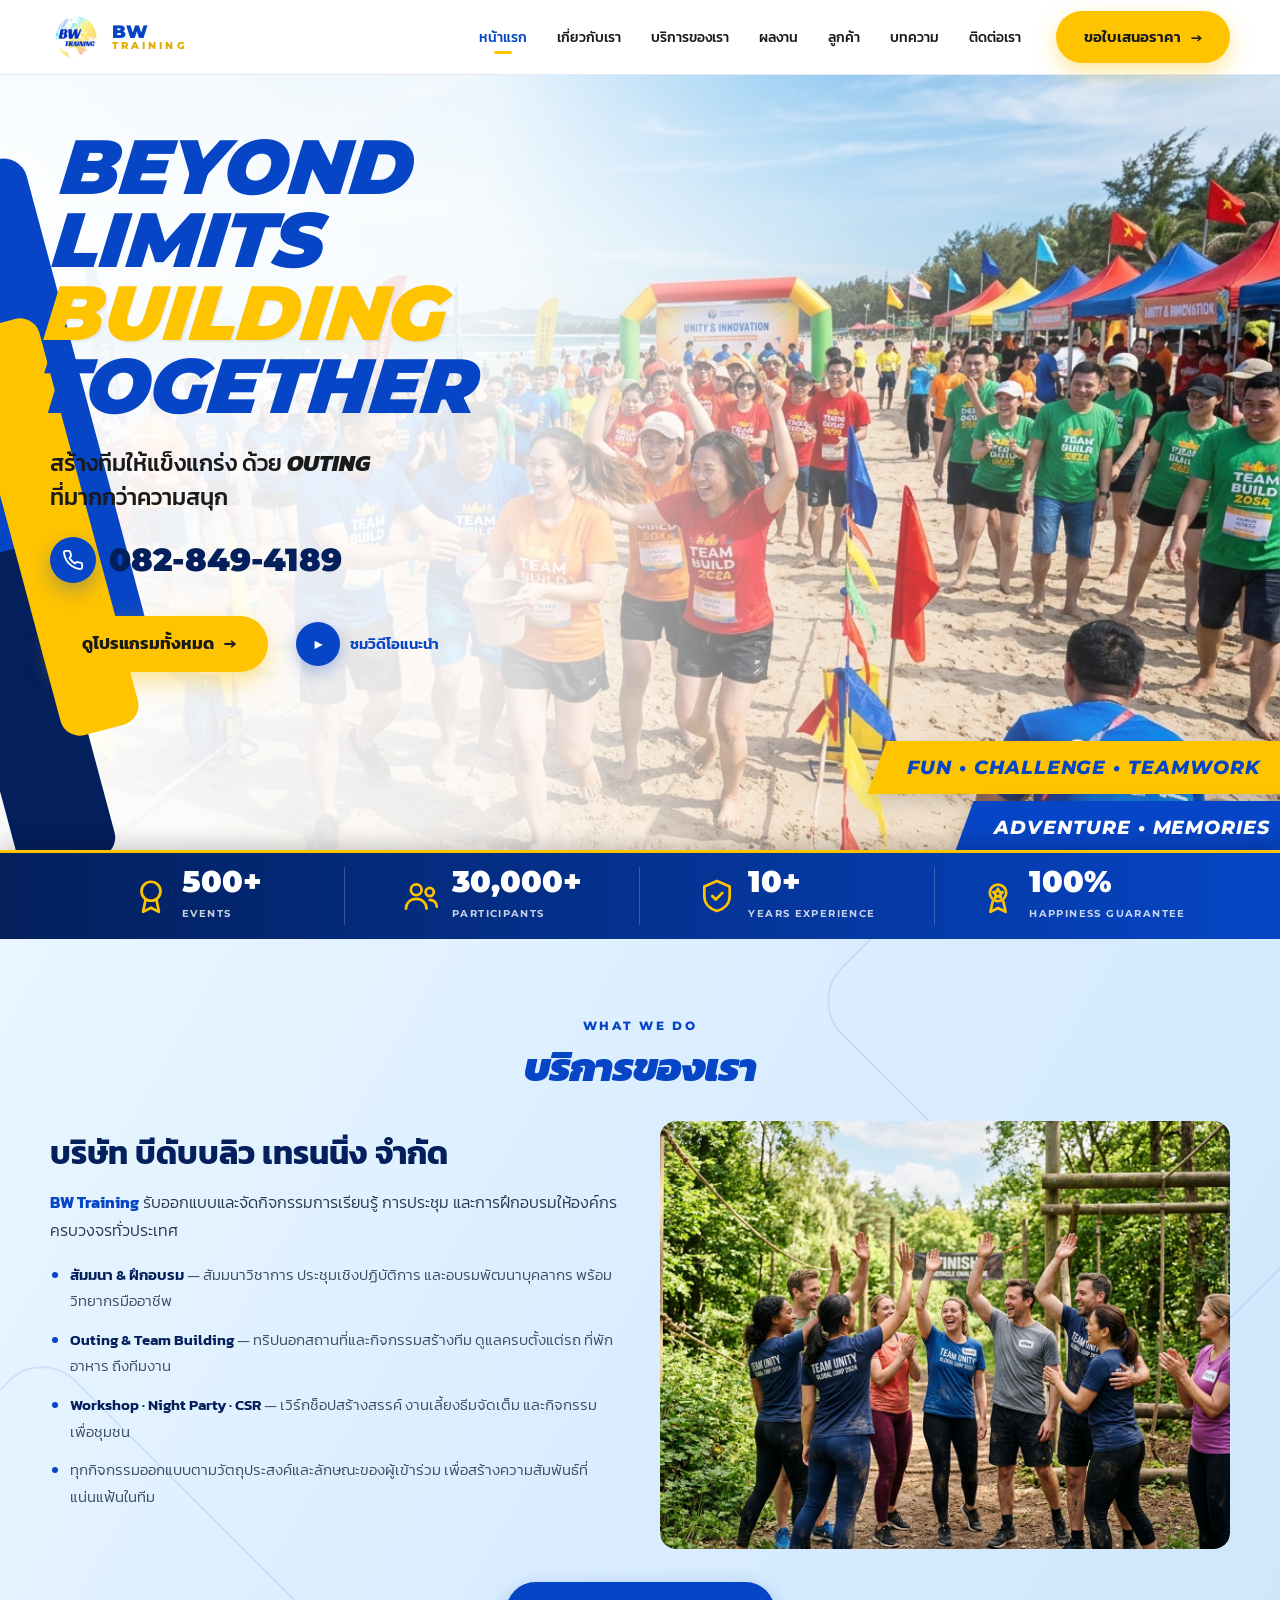
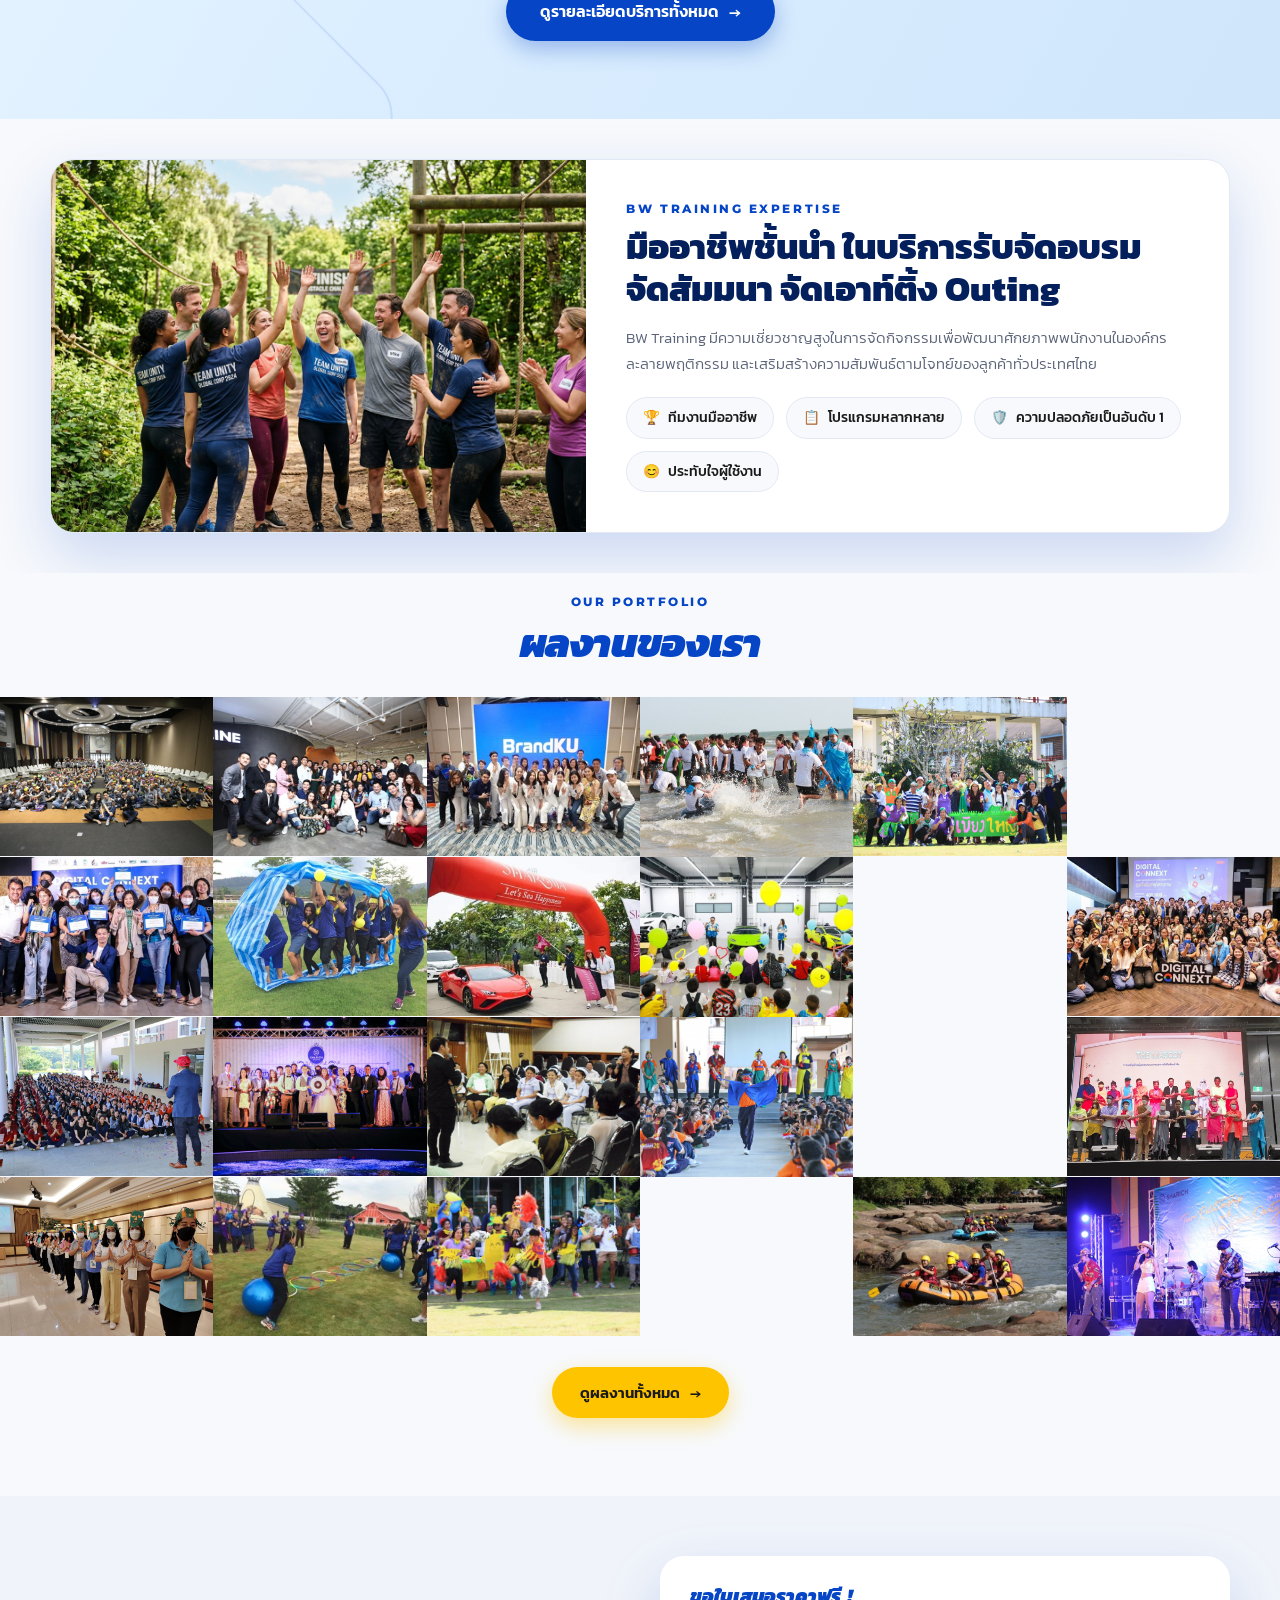
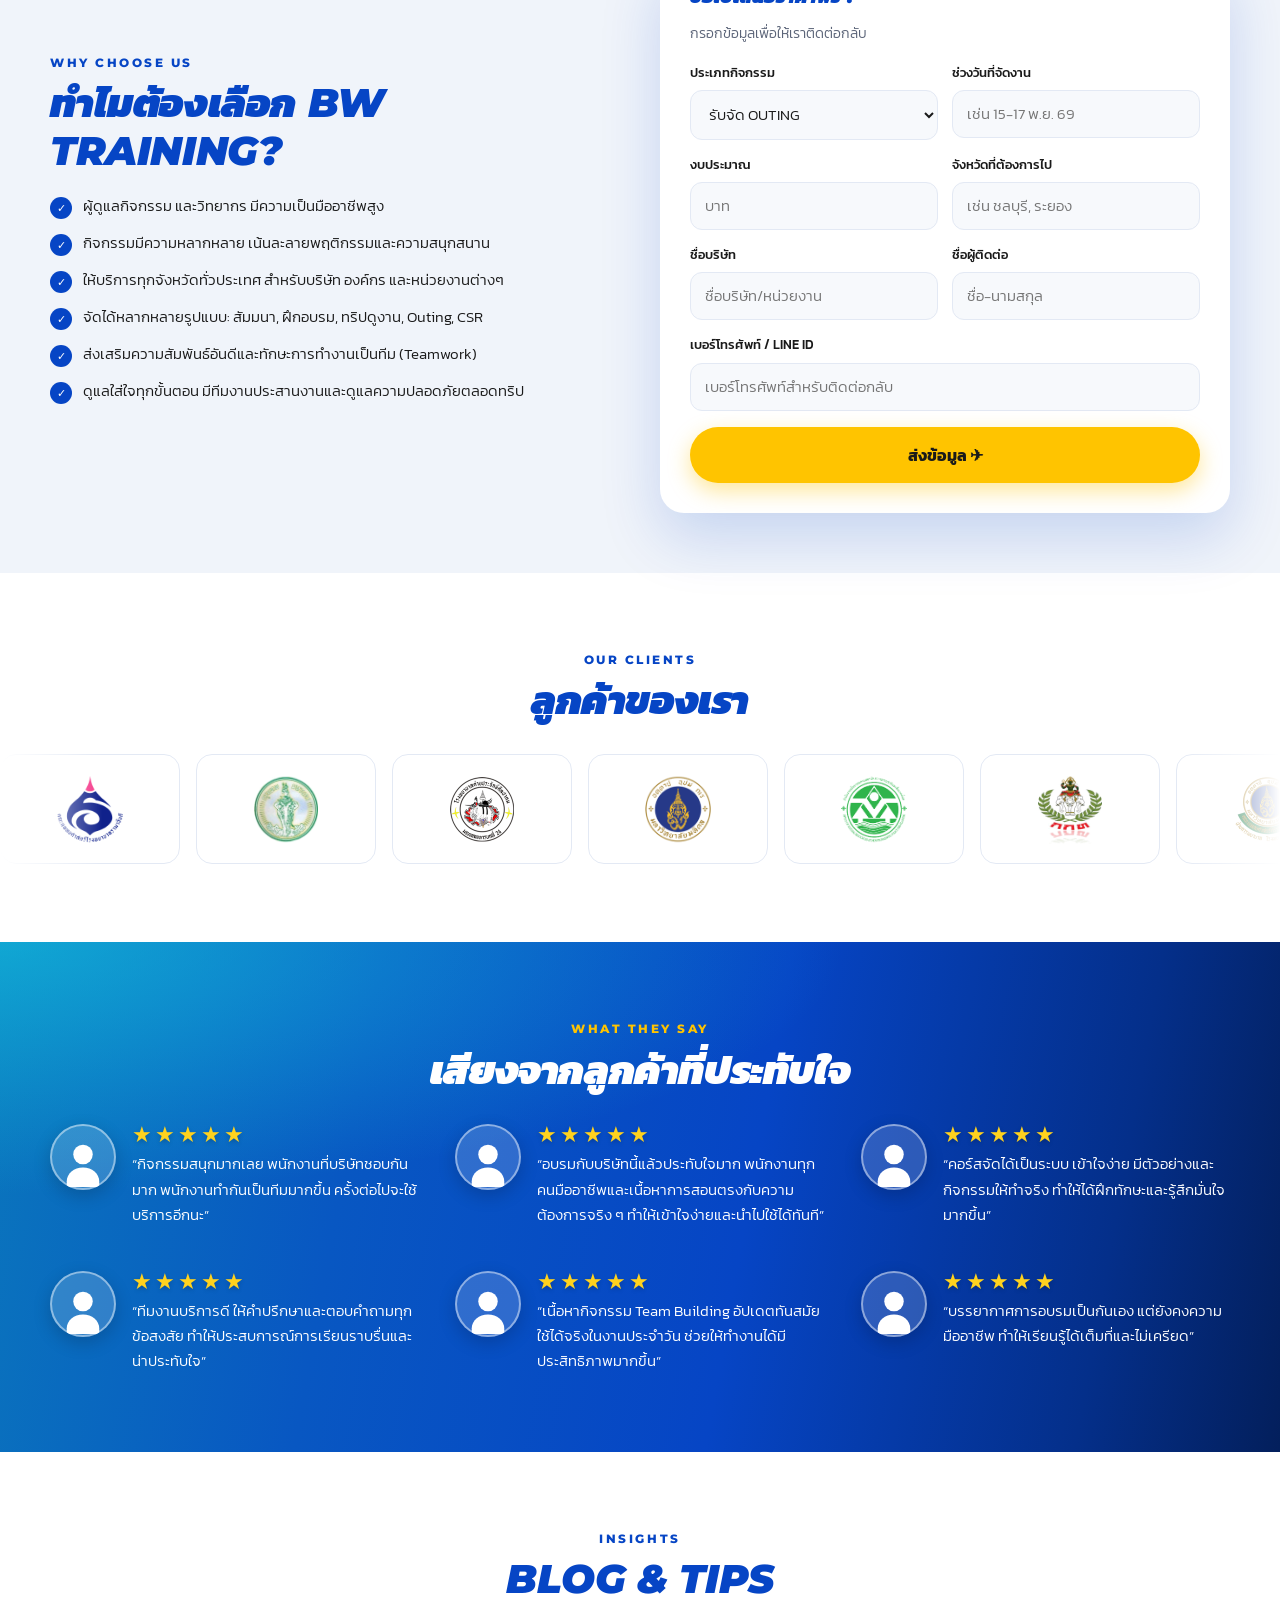
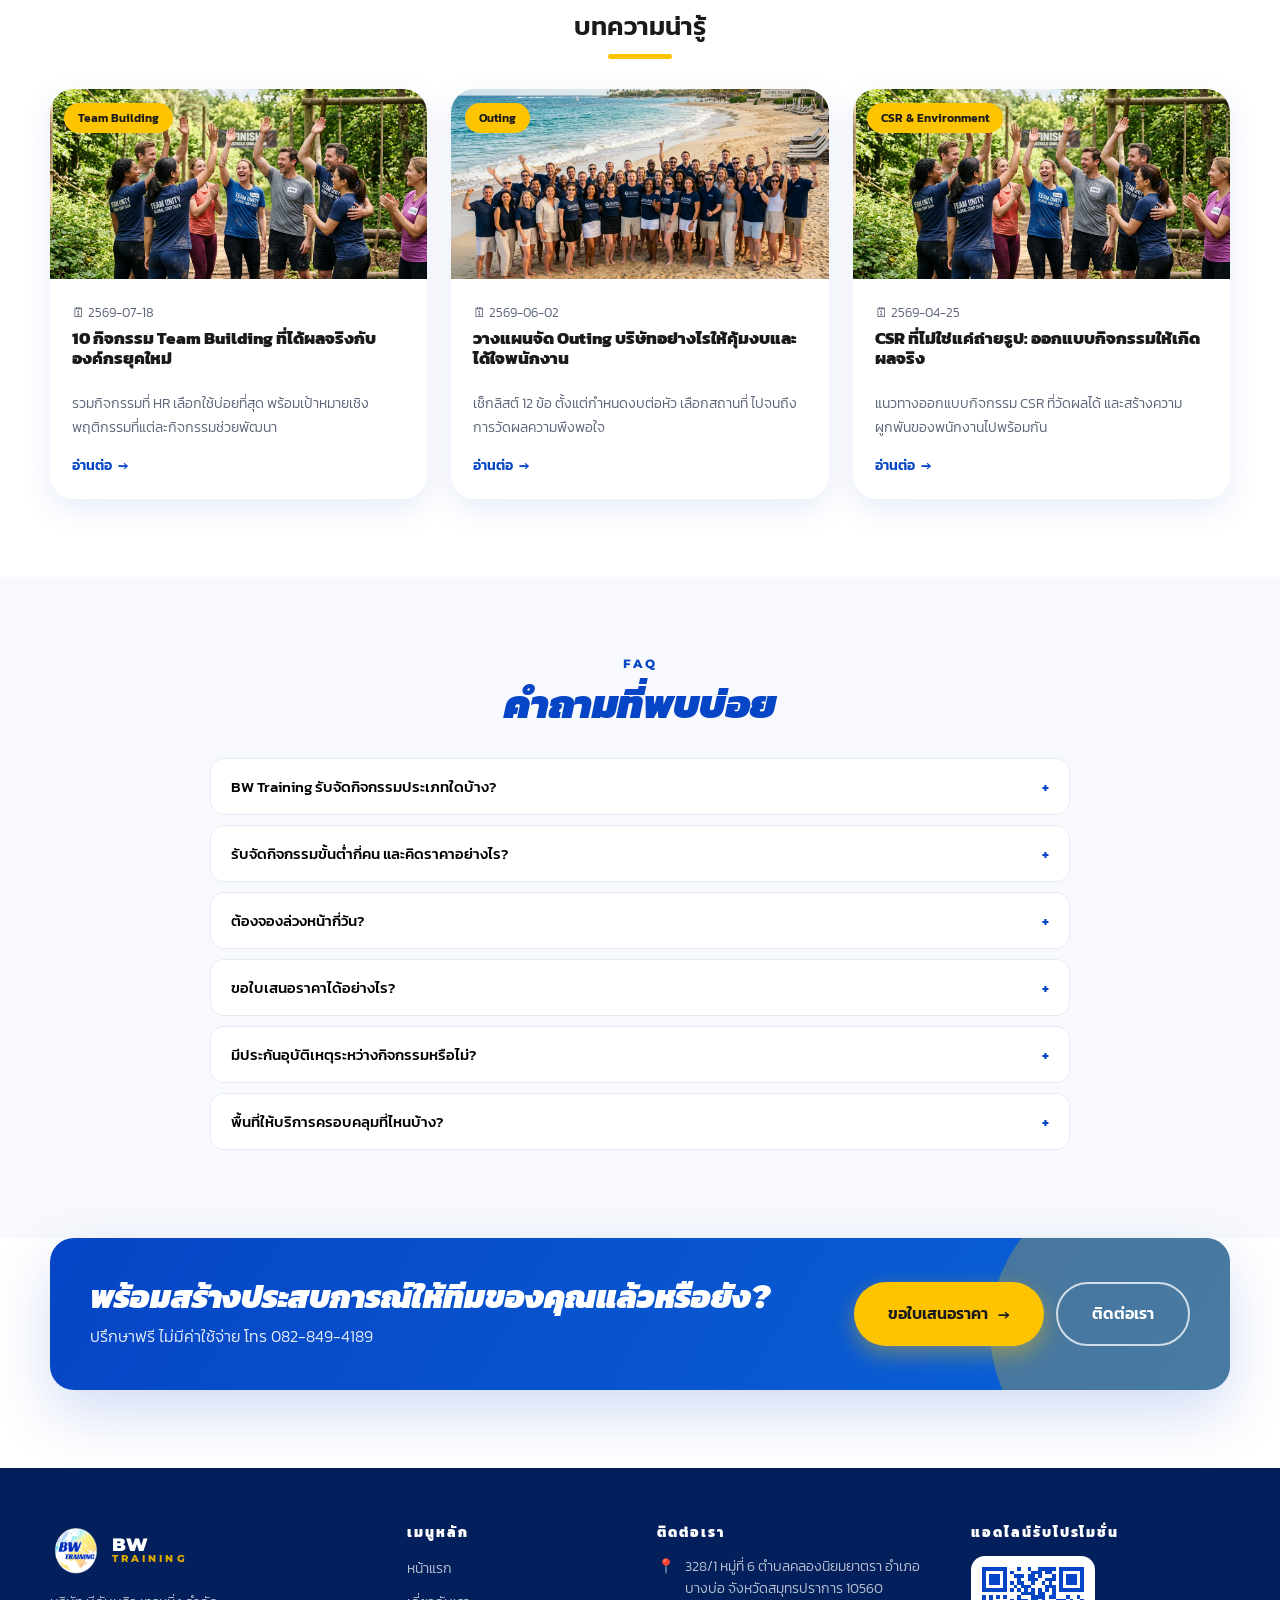
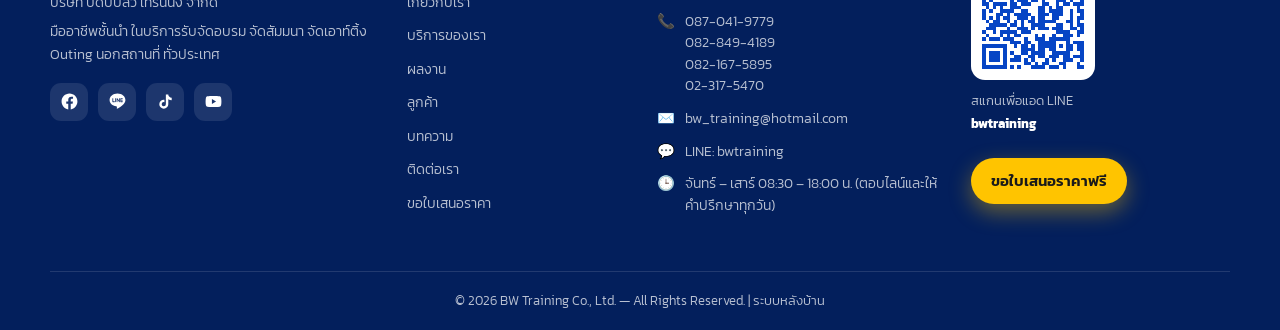
==== index.html @ 9a5a5ca0 "โหมดแก้ไขหน้าเว็บอยู่ต่อเนื่องทุกหน้า เดิมต้องต่อท้าย URL ด้วย ?edit=1 ทุกหน้า พอกดเมนูไปหน้าอื่นโหม" ====
<!DOCTYPE html>
<html lang="th">
<head>
<meta charset="UTF-8">
<meta name="viewport" content="width=device-width,initial-scale=1">
<title>BW Training | รับจัด Outing สัมมนา Team Building CSR ครบวงจร ทั่วประเทศ</title>
<meta name="description" content="บริษัท บีดับบลิว เทรนนิ่ง จำกัด รับจัด Outing สัมมนา Team Building ท่องเที่ยว Workshop Night Party และ CSR ครบวงจร ประสบการณ์กว่า 10 ปี 500+ อีเวนต์ ขอใบเสนอราคาฟรีภายใน 24 ชม. โทร 082-849-4189">
<meta name="keywords" content="รับจัด outing, ทีมบิวดิ้ง, team building, จัดสัมมนา, บริษัทจัดกิจกรรม, night party, กิจกรรม CSR, workshop องค์กร, บางบ่อ, สมุทรปราการ">
<meta name="robots" content="index,follow,max-image-preview:large">
<meta name="author" content="บริษัท บีดับบลิว เทรนนิ่ง จำกัด">
<link rel="canonical" href="https://www.bwtraining.co.th/">
<meta name="geo.region" content="TH-11"><meta name="geo.placename" content="บางบ่อ สมุทรปราการ">
<meta name="geo.position" content="13.5147;100.8532"><meta name="ICBM" content="13.5147, 100.8532">
<meta property="og:type" content="website">
<meta property="og:locale" content="th_TH">
<meta property="og:site_name" content="BW Training">
<meta property="og:title" content="BW Training | รับจัด Outing สัมมนา Team Building CSR ครบวงจร">
<meta property="og:description" content="สร้างทีมให้แข็งแกร่ง ด้วยประสบการณ์ที่มากกว่า — Outing, Team Building, สัมมนา, Workshop, Night Party, CSR ทั่วประเทศ">
<meta property="og:url" content="https://www.bwtraining.co.th/">
<meta property="og:image" content="https://www.bwtraining.co.th/assets/img/logo.png">
<meta name="twitter:card" content="summary_large_image">
<link rel="icon" href="assets/img/logo.png" type="image/png">
<link rel="stylesheet" href="assets/css/style.css?v=202608200240">
<script type="application/ld+json">
{"@context":"https://schema.org","@graph":[
{"@type":["Organization","LocalBusiness","TravelAgency"],"@id":"https://www.bwtraining.co.th/#org",
 "name":"บริษัท บีดับบลิว เทรนนิ่ง จำกัด","alternateName":"BW Training Co., Ltd.",
 "url":"https://www.bwtraining.co.th/","logo":"https://www.bwtraining.co.th/assets/img/logo.png",
 "image":"https://www.bwtraining.co.th/assets/img/logo.png",
 "description":"รับจัด Outing สัมมนา Team Building ท่องเที่ยว Workshop Night Party และกิจกรรม CSR ครบวงจรทั่วประเทศไทย",
 "email":"bw_training@hotmail.com",
 "telephone":["+66828494189","+66870419779","+66821675895"],
 "priceRange":"฿฿",
 "address":{"@type":"PostalAddress","streetAddress":"328/1 หมู่ที่ 6 ตำบลคลองนิยมยาตรา","addressLocality":"บางบ่อ","addressRegion":"สมุทรปราการ","postalCode":"10560","addressCountry":"TH"},
 "geo":{"@type":"GeoCoordinates","latitude":13.5147,"longitude":100.8532},
 "areaServed":[{"@type":"Country","name":"ประเทศไทย"},{"@type":"AdministrativeArea","name":"กรุงเทพมหานครและปริมณฑล"},{"@type":"AdministrativeArea","name":"ภาคตะวันออก"}],
 "openingHoursSpecification":[{"@type":"OpeningHoursSpecification","dayOfWeek":["Monday","Tuesday","Wednesday","Thursday","Friday","Saturday"],"opens":"08:30","closes":"18:00"}],
 "sameAs":["https://line.me/R/ti/p/~bwtraining"],
 "aggregateRating":{"@type":"AggregateRating","ratingValue":"4.9","reviewCount":"128"},
 "hasOfferCatalog":{"@type":"OfferCatalog","name":"บริการของ BW Training","itemListElement":[
  {"@type":"Offer","itemOffered":{"@type":"Service","name":"รับจัด Outing"}},
  {"@type":"Offer","itemOffered":{"@type":"Service","name":"กิจกรรมสัมมนา"}},
  {"@type":"Offer","itemOffered":{"@type":"Service","name":"กิจกรรม Team Building"}},
  {"@type":"Offer","itemOffered":{"@type":"Service","name":"กิจกรรมท่องเที่ยว"}},
  {"@type":"Offer","itemOffered":{"@type":"Service","name":"กิจกรรม Workshop"}},
  {"@type":"Offer","itemOffered":{"@type":"Service","name":"กิจกรรม Night Party"}},
  {"@type":"Offer","itemOffered":{"@type":"Service","name":"กิจกรรม CSR"}}]}},
{"@type":"WebSite","@id":"https://www.bwtraining.co.th/#web","url":"https://www.bwtraining.co.th/","name":"BW Training","inLanguage":"th","publisher":{"@id":"https://www.bwtraining.co.th/#org"}},
{"@type":"FAQPage","mainEntity":[
 {"@type":"Question","name":"BW Training รับจัดกิจกรรมประเภทใดบ้าง?","acceptedAnswer":{"@type":"Answer","text":"รับจัด Outing, สัมมนา, Team Building, ทริปท่องเที่ยว, Workshop, Night Party และกิจกรรม CSR ครบวงจร ตั้งแต่ออกแบบโปรแกรม รถรับส่ง ที่พัก อาหาร ทีมงาน อุปกรณ์ ไปจนถึงภาพถ่ายและวิดีโอสรุปงาน"}},
 {"@type":"Question","name":"รับจัดกิจกรรมขั้นต่ำกี่คน และคิดราคาอย่างไร?","acceptedAnswer":{"@type":"Answer","text":"เริ่มต้นที่ 30 คนขึ้นไป เราออกแบบและคิดราคาตามโจทย์จริงของแต่ละองค์กร โดยพิจารณาจากจำนวนผู้เข้าร่วม รูปแบบกิจกรรม สถานที่ จำนวนวัน และบริการเสริมที่ต้องการ แจ้งงบประมาณที่มีมาได้เลย ทีมงานจะจัดโปรแกรมให้อยู่ในงบ"}},
 {"@type":"Question","name":"ต้องจองล่วงหน้ากี่วัน?","acceptedAnswer":{"@type":"Answer","text":"แนะนำจองล่วงหน้าอย่างน้อย 21–30 วัน ช่วง High Season พฤศจิกายนถึงกุมภาพันธ์ ควรจองล่วงหน้า 45–60 วัน"}},
 {"@type":"Question","name":"ขอใบเสนอราคาได้อย่างไร?","acceptedAnswer":{"@type":"Answer","text":"กรอกแบบฟอร์มขอใบเสนอราคาบนเว็บไซต์ หรือติดต่อ LINE: bwtraining และโทร 082-849-4189 ทีมงานส่งใบเสนอราคากลับภายใน 24 ชั่วโมงทำการ"}},
 {"@type":"Question","name":"พื้นที่ให้บริการครอบคลุมที่ไหนบ้าง?","acceptedAnswer":{"@type":"Answer","text":"ให้บริการทั่วประเทศไทย สำนักงานอยู่ที่อำเภอบางบ่อ จังหวัดสมุทรปราการ ดูแลลูกค้าในกรุงเทพฯ สมุทรปราการ ชลบุรี ระยอง ฉะเชิงเทรา และภาคตะวันออก รวมถึงทริปต่างประเทศ"}}]}
]}
</script>
</head>
<body>
<div id="site-header"></div>

<!-- HERO DESIGN (HTML/CSS Separated Text & Graphics) -->
<section class="hero-bwt">
  <div class="hero-bg-photo" id="heroCover" data-edit-bg="hero.coverImg"
       style="background-image: url('assets/img/hero-outing.jpg');"></div>
  <div class="hero-overlay-gradient"></div>
  
  <!-- Left Side Geometric Graphic Accent -->
  <div class="hero-shape-left">
    <div class="shape-b1"></div>
    <div class="shape-b2"></div>
    <div class="shape-y1"></div>
  </div>

  <div class="container hero-container">
    <div class="hero-content-box">
      <h1 class="hero-title-main">
        <span class="l-blue">BEYOND LIMITS</span>
        <span class="l-yellow">BUILDING</span>
        <span class="l-blue">TOGETHER</span>
      </h1>
      <p class="hero-subtitle">
        สร้างทีมให้แข็งแกร่ง ด้วย <strong class="highlight-outing">OUTING</strong><br>
        ที่มากกว่าความสนุก
      </p>

      <a class="hero-phone" href="tel:0828494189">
        <span class="hp-ico" aria-hidden="true">
          <svg viewBox="0 0 24 24" fill="none" stroke="currentColor" stroke-width="2" stroke-linecap="round" stroke-linejoin="round">
            <path d="M22 16.9v3a2 2 0 0 1-2.2 2 19.8 19.8 0 0 1-8.6-3.1 19.5 19.5 0 0 1-6-6A19.8 19.8 0 0 1 2.1 4.2 2 2 0 0 1 4.1 2h3a2 2 0 0 1 2 1.7c.1 1 .4 1.9.7 2.8a2 2 0 0 1-.5 2.1L8.1 9.9a16 16 0 0 0 6 6l1.3-1.2a2 2 0 0 1 2.1-.5c.9.3 1.8.6 2.8.7a2 2 0 0 1 1.7 2z"/>
          </svg>
        </span>
        <span class="hp-num">082-849-4189</span>
      </a>

      <div class="hero-btn-group">
        <a href="services.html" class="btn-hero-yellow">
          ดูโปรแกรมทั้งหมด <span class="arrow">→</span>
        </a>
        <button class="btn-hero-video" data-video>
          <span class="play-icon">▶</span>
          <span class="play-text">ชมวิดีโอแนะนำ</span>
        </button>
      </div>
    </div>
  </div>

  <!-- Bottom Right Floating Ribbons -->
  <div class="hero-ribbon-bar">
    <div class="ribbon-tag yellow-ribbon">
      <span>FUN • CHALLENGE • TEAMWORK</span>
    </div>
    <div class="ribbon-tag blue-ribbon">
      <span>ADVENTURE • MEMORIES</span>
    </div>
  </div>

  <!-- Skewed Blue Bottom Stat Bar matching reference -->
  <div class="hero-statbar-bottom">
    <div class="container">
      <div class="grid" id="statGrid"></div>
    </div>
  </div>
</section>

<!-- SERVICES : บทความแนะนำบริษัท + สไลด์ภาพ -->
<section class="sec-intro">
  <div class="container">
    <div class="sec-head center">
      <div class="section-kicker">WHAT WE DO</div>
      <h2 class="section-title">บริการของเรา</h2>
    </div>
    <div class="intro-wrap" id="introBlock"></div>
    <div class="center" style="margin-top:34px">
      <a class="btn btn-blue btn-lg" href="services.html">ดูรายละเอียดบริการทั้งหมด <span class="arw">→</span></a>
    </div>
  </div>
</section>

<!-- ABOUT SPLIT BANNER -->
<section class="sec-paper" style="padding:40px 0">
  <div class="container">
    <div class="about-card-hero" id="expertiseBlock"></div>
  </div>
</section>

<!-- PORTFOLIO -->
<section class="sec-paper" style="padding-top:20px">
  <div class="container">
    <div class="sec-head center">
      <div class="section-kicker">OUR PORTFOLIO</div>
      <h2 class="section-title">ผลงานของเรา</h2>
    </div>
  </div>
  <div class="grid-port" id="portGrid"></div>
  <div class="container">
    <div class="center" style="margin-top:30px"><a class="btn btn-yellow" href="portfolio.html">ดูผลงานทั้งหมด <span class="arw">→</span></a></div>
  </div>
</section>

<!-- WHY CHOOSE US & QUICK QUOTE STRIP -->
<section class="sec-paper" style="padding:60px 0;background:#f0f4fa">
  <div class="container grid-2" style="align-items:center;gap:40px">
    <div>
      <div class="section-kicker">WHY CHOOSE US</div>
      <h2 class="section-title" style="margin-bottom:16px">ทำไมต้องเลือก <span style="color:var(--blue)">BW TRAINING?</span></h2>
      <ul class="check-list" id="aboutPoints" style="margin-top:18px"></ul>
    </div>
    <div class="form-card">
      <h3 style="color:var(--blue);font-family:var(--head-en);font-weight:900;margin-bottom:4px">ขอใบเสนอราคาฟรี !</h3>
      <p style="font-size:0.85rem;color:var(--muted);margin-bottom:16px">กรอกข้อมูลเพื่อให้เราติดต่อกลับ</p>
      <form data-mailto data-subject="ขอใบเสนอราคา (ฟอร์มด่วนหน้าแรก)">
        <div class="form-grid">
          <div class="field">
            <label>ประเภทกิจกรรม</label>
            <select name="ประเภทกิจกรรม">
              <option>รับจัด OUTING</option><option>กิจกรรมสัมมนา</option><option>กิจกรรม TEAM BUILDING</option>
              <option>กิจกรรมท่องเที่ยว</option><option>กิจกรรม WORKSHOP</option><option>กิจกรรม NIGHT PARTY</option>
              <option>กิจกรรม CSR</option><option>ยังไม่แน่ใจ ขอคำแนะนำ</option>
            </select>
          </div>
          <div class="field">
            <label>ช่วงวันที่จัดงาน</label>
            <input name="ช่วงวันที่จัดงาน" placeholder="เช่น 15-17 พ.ย. 69">
          </div>
          <div class="field">
            <label>งบประมาณ</label>
            <input name="งบประมาณ" placeholder="บาท">
          </div>
          <div class="field">
            <label>จังหวัดที่ต้องการไป</label>
            <input name="จังหวัดที่ต้องการไป" placeholder="เช่น ชลบุรี, ระยอง">
          </div>
          <div class="field">
            <label>ชื่อบริษัท</label>
            <input name="ชื่อบริษัท" required placeholder="ชื่อบริษัท/หน่วยงาน">
          </div>
          <div class="field">
            <label>ชื่อผู้ติดต่อ</label>
            <input name="ชื่อผู้ติดต่อ" required placeholder="ชื่อ-นามสกุล">
          </div>
          <div class="field full">
            <label>เบอร์โทรศัพท์ / LINE ID</label>
            <input name="เบอร์โทรศัพท์" required placeholder="เบอร์โทรศัพท์สำหรับติดต่อกลับ">
          </div>
        </div>
        <button class="btn btn-yellow btn-lg" type="submit" style="width:100%;justify-content:center;margin-top:16px;font-weight:700">ส่งข้อมูล ✈</button>
        <div class="form-msg"></div>
      </form>
    </div>
  </div>
</section>

<!-- CLIENTS -->
<section>
  <div class="container">
    <div class="sec-head center">
      <div class="section-kicker">OUR CLIENTS</div>
      <h2 class="section-title">ลูกค้าของเรา</h2>
    </div>
  </div>
  <div class="marquee"><div class="marquee-track" id="clientTrack"></div></div>
</section>

<!-- TESTIMONIALS -->
<section class="sec-review">
  <div class="container">
    <div class="sec-head center">
      <div class="section-kicker">WHAT THEY SAY</div>
      <h2 class="section-title">เสียงจากลูกค้าที่ประทับใจ</h2>
    </div>
    <div class="grid-3" id="tstGrid"></div>
  </div>
</section>

<!-- BLOG + FAQ -->
<section>
  <div class="container">
    <div class="sec-head center">
      <div class="section-kicker">INSIGHTS</div>
      <h2 class="section-title">BLOG &amp; TIPS</h2>
      <div class="section-title-th">บทความน่ารู้</div>
    </div>
    <div class="grid-3" id="blogGrid"></div>
  </div>
</section>

<section class="sec-paper">
  <div class="container" style="max-width:900px">
    <div class="sec-head center">
      <div class="section-kicker">FAQ</div>
      <h2 class="section-title">คำถามที่พบบ่อย</h2>
    </div>
    <div id="faqList"></div>
  </div>
</section>

<section style="padding-top:0">
  <div class="container"><div class="cta-band">
    <div><h3>พร้อมสร้างประสบการณ์ให้ทีมของคุณแล้วหรือยัง?</h3>
      <p style="margin:6px 0 0;color:rgba(255,255,255,.9)">ปรึกษาฟรี ไม่มีค่าใช้จ่าย โทร 082-849-4189</p></div>
    <div style="display:flex;gap:12px;flex-wrap:wrap">
      <a class="btn btn-yellow btn-lg" href="quote.html">ขอใบเสนอราคา <span class="arw">→</span></a>
      <a class="btn btn-ghost btn-lg" href="contact.html">ติดต่อเรา</a>
    </div>
  </div></div>
</section>

<div id="site-footer"></div>

<div class="modal" id="videoModal"><div><button class="close" aria-label="ปิด">✕</button>
  <div class="box"><div><h3 style="color:#fff">วิดีโอแนะนำบริษัท</h3>
  <p style="color:#bbb">เพิ่มลิงก์วิดีโอได้จากหน้าหลังบ้าน → ส่วน Hero → Video URL</p></div></div></div></div>

<script src="assets/js/supabase.js?v=202608200240"></script>
<script src="assets/js/data.js?v=202608200240"></script>
<script>
window.pageInit = function (R, S) {
  R.stats("#statGrid");
  R.intro("#introBlock");
  R.expertise("#expertiseBlock");
  R.portfolio("#portGrid");
  R.clients("#clientTrack", true);
  R.testimonials("#tstGrid");
  R.blog("#blogGrid", 3);
  R.faq("#faqList");
  const abHead = document.getElementById("aboutHead"); if (abHead) abHead.textContent = S.about.headline;
  const abBody = document.getElementById("aboutBody"); if (abBody) abBody.textContent = S.about.body;
  const abPts = document.getElementById("aboutPoints");
  if (abPts) {
    abPts.innerHTML = S.about.points.map(p => `<li><span class="tick">✓</span>${p}</li>`).join("");
  }
};
</script>
<script src="assets/js/main.js?v=202608200240"></script>
<script src="assets/js/cropper.js?v=202608200240"></script>
<script src="assets/js/edit.js?v=202608200240"></script>
</body>
</html>
---- assets/css/style.css ----
/* ==========================================================
   BW Training — Design System
   Colors from logo: #0645C5 / #FFC400 / #16CFE5 / #F7F9FC / #1A1A1A
   ========================================================== */
@import url('https://fonts.googleapis.com/css2?family=Kanit:ital,wght@0,300;0,400;0,500;0,600;0,700;1,600;1,700&family=Montserrat:ital,wght@0,400;0,600;0,700;0,800;0,900;1,900&display=swap');

:root{
  --blue:#0645C5;
  --blue-dark:#042f8a;
  --blue-deep:#031f5c;
  --yellow:#FFC400;
  --yellow-dark:#e0ac00;
  --cyan:#16CFE5;
  --paper:#F7F9FC;
  --ink:#1A1A1A;
  --muted:#5b6478;
  --line:#e3e9f4;
  --white:#fff;
  --radius:16px;
  --radius-lg:24px;
  --shadow:0 10px 30px rgba(6,69,197,.10);
  --shadow-lg:0 24px 60px rgba(6,69,197,.18);
  --container:1220px;
  /* Montserrat ไม่มีตัวอักษรไทย จึงต่อท้ายด้วย Kanit เพื่อให้ข้อความไทยในหัวข้อ
     ใช้ Kanit (มีตัวเอียงจริง) แทนที่จะตกไปใช้ฟอนต์ของระบบที่ต้องบิดตัวเอียงเอา */
  --head-en:'Montserrat','Kanit',sans-serif;
  --body-th:'Kanit',sans-serif;
}

*{box-sizing:border-box}
html{scroll-behavior:smooth;overflow-x:hidden}
body{
  margin:0;
  font-family:var(--body-th);
  font-weight:300;
  color:var(--ink);
  background:var(--white);
  line-height:1.7;
  overflow-x:hidden;
}
img{max-width:100%;display:block}
a{color:inherit;text-decoration:none}
ul{margin:0;padding:0;list-style:none}
button{font-family:inherit;cursor:pointer;border:0}

.container{width:100%;max-width:var(--container);margin:0 auto;padding:0 20px}
.en{font-family:var(--head-en)}

/* ---------- Typography ---------- */
h1,h2,h3,h4{margin:0 0 .5em;line-height:1.2;font-weight:600}
.display{
  font-family:var(--head-en);
  font-weight:900;
  font-style:italic;
  font-size:clamp(2.4rem,6vw,4.6rem);
  line-height:.98;
  letter-spacing:-.02em;
  text-transform:uppercase;
}
.section-kicker{
  font-family:var(--head-en);font-weight:800;letter-spacing:.22em;
  font-size:.72rem;color:var(--blue);text-transform:uppercase;margin-bottom:6px;
}
.section-title{
  font-family:var(--head-en);font-weight:900;font-style:italic;text-transform:uppercase;
  font-size:clamp(1.6rem,3.4vw,2.5rem);color:var(--blue);letter-spacing:-.01em;margin-bottom:2px;
}
.section-title-th{font-size:clamp(1.15rem,2.2vw,1.6rem);font-weight:600;color:var(--ink);position:relative;display:inline-block;padding-bottom:10px}
.section-title-th::after{content:"";position:absolute;left:0;bottom:0;width:64px;height:5px;border-radius:4px;background:var(--yellow)}
.lead{color:var(--muted);font-size:1.02rem;max-width:70ch}
.center{text-align:center}
.center .section-title-th::after{left:50%;transform:translateX(-50%)}

section{padding:78px 0}
.sec-paper{background:var(--paper)}
.sec-blue{background:var(--blue);color:#fff}
.sec-blue .section-title{color:#fff}
.sec-blue .section-title-th{color:rgba(255,255,255,.9)}
.sec-blue .section-kicker{color:var(--yellow)}

/* ---------- Buttons ---------- */
.btn{
  display:inline-flex;align-items:center;gap:10px;
  padding:13px 28px;border-radius:999px;font-weight:600;font-size:.95rem;
  transition:.25s cubic-bezier(.22,1,.36,1);white-space:nowrap;
}
.btn svg,.btn .arw{transition:transform .25s}
.btn:hover .arw{transform:translateX(4px)}
.btn-yellow{background:var(--yellow);color:var(--ink);box-shadow:0 8px 22px rgba(255,196,0,.4)}
.btn-yellow:hover{background:var(--yellow-dark);transform:translateY(-2px);box-shadow:0 14px 30px rgba(255,196,0,.5)}
.btn-blue{background:var(--blue);color:#fff;box-shadow:0 8px 22px rgba(6,69,197,.32)}
.btn-blue:hover{background:var(--blue-dark);transform:translateY(-2px)}
.btn-ghost{border:2px solid rgba(255,255,255,.75);color:#fff}
.btn-ghost:hover{background:#fff;color:var(--blue)}
.btn-outline{border:2px solid var(--blue);color:var(--blue)}
.btn-outline:hover{background:var(--blue);color:#fff}
.btn-lg{padding:16px 34px;font-size:1rem}

/* ---------- Header ---------- */
.topbar{background:var(--blue-deep);color:rgba(255,255,255,.85);font-size:.82rem}
.topbar .container{display:flex;justify-content:space-between;align-items:center;gap:16px;height:38px;overflow:hidden}
.topbar a:hover{color:var(--yellow)}
.topbar-links{display:flex;gap:18px;align-items:center}

.site-header{position:sticky;top:0;z-index:900;background:rgba(255,255,255,.92);backdrop-filter:blur(12px);border-bottom:1px solid var(--line);transition:.3s}
.site-header.scrolled{box-shadow:0 6px 24px rgba(6,69,197,.10)}
.nav{display:flex;align-items:center;gap:22px;height:74px}
.brand{display:flex;align-items:center;gap:10px;font-family:var(--head-en);font-weight:900;color:var(--blue);letter-spacing:-.02em;line-height:1}
.brand img{width:52px;height:52px}
.brand small{display:block;font-size:.6rem;letter-spacing:.32em;color:var(--yellow-dark);font-weight:800}
.brand span{font-size:1.15rem}
.nav-menu{display:flex;gap:4px;margin-left:auto;align-items:center}
.nav-menu a{
  font-size:.86rem;font-weight:500;padding:9px 13px;border-radius:999px;color:var(--ink);position:relative;transition:.2s;
}
.nav-menu a:hover{color:var(--blue);background:rgba(6,69,197,.07)}
.nav-menu a.active{color:var(--blue)}
.nav-menu a.active::after{content:"";position:absolute;left:50%;transform:translateX(-50%);bottom:2px;width:18px;height:3px;border-radius:3px;background:var(--yellow)}
.nav-cta{display:flex;align-items:center;gap:10px}
.burger{display:none;width:44px;height:44px;border-radius:12px;background:var(--blue);color:#fff;align-items:center;justify-content:center;font-size:1.3rem}
@media(max-width:1080px){
  .nav-menu{position:fixed;inset:0 0 0 auto;width:min(320px,86vw);background:#fff;flex-direction:column;align-items:stretch;padding:90px 20px;gap:2px;transform:translateX(100%);transition:.35s cubic-bezier(.22,1,.36,1);box-shadow:var(--shadow-lg)}
  .nav-menu.open{transform:none}
  .nav-menu a{padding:14px;border-bottom:1px solid var(--line);border-radius:0;font-size:1rem}
  .burger{display:flex}
  .nav-cta .btn{display:none}
  .hide-sm{display:none!important}
}

/* ---------- HERO DESIGN (HTML/CSS Separated Text & Graphics) ---------- */
.hero-bwt {
  position: relative;
  min-height: min(96vh, 920px);
  display: flex;
  align-items: flex-start;   /* ยกก้อนข้อความขึ้นด้านบน */
  overflow: hidden;
  background: #031f5c;
  padding: 0 0 110px;
}

.hero-bg-photo {
  position: absolute;
  inset: 0;
  background-size: cover;
  background-position: center right;
  z-index: 1;
}

.hero-overlay-gradient {
  position: absolute;
  inset: 0;
  z-index: 2;
  background: linear-gradient(90deg, rgba(255,255,255,0.96) 0%, rgba(255,255,255,0.88) 38%, rgba(255,255,255,0.25) 68%, rgba(255,255,255,0) 100%);
}

.hero-shape-left {
  position: absolute;
  left: 0;
  top: 0;
  bottom: 0;
  width: 160px;
  z-index: 3;
  pointer-events: none;
}

.hero-shape-left .shape-b1 {
  position: absolute;
  left: -40px;
  top: 10%;
  width: 130px;
  height: 520px;
  background: #0645C5;
  transform: rotate(-15deg);
  border-radius: 24px;
}

.hero-shape-left .shape-b2 {
  position: absolute;
  left: -20px;
  top: 55%;
  width: 100px;
  height: 320px;
  background: #031f5c;
  transform: rotate(-15deg);
  border-radius: 20px;
}

.hero-shape-left .shape-y1 {
  position: absolute;
  left: 10px;
  top: 28%;
  width: 80px;
  height: 420px;
  background: #FFC400;
  transform: rotate(-15deg);
  border-radius: 20px;
}

.hero-container {
  position: relative;
  z-index: 4;
  padding: 56px 20px 120px;
}

.hero-content-box {
  max-width: 620px;
}

.hero-title-main {
  font-family: var(--head-en);
  font-weight: 900;
  font-style: italic;
  font-size: clamp(2.8rem, 6.2vw, 4.8rem);
  line-height: 0.95;
  letter-spacing: -0.01em;
  margin-bottom: 22px;
  text-transform: uppercase;
  transform: skewX(-6deg);
}

.hero-title-main span {
  display: block;
}

.hero-title-main .l-blue {
  color: #0645C5;
}

.hero-title-main .l-yellow {
  color: #FFC400;
  text-shadow: 2px 2px 0px rgba(0,0,0,0.05);
}

.hero-subtitle {
  font-size: clamp(1.15rem, 2.2vw, 1.45rem);
  font-weight: 500;
  color: #1A1A1A;
  line-height: 1.45;
  margin-bottom: 20px;
}

/* เบอร์โทรใต้ข้อความรอง */
.hero-phone {
  display: inline-flex;
  align-items: center;
  gap: 13px;
  margin-bottom: 28px;
  font-family: var(--head-en);
  font-weight: 900;
  font-size: clamp(1.35rem, 2.6vw, 2rem);
  color: var(--blue-deep);
  letter-spacing: .005em;
  transition: color .25s;
}
.hero-phone .hp-ico {
  flex: 0 0 auto;
  width: 46px;
  height: 46px;
  border-radius: 50%;
  background: var(--blue);
  color: #fff;
  display: grid;
  place-items: center;
  box-shadow: 0 8px 20px rgba(6, 69, 197, .32);
  transition: background .25s, transform .25s;
}
.hero-phone .hp-ico svg { width: 22px; height: 22px; }
.hero-phone:hover { color: var(--blue); }
.hero-phone:hover .hp-ico { background: var(--yellow); color: var(--ink); transform: scale(1.08); }
@media(max-width:560px){
  .hero-phone{gap:10px;margin-bottom:22px}
  .hero-phone .hp-ico{width:38px;height:38px}
  .hero-phone .hp-ico svg{width:18px;height:18px}
}

.hero-subtitle .highlight-outing {
  color: #1A1A1A;
  font-weight: 800;
  font-style: italic;
  text-transform: uppercase;
}

.hero-btn-group {
  display: flex;
  align-items: center;
  gap: 16px;
  flex-wrap: wrap;
}

.btn-hero-yellow {
  display: inline-flex;
  align-items: center;
  gap: 10px;
  background: #FFC400;
  color: #1A1A1A;
  font-weight: 700;
  font-size: 1.05rem;
  padding: 14px 32px;
  border-radius: 999px;
  box-shadow: 0 10px 25px rgba(255, 196, 0, 0.4);
  transition: transform 0.25s, background 0.25s;
}

.btn-hero-yellow:hover {
  background: #e0ac00;
  transform: translateY(-2px);
}

.btn-hero-video {
  display: inline-flex;
  align-items: center;
  gap: 10px;
  background: transparent;
  border: 0;
  cursor: pointer;
  padding: 6px 12px;
  border-radius: 999px;
  transition: opacity 0.2s;
}

.btn-hero-video:hover {
  opacity: 0.85;
}

.btn-hero-video .play-icon {
  width: 44px;
  height: 44px;
  border-radius: 50%;
  background: #0645C5;
  color: #fff;
  display: grid;
  place-items: center;
  font-size: 0.85rem;
  box-shadow: 0 6px 16px rgba(6, 69, 197, 0.3);
}

.btn-hero-video .play-text {
  font-weight: 600;
  font-size: 0.95rem;
  color: #0645C5;
}

.hero-ribbon-bar {
  position: absolute;
  right: -20px;
  bottom: 85px;
  z-index: 5;
  display: flex;
  flex-direction: column;
  align-items: flex-end;
  gap: 8px;
  pointer-events: none;
}

.ribbon-tag {
  padding: 10px 40px 10px 30px;
  font-family: var(--head-en);
  font-weight: 800;
  font-style: italic;
  font-size: clamp(0.85rem, 1.6vw, 1.2rem);
  letter-spacing: 0.05em;
  transform: skewX(-20deg);
  box-shadow: 0 8px 20px rgba(0,0,0,0.15);
}

.ribbon-tag span {
  display: block;
  transform: skewX(20deg);
}

.yellow-ribbon {
  background: #FFC400;
  color: #0645C5;
}

.blue-ribbon {
  background: #0645C5;
  color: #fff;
  margin-right: -10px;
}

/* Bottom Skewed Blue Statbar */
.hero-statbar-bottom {
  position: absolute;
  left: 0;
  right: 0;
  bottom: 0;
  z-index: 6;
  background: linear-gradient(90deg, #031f5c, #0645C5);
  color: #fff;
  border-top: 3px solid #FFC400;
  box-shadow: 0 -6px 20px rgba(0,0,0,0.2);
}

.hero-statbar-bottom .grid {
  display: grid;
  grid-template-columns: repeat(4, 1fr);
  padding: 14px 0;
}

.hero-statbar-bottom .stat {
  display: flex;
  align-items: center;
  gap: 12px;
  justify-content: center;
  border-right: 1px solid rgba(255,255,255,0.2);
}

.hero-statbar-bottom .stat:last-child {
  border-right: 0;
}

@media (max-width: 900px) {
  .hero-bwt {
    min-height: auto;
    padding: 40px 0;
  }
  .hero-overlay-gradient {
    background: rgba(255, 255, 255, 0.88);
  }
  .hero-shape-left {
    display: none;
  }
  .hero-ribbon-bar {
    position: relative;
    right: 0;
    bottom: 0;
    margin-top: 30px;
    align-items: flex-start;
  }
  .ribbon-tag {
    transform: none;
    border-radius: 0 999px 999px 0;
  }
  .ribbon-tag span {
    transform: none;
  }
}

/* พื้นหลังไล่สีสำรอง ใช้เมื่อรายการนั้นยังไม่ได้ใส่รูป (services / portfolio / blog / about) */
.g1{background-image:radial-gradient(circle at 20% 30%,#16CFE5 0%,transparent 45%),radial-gradient(circle at 80% 70%,#FFC400 0%,transparent 42%),linear-gradient(135deg,#0645C5,#031f5c);background-size:cover}
.g2{background-image:radial-gradient(circle at 75% 25%,#FFC400 0%,transparent 45%),radial-gradient(circle at 25% 75%,#16CFE5 0%,transparent 45%),linear-gradient(200deg,#0a52e0,#042f8a);background-size:cover}
.g3{background-image:radial-gradient(circle at 50% 20%,#16CFE5 0%,transparent 50%),radial-gradient(circle at 15% 85%,#FFC400 0%,transparent 40%),linear-gradient(160deg,#0645C5,#020f33);background-size:cover}

/* ---------- Stats bar ---------- */
/* แถบสถิติของหน้าย่อย (หน้าแรกใช้ .hero-statbar-bottom ในตัวปกแทน) */
.statbar{
  background:linear-gradient(100deg,var(--blue-deep),var(--blue) 62%,#0a52e0);
  color:#fff;position:relative;z-index:6;
}
.statbar .grid{display:grid;grid-template-columns:repeat(4,1fr);padding:26px 0}
.stat{display:flex;align-items:center;gap:14px;justify-content:center;border-right:1px solid rgba(255,255,255,.18)}
.stat:last-child{border:0}
.stat .ico{color:var(--yellow);font-size:1.7rem;flex:0 0 auto}
svg.ico{width:38px;height:38px}
.stat b{display:block;font-family:var(--head-en);font-weight:900;font-size:1.9rem;line-height:1}
.stat small{font-family:var(--head-en);font-weight:700;letter-spacing:.14em;font-size:.62rem;color:rgba(255,255,255,.78);text-transform:uppercase}
@media(max-width:860px){
  .statbar .grid{grid-template-columns:repeat(2,1fr);gap:22px 0}
  .stat:nth-child(2){border:0}
}

/* ---------- Service cards ---------- */
/* ---------- ส่วนแนะนำบริษัท: บทความ + สไลด์ภาพ ---------- */
.sec-intro{
  position:relative;overflow:hidden;
  background:linear-gradient(120deg,#eaf6ff 0%,#dbeeff 45%,#cfe6fb 100%);
}
.sec-intro::before,.sec-intro::after{
  content:"";position:absolute;border:2px solid rgba(6,69,197,.10);
  width:520px;height:520px;transform:rotate(45deg);border-radius:48px;
}
.sec-intro::before{right:-160px;top:-200px}
.sec-intro::after{left:-220px;bottom:-260px}
.sec-intro .container{position:relative;z-index:2}

/* จัดกึ่งกลางแนวตั้ง เพื่อให้บทความกับรูปดูสมดุลกันทุกขนาดจอ */
.intro-wrap{display:grid;grid-template-columns:1fr 1fr;gap:40px;align-items:center}
.intro-title{
  font-size:clamp(1.4rem,2.6vw,2rem);font-weight:700;color:var(--blue-deep);
  margin-bottom:12px;line-height:1.35;
}
.intro-lead{color:#26364f;font-size:1rem;margin:0 0 18px;line-height:1.75}
.intro-lead b{color:var(--blue)}
.intro-list{margin:0 0 26px;padding-left:20px;list-style:disc}
.intro-list li{color:#3a4a63;font-size:.95rem;line-height:1.75;margin-bottom:12px}
.intro-list li::marker{color:var(--blue)}
.intro-list b{color:var(--blue-deep);font-weight:600}

/* แถบภาพเลื่อนต่อเนื่องด้านขวา (แบบเดียวกับแถบโลโก้ลูกค้า) */
.intro-marquee{
  overflow:hidden;min-width:0;   /* กันไม่ให้ความกว้างของแถบภาพไปดันคอลัมน์ */
  container-type:inline-size;    /* ให้ลูกอ้างอิงความกว้างของกรอบนี้ได้ */
  border-radius:16px;            /* ตัดขอบคมๆ ไม่มีขอบฟุ้ง */
}
.im-track{
  display:flex;gap:16px;width:max-content;
  animation:scrollx 40s linear infinite;
}
.intro-marquee:hover .im-track{animation-play-state:paused}
.im-item{
  margin:0;flex:0 0 auto;
  width:clamp(240px,42vw,560px);   /* ค่าสำรองสำหรับเบราว์เซอร์รุ่นเก่า */
  aspect-ratio:4/3;
  border-radius:16px;overflow:hidden;background:#dce9f7;
  box-shadow:0 18px 44px rgba(6,69,197,.22);
}
/* กว้างเท่ากรอบพอดี ภาพจึงใหญ่เต็มเหมือนสไลด์เดิม */
@supports (width:100cqw){ .im-item{width:100cqw} }
.im-item img{width:100%;height:100%;object-fit:cover;display:block;transition:transform .4s}
.im-item:hover img{transform:scale(1.05)}
/* ในโหมดแก้ไข: หยุดเลื่อน แล้วกางทุกภาพออกมาเป็นตาราง
   จะได้เห็นครบทุกใบและกดเปลี่ยนได้ทีละใบ (เดิมเห็นแค่ใบแรก ใบอื่นอยู่นอกจอ) */
body.ed-on .intro-marquee{overflow:visible;container-type:normal}
body.ed-on .im-track{
  animation:none;display:grid;width:auto;
  grid-template-columns:repeat(2,minmax(0,1fr));gap:12px;
}
body.ed-on .im-item{width:auto;position:relative}
body.ed-on .im-item.im-dup{display:none}   /* ซ่อนชุดสำเนาที่ใช้ทำเอฟเฟกต์เลื่อนวน */
body.ed-on .im-item:hover img{transform:none}
/* ป้ายบอกลำดับภาพ */
body.ed-on .im-item[data-slot]::after{
  content:"ภาพที่ " attr(data-slot);
  position:absolute;left:8px;top:8px;z-index:5;pointer-events:none;
  background:var(--blue);color:#fff;font-family:var(--body-th);font-size:.72rem;
  font-weight:500;padding:3px 10px;border-radius:999px;
}
@media(max-width:900px){ body.ed-on .im-track{grid-template-columns:1fr} }
@media(prefers-reduced-motion:reduce){.im-track{animation:none}}

@media(max-width:900px){
  .intro-wrap{grid-template-columns:1fr;gap:30px}
  .intro-marquee{order:-1}
}

/* การ์ดบริการ — ใช้ flex เพื่อให้แถวสุดท้ายจัดกึ่งกลาง ไม่เหลือช่องว่างค้างข้างเดียว */
.grid-services{display:flex;flex-wrap:wrap;justify-content:center;gap:20px;align-items:stretch}
.grid-services > *{flex:1 1 250px;max-width:290px;min-width:0}
@media(max-width:560px){ .grid-services > *{flex:1 1 100%;max-width:100%} }
.svc{
  background:#fff;border:1px solid var(--line);border-radius:var(--radius);overflow:hidden;
  transition:.3s cubic-bezier(.22,1,.36,1);position:relative;display:flex;flex-direction:column;
}
.svc:hover{transform:translateY(-8px);box-shadow:var(--shadow-lg);border-color:transparent}
.svc-thumb{height:150px;position:relative;background-size:cover;background-position:center}
.svc-thumb::after{content:"";position:absolute;inset:0;background:linear-gradient(180deg,rgba(3,31,92,0),rgba(3,31,92,.45))}
.svc-body{padding:18px 18px 20px;flex:1;display:flex;flex-direction:column}
.svc-body h3{font-size:1.05rem;font-weight:600;margin-bottom:6px}
.svc-body p{color:var(--muted);font-size:.88rem;margin:0 0 14px;flex:1}
.more{color:var(--blue);font-weight:600;font-size:.85rem;display:inline-flex;gap:6px;align-items:center}
.svc:hover .more .arw{transform:translateX(5px)}

.about-card-hero{
  display:grid;grid-template-columns:1fr 1.2fr;background:#fff;border-radius:var(--radius-lg);
  overflow:hidden;box-shadow:var(--shadow-lg);border:1px solid var(--line);
}
.about-card-img{min-height:320px;background-size:cover;background-position:center}
.about-card-content{padding:40px}
.feature-pills{display:flex;flex-wrap:wrap;gap:12px}
.f-pill{
  display:inline-flex;align-items:center;gap:8px;background:var(--paper);
  border:1px solid var(--line);padding:8px 16px;border-radius:999px;font-size:0.86rem;font-weight:500;color:var(--ink);
}
@media(max-width:840px){
  .about-card-hero{grid-template-columns:1fr}
  .about-card-img{min-height:220px}
  .about-card-content{padding:24px}
}

/* ---------- Split / feature ---------- */
.split{display:grid;grid-template-columns:1fr 1fr;align-items:center;gap:0}
.split-media{min-height:440px;background-size:cover;background-position:center;position:relative;clip-path:polygon(0 0,100% 0,88% 100%,0 100%)}
.split-body{padding:56px 10px 56px 46px}
@media(max-width:900px){.split{grid-template-columns:1fr}.split-media{clip-path:none;min-height:280px}.split-body{padding:36px 0}}
.check-list li{display:flex;gap:11px;align-items:flex-start;margin-bottom:11px;font-size:.95rem}
.check-list .tick{flex:0 0 22px;height:22px;border-radius:50%;background:var(--blue);color:#fff;display:grid;place-items:center;font-size:.7rem;margin-top:4px}
.pill-row{display:flex;flex-wrap:wrap;gap:12px;margin-top:26px}
.pill{display:flex;gap:9px;align-items:center;background:#fff;border:1px solid var(--line);border-radius:999px;padding:9px 18px;font-size:.86rem;box-shadow:var(--shadow)}

/* ---------- Program cards ---------- */
.grid-3{display:grid;grid-template-columns:repeat(auto-fit,minmax(300px,1fr));gap:24px}
.grid-2{display:grid;grid-template-columns:repeat(auto-fit,minmax(320px,1fr));gap:24px}
.prog{background:#fff;border-radius:var(--radius-lg);overflow:hidden;box-shadow:var(--shadow);display:flex;flex-direction:column;transition:.3s}
.prog:hover{transform:translateY(-6px);box-shadow:var(--shadow-lg)}
.prog-top{height:190px;background-size:cover;background-position:center;position:relative}
.prog-tag{position:absolute;top:14px;left:14px;background:var(--yellow);color:var(--ink);font-weight:600;font-size:.75rem;padding:5px 14px;border-radius:999px}
.prog-body{padding:22px;display:flex;flex-direction:column;flex:1}
.prog-body h3{font-family:var(--head-en);font-weight:800;text-transform:uppercase;font-size:1.05rem;color:var(--blue);margin-bottom:4px}
.prog-meta{display:flex;flex-wrap:wrap;gap:8px;margin:12px 0 16px}
.prog-meta span{background:var(--paper);border:1px solid var(--line);border-radius:8px;padding:5px 11px;font-size:.78rem;color:var(--muted)}
.price{font-family:var(--head-en);font-weight:900;color:var(--blue);font-size:1.3rem}
.price small{font-weight:400;font-family:var(--body-th);color:var(--muted);font-size:.75rem}

/* ---------- Filters ---------- */
.filters{display:flex;flex-wrap:wrap;gap:9px;justify-content:center;margin:26px 0 30px}
.filters button{background:#fff;border:1px solid var(--line);color:var(--muted);padding:8px 20px;border-radius:999px;font-size:.85rem;font-weight:500;transition:.2s}
.filters button:hover{border-color:var(--blue);color:var(--blue)}
.filters button.on{background:var(--blue);border-color:var(--blue);color:#fff}

/* ---------- Portfolio (รูปภาพล้วน จัดวางคงที่ตามแบบคอลลาจ) ---------- */
/* จำนวนคอลัมน์ตั้งให้หาร 24 ลงตัวเสมอ (3/4/6/8) รูปจึงเต็มทุกช่อง ไม่มีที่ว่าง */
.grid-port{
  display:grid;grid-template-columns:repeat(4,1fr);
  grid-auto-rows:1fr;gap:0;
  width:100%;   /* วางไว้นอก .container จึงเต็มความกว้างจอพอดี ไม่เหลือขอบขาว */
}
@media(min-width:900px){ .grid-port{grid-template-columns:repeat(6,1fr)} }
@media(max-width:560px){ .grid-port{grid-template-columns:repeat(3,1fr)} }
.port{
  position:relative;margin:0;overflow:hidden;background:var(--paper);
  aspect-ratio:4/3;border-radius:0;cursor:pointer;
}
.port img{width:100%;height:100%;object-fit:cover;display:block;transition:transform .45s cubic-bezier(.22,1,.36,1)}
/* ชี้เมาส์ที่รูป */
.port::after{
  content:"";position:absolute;inset:0;opacity:0;transition:opacity .3s;
  background:linear-gradient(180deg,rgba(6,69,197,.25),rgba(3,31,92,.72));
}
.port::before{
  content:"🔍";position:absolute;z-index:2;left:50%;top:50%;
  width:44px;height:44px;margin:-22px 0 0 -22px;border-radius:50%;
  background:var(--yellow);color:var(--ink);font-size:1.05rem;
  display:grid;place-items:center;opacity:0;transform:scale(.6);
  transition:opacity .3s,transform .35s cubic-bezier(.22,1,.36,1);
}
.port:hover img{transform:scale(1.12)}
.port:hover::after{opacity:1}
.port:hover::before{opacity:1;transform:scale(1)}
.port:focus-visible{outline:3px solid var(--yellow);outline-offset:-3px}

/* กล่องดูรูปขยาย */
.lightbox{position:fixed;inset:0;z-index:1200;background:rgba(3,15,45,.94);
  display:none;place-items:center;padding:24px}
.lightbox.on{display:grid}
.lightbox img{max-width:min(1200px,94vw);max-height:86vh;object-fit:contain;
  border-radius:10px;box-shadow:0 30px 80px rgba(0,0,0,.5)}
.lb-close,.lb-prev,.lb-next{
  position:absolute;background:rgba(255,255,255,.14);color:#fff;border-radius:50%;
  width:52px;height:52px;display:grid;place-items:center;font-size:1.4rem;transition:.25s}
.lb-close:hover,.lb-prev:hover,.lb-next:hover{background:var(--yellow);color:var(--ink)}
.lb-close{top:22px;right:24px}
.lb-prev{left:24px;top:50%;margin-top:-26px}
.lb-next{right:24px;top:50%;margin-top:-26px}
.lb-count{position:absolute;bottom:22px;left:50%;transform:translateX(-50%);
  color:rgba(255,255,255,.85);font-size:.88rem;letter-spacing:.05em}
@media(max-width:560px){
  .lb-prev,.lb-next{width:44px;height:44px}
  .lb-prev{left:8px}.lb-next{right:8px}
}

/* ---------- Clients ---------- */
.grid-clients{display:grid;grid-template-columns:repeat(auto-fill,minmax(160px,1fr));gap:16px}
.client{
  background:#fff;border:1px solid var(--line);border-radius:var(--radius);min-height:110px;
  display:grid;place-items:center;padding:14px;transition:.25s;text-align:center;
}
.client:hover{border-color:var(--blue);box-shadow:var(--shadow);transform:translateY(-4px)}
.client img{max-height:72px;width:auto;max-width:100%;object-fit:contain;transition:transform .3s}
.client:hover img{transform:scale(1.06)}
.client b{font-family:var(--head-en);font-weight:800;color:var(--blue);font-size:1.02rem;letter-spacing:-.01em;line-height:1.25}
.client b{overflow-wrap:anywhere}
.client:has(b:not(:empty)) b{font-size:.9rem}
.client small{display:block;color:var(--muted);font-size:.68rem;font-weight:400}
.marquee{overflow:hidden;-webkit-mask-image:linear-gradient(90deg,transparent,#000 8%,#000 92%,transparent)}
.marquee-track{display:flex;gap:16px;width:max-content;animation:scrollx 28s linear infinite}
.marquee:hover .marquee-track{animation-play-state:paused}
.marquee .client{width:180px;flex:0 0 180px}
@keyframes scrollx{to{transform:translateX(-50%)}}

/* ---------- Testimonials (พื้นไล่สีเขียว → น้ำเงิน) ---------- */
/* ไล่เฉดจากสีในโลโก้: ฟ้าอมเขียว → น้ำเงินหลัก → น้ำเงินเข้ม
   คุมไม่ให้ฝั่งซ้ายสว่างเกินไป เพราะตัวหนังสือสีขาวจะอ่านยาก
   (ความสว่างของฟ้า #16CFE5 ทำให้ค่าความต่างเหลือแค่ 2.9 ต้องได้อย่างน้อย 4.5)
   จึงใช้ฟ้าเข้มเป็นพื้น แล้วแต้มฟ้าสดไว้ที่มุมบนซ้ายซึ่งไม่มีตัวหนังสือทับ */
.sec-review{
  background:
    radial-gradient(120% 90% at 0% 0%, rgba(22,207,229,.55) 0%, rgba(22,207,229,0) 55%),
    linear-gradient(100deg,#0a76bd 0%,#0857c2 28%,#0645C5 58%,#042f8a 85%,#031f5c 100%);
  color:#fff;
}
.sec-review .section-title{color:#fff}
.sec-review .section-title-th{color:rgba(255,255,255,.92)}
.sec-review .section-kicker{color:var(--yellow)}
.sec-review .section-title-th::after{background:var(--yellow)}
.sec-review .grid-3{gap:44px 36px;margin-top:8px}

.tst{display:flex;gap:16px;align-items:flex-start;background:none;box-shadow:none;padding:0;color:#fff}
/* วงกลมรูปคน — ใส่ขอบขาวจางไว้ เพราะพื้นหลังไล่เฉดจากฟ้าสว่างไปน้ำเงินเข้ม
   ถ้าใช้สีทึบสีเดียวจะกลืนกับพื้นตรงฝั่งเข้ม */
.tst-av{flex:0 0 66px;width:66px;height:66px;border-radius:50%;background:rgba(255,255,255,.16);
  box-shadow:inset 0 0 0 2px rgba(255,255,255,.45),0 6px 18px rgba(0,0,0,.18);
  display:grid;place-items:center;overflow:hidden}
.tst-av svg{width:52px;height:52px;margin-top:8px}
.tst-body{flex:1;min-width:0}
.tst p{font-size:.95rem;color:#fff;margin:6px 0 0;line-height:1.65}
.tst-who{margin-top:10px;font-size:.82rem;color:rgba(255,255,255,.85)}
.stars{color:#FFD21E;font-size:1.35rem;letter-spacing:3px;line-height:1;
  text-shadow:0 2px 4px rgba(0,0,0,.18)}
@media(max-width:520px){
  .tst{gap:12px}
  .tst-av{flex:0 0 54px;width:54px;height:54px}
  .tst-av svg{width:42px;height:42px;margin-top:6px}
  .stars{font-size:1.15rem}
}

/* ---------- Forms ---------- */
.form-card{background:#fff;border-radius:var(--radius-lg);padding:30px;box-shadow:var(--shadow-lg);color:var(--ink)}
.form-card h3{font-style:italic}
.form-grid{display:grid;grid-template-columns:1fr 1fr;gap:14px}
.field{display:flex;flex-direction:column;gap:6px}
.field.full{grid-column:1/-1}
.field label{font-size:.82rem;font-weight:500;color:var(--ink)}
.field .req{color:#e23b3b}
input,select,textarea{
  width:100%;font-family:inherit;font-size:.92rem;font-weight:300;color:var(--ink);
  padding:12px 14px;border:1px solid var(--line);border-radius:12px;background:var(--paper);transition:.2s;
}
input:focus,select:focus,textarea:focus{outline:0;border-color:var(--blue);background:#fff;box-shadow:0 0 0 4px rgba(6,69,197,.10)}
textarea{resize:vertical;min-height:110px}
.form-note{font-size:.78rem;color:var(--muted);margin-top:10px}
.form-msg{display:none;padding:14px 16px;border-radius:12px;font-size:.9rem;margin-top:14px}
.form-msg.ok{display:block;background:#e8f7ee;color:#146c3a;border:1px solid #b6e6c8}
.form-msg.err{display:block;background:#fdecec;color:#a32222;border:1px solid #f5c2c2}
@media(max-width:640px){.form-grid{grid-template-columns:1fr}}

/* ---------- Page hero (inner pages) ---------- */
.page-hero{position:relative;background:linear-gradient(120deg,var(--blue-deep),var(--blue) 55%,#0a63d8);color:#fff;padding:78px 0 66px;overflow:hidden}
.page-hero::before{
  content:"";position:absolute;inset:0;
  background-image:radial-gradient(rgba(255,255,255,.16) 1.4px,transparent 1.4px);
  background-size:18px 18px;opacity:.6;
}
.page-hero::after{
  content:"";position:absolute;right:-120px;top:-80px;width:420px;height:420px;border-radius:50%;
  background:radial-gradient(circle,rgba(255,196,0,.35),transparent 65%);
}
.page-hero .container{position:relative;z-index:2}
.page-hero h1{font-family:var(--head-en);font-weight:900;font-style:italic;text-transform:uppercase;font-size:clamp(1.9rem,4.4vw,3.1rem);margin-bottom:4px}
.page-hero .th{font-size:1.15rem;color:var(--yellow);font-weight:500}
.crumb{font-size:.82rem;color:rgba(255,255,255,.75);margin-top:12px}
.crumb a:hover{color:var(--yellow)}

/* ---------- CTA band ---------- */
.cta-band{background:linear-gradient(120deg,var(--blue),#0a63d8);color:#fff;border-radius:var(--radius-lg);padding:40px;display:flex;flex-wrap:wrap;gap:22px;align-items:center;justify-content:space-between;box-shadow:var(--shadow-lg);position:relative;overflow:hidden}
.cta-band::after{content:"";position:absolute;right:-60px;bottom:-90px;width:300px;height:300px;border-radius:50%;background:rgba(255,196,0,.25)}
.cta-band > *{position:relative;z-index:2}
.cta-band h3{font-family:var(--head-en);font-weight:900;font-style:italic;text-transform:uppercase;font-size:clamp(1.3rem,2.6vw,2rem);margin:0}

/* ---------- Footer ---------- */
.site-footer{background:var(--blue-deep);color:rgba(255,255,255,.72);padding:56px 0 0;font-size:.9rem}
.foot-grid{display:grid;grid-template-columns:1.5fr 1fr 1.3fr 1.2fr;gap:34px}
.site-footer h4{color:#fff;font-family:var(--head-en);font-weight:800;font-size:.86rem;letter-spacing:.14em;text-transform:uppercase;margin-bottom:16px}
.site-footer a:hover{color:var(--yellow)}
.foot-list li{margin-bottom:9px}
.foot-contact li{display:flex;gap:10px;margin-bottom:11px;line-height:1.5}
.foot-contact .ic{color:var(--yellow);flex:0 0 18px}
.socials{display:flex;gap:10px;margin-top:16px}
.socials a{width:38px;height:38px;border-radius:11px;background:rgba(255,255,255,.10);display:grid;place-items:center;color:#fff;transition:.25s}
.socials a svg{display:block}
.socials a:hover{transform:translateY(-3px);color:#fff}
.socials a.so-fb:hover{background:#1877F2}
.socials a.so-line:hover{background:#06C755}
.socials a.so-tt:hover{background:#000}
.socials a.so-yt:hover{background:#FF0000}
.qr-box{background:#fff;border-radius:14px;padding:8px;width:124px}
.copyright{border-top:1px solid rgba(255,255,255,.12);margin-top:44px;padding:18px 0;text-align:center;font-size:.8rem}
@media(max-width:900px){.foot-grid{grid-template-columns:1fr 1fr}}
@media(max-width:560px){.foot-grid{grid-template-columns:1fr}}

/* ---------- Floating actions ---------- */
.floaters{display:none!important}

/* ---------- Utilities / animation ---------- */
.reveal{opacity:1;transform:none;transition:opacity .6s ease,transform .6s cubic-bezier(.22,1,.36,1)}
.reveal.in{opacity:1;transform:none}
.mt-0{margin-top:0}.mb-24{margin-bottom:24px}.mb-34{margin-bottom:34px}
.sec-head{margin-bottom:30px}
.accordion{border:1px solid var(--line);border-radius:14px;overflow:hidden;background:#fff;margin-bottom:10px}
.accordion > button{width:100%;text-align:left;background:#fff;padding:16px 20px;font-weight:500;font-size:.96rem;display:flex;justify-content:space-between;gap:14px;align-items:center}
.accordion > button .pm{color:var(--blue);font-weight:700}
.accordion .ac-body{max-height:0;overflow:hidden;transition:max-height .35s ease}
.accordion .ac-body p{padding:0 20px 18px;margin:0;color:var(--muted);font-size:.9rem}
.accordion.open .ac-body{max-height:420px}

/* ---------- โหมดแก้ไขสดบนหน้าเว็บ ---------- */
/* แถบล็อกอินในหน้าเว็บ (แทนป๊อปอัปของเบราว์เซอร์) */
.ed-login{position:fixed;inset:0;z-index:4000;display:grid;place-items:center;
  background:rgba(3,31,92,.55);backdrop-filter:blur(4px);padding:20px}
.ed-login-card{background:#fff;border-radius:20px;padding:34px 30px;width:min(380px,100%);
  text-align:center;box-shadow:0 30px 70px rgba(3,31,92,.4);font-family:var(--body-th)}
.ed-login-card img{margin:0 auto 12px}
.ed-login-card h2{font-size:1.15rem;color:var(--blue-deep);margin:0 0 6px;font-weight:600}
.ed-login-card p{color:var(--muted);font-size:.86rem;margin:0 0 18px}
.ed-login-card input{text-align:center;font-size:1rem;margin-bottom:10px}
.ed-login-err{color:#d33;font-size:.84rem;min-height:20px;margin-bottom:6px}
.ed-login-btns{display:flex;gap:10px}
.ed-login-btns .ed-btn{flex:1;justify-content:center;padding:11px}
.ed-login-btns .ed-btn:not(.ed-save){background:var(--paper);color:var(--ink)}
.ed-login-btns .ed-btn:not(.ed-save):hover{background:var(--line)}

.ed-bar{
  position:fixed;left:0;right:0;bottom:0;z-index:3000;
  display:flex;align-items:center;gap:10px;flex-wrap:wrap;
  padding:11px 18px;background:var(--blue-deep);color:#fff;
  font-family:var(--body-th);font-size:.88rem;
  box-shadow:0 -8px 26px rgba(3,31,92,.32);
}
.ed-logo{font-weight:600;color:var(--yellow);white-space:nowrap}
.ed-status{color:rgba(255,255,255,.78);font-size:.83rem}
.ed-status.ok{color:#7ff0a8}
.ed-sp{flex:1}
.ed-btn{
  background:rgba(255,255,255,.14);color:#fff;border-radius:9px;
  padding:8px 15px;font-size:.85rem;font-weight:500;transition:.2s;white-space:nowrap;
}
.ed-btn:hover{background:rgba(255,255,255,.28)}
.ed-btn.ed-save{background:var(--yellow);color:var(--ink);font-weight:600}
.ed-btn.ed-save:hover{background:var(--yellow-dark)}
.ed-btn.ed-exit{background:#e04848}
.ed-btn.ed-exit:hover{background:#c93b3b}
body.ed-dirty .ed-btn.ed-save{animation:edPulse 1.4s ease-in-out infinite}
@keyframes edPulse{50%{box-shadow:0 0 0 7px rgba(255,196,0,.28)}}

body.ed-on{padding-bottom:64px}
body.ed-on .floaters{bottom:78px}

.ed-text{
  outline:1.5px dashed rgba(6,69,197,.42);outline-offset:3px;border-radius:3px;
  cursor:text;transition:background .15s,outline-color .15s;
}
.ed-text:hover{background:rgba(255,196,0,.20);outline-color:var(--blue)}
.ed-text:focus{background:rgba(255,196,0,.28);outline:2px solid var(--blue);outline-offset:3px}
/* บนพื้นสีเข้มใช้เส้นสีอ่อนแทน จะได้มองเห็น */
.sec-blue .ed-text,.sec-review .ed-text,.page-hero .ed-text,.hero .ed-text,
.statbar .ed-text,.cta-band .ed-text,.site-footer .ed-text{outline-color:rgba(255,255,255,.6)}
.sec-blue .ed-text:hover,.sec-review .ed-text:hover,.page-hero .ed-text:hover,
.hero .ed-text:hover,.statbar .ed-text:hover,.cta-band .ed-text:hover{
  background:rgba(255,255,255,.22);outline-color:#fff}

/* ในโหมดแก้ไข ปิดเงาคลุมและไอคอนแว่นขยายของการ์ดผลงาน
   เพราะมันวางทับรูปอยู่ ทำให้คลิกไปโดนกรอบแทนตัวรูป */
body.ed-on .port::after,
body.ed-on .port::before{display:none}
body.ed-on .port:hover img{transform:none}

.ed-img{cursor:pointer;outline:2px dashed rgba(6,69,197,.5);outline-offset:-4px;transition:.2s}
.ed-img:hover{outline:3px solid var(--yellow);outline-offset:-4px;filter:brightness(.82)}
.ed-upload-tag{
  position:absolute;left:50%;top:50%;transform:translate(-50%,-50%) scale(.9);
  z-index:20;pointer-events:none;opacity:0;transition:.2s;white-space:nowrap;
  background:var(--yellow);color:var(--ink);font-family:var(--body-th);font-weight:600;
  font-size:.85rem;padding:9px 16px;border-radius:999px;box-shadow:0 6px 18px rgba(0,0,0,.28);
}
.ed-img:hover ~ .ed-upload-tag,
*:hover > .ed-upload-tag{opacity:1;transform:translate(-50%,-50%) scale(1)}

@media(max-width:640px){
  .ed-bar{gap:7px;padding:9px 12px;font-size:.8rem}
  .ed-status{display:none}
  .ed-btn{padding:7px 11px;font-size:.79rem}
}

/* modal */
.modal{position:fixed;inset:0;background:rgba(3,15,45,.82);z-index:1000;display:none;place-items:center;padding:20px}
.modal.on{display:grid}
.modal .box{background:#000;border-radius:18px;overflow:hidden;width:min(900px,100%);aspect-ratio:16/9;position:relative;display:grid;place-items:center;color:#fff;text-align:center;padding:24px}
.modal .close{position:absolute;top:-44px;right:0;color:#fff;font-size:1.6rem;background:none}

/* ---------- หน้าต่างครอปรูป (cropper.js) ---------- */
.cr-mask{position:fixed;inset:0;z-index:100000;background:rgba(3,15,45,.86);display:grid;place-items:center;padding:16px}
.cr-card{background:#fff;border-radius:18px;box-shadow:0 24px 70px rgba(0,0,0,.45);width:min(940px,100%);max-height:94vh;overflow:auto;padding:18px}
.cr-head{display:flex;align-items:baseline;gap:12px;flex-wrap:wrap;margin-bottom:12px}
.cr-head b{color:var(--blue-deep);font-size:1.05rem}
.cr-hint{color:var(--muted);font-size:.83rem}
.cr-ratios{display:flex;gap:8px;flex-wrap:wrap;margin-bottom:12px}
.cr-ratios button{border:1px solid var(--line);background:#f6f8fc;color:var(--ink);border-radius:999px;padding:7px 15px;font-size:.83rem;font-family:inherit;cursor:pointer;transition:.18s}
.cr-ratios button:hover{border-color:var(--blue)}
.cr-ratios button.on{background:var(--blue);border-color:var(--blue);color:#fff;font-weight:600}
.cr-stage{position:relative;display:inline-block;line-height:0;max-width:100%;background:#0d1b3a;border-radius:10px;overflow:hidden;touch-action:none;user-select:none}
.cr-stage img{display:block;max-width:100%;max-height:56vh;width:auto;height:auto;pointer-events:none}
.cr-box{position:absolute;box-shadow:0 0 0 9999px rgba(3,15,45,.55);border:2px solid var(--yellow);cursor:move;box-sizing:border-box}
.cr-box::before{content:"";position:absolute;inset:0;pointer-events:none;
  background:linear-gradient(to right,transparent 33.33%,rgba(255,255,255,.35) 33.33%,rgba(255,255,255,.35) calc(33.33% + 1px),transparent calc(33.33% + 1px),transparent 66.66%,rgba(255,255,255,.35) 66.66%,rgba(255,255,255,.35) calc(66.66% + 1px),transparent calc(66.66% + 1px)),
             linear-gradient(to bottom,transparent 33.33%,rgba(255,255,255,.35) 33.33%,rgba(255,255,255,.35) calc(33.33% + 1px),transparent calc(33.33% + 1px),transparent 66.66%,rgba(255,255,255,.35) 66.66%,rgba(255,255,255,.35) calc(66.66% + 1px),transparent calc(66.66% + 1px))}
.cr-h{position:absolute;width:16px;height:16px;background:var(--yellow);border:2px solid #fff;border-radius:4px;box-sizing:border-box}
.cr-nw{left:-9px;top:-9px;cursor:nwse-resize}
.cr-ne{right:-9px;top:-9px;cursor:nesw-resize}
.cr-sw{left:-9px;bottom:-9px;cursor:nesw-resize}
.cr-se{right:-9px;bottom:-9px;cursor:nwse-resize}
.cr-n{left:50%;top:-9px;margin-left:-8px;cursor:ns-resize}
.cr-s{left:50%;bottom:-9px;margin-left:-8px;cursor:ns-resize}
.cr-w{left:-9px;top:50%;margin-top:-8px;cursor:ew-resize}
.cr-e{right:-9px;top:50%;margin-top:-8px;cursor:ew-resize}
.cr-foot{display:flex;align-items:center;gap:10px;flex-wrap:wrap;margin-top:14px}
.cr-size{color:var(--muted);font-size:.83rem}
.cr-btn{border:1px solid var(--line);background:#fff;color:var(--ink);border-radius:10px;padding:9px 18px;font-family:inherit;font-size:.88rem;cursor:pointer;transition:.18s}
.cr-btn:hover{border-color:var(--blue)}
.cr-btn.cr-ok{background:var(--blue);border-color:var(--blue);color:#fff;font-weight:600}
.cr-btn.cr-ok:hover{background:var(--blue-deep)}
@media(max-width:640px){
  .cr-card{padding:14px}
  .cr-hint{display:none}
  .cr-stage img{max-height:44vh}
  .cr-foot .cr-btn{flex:1}
}
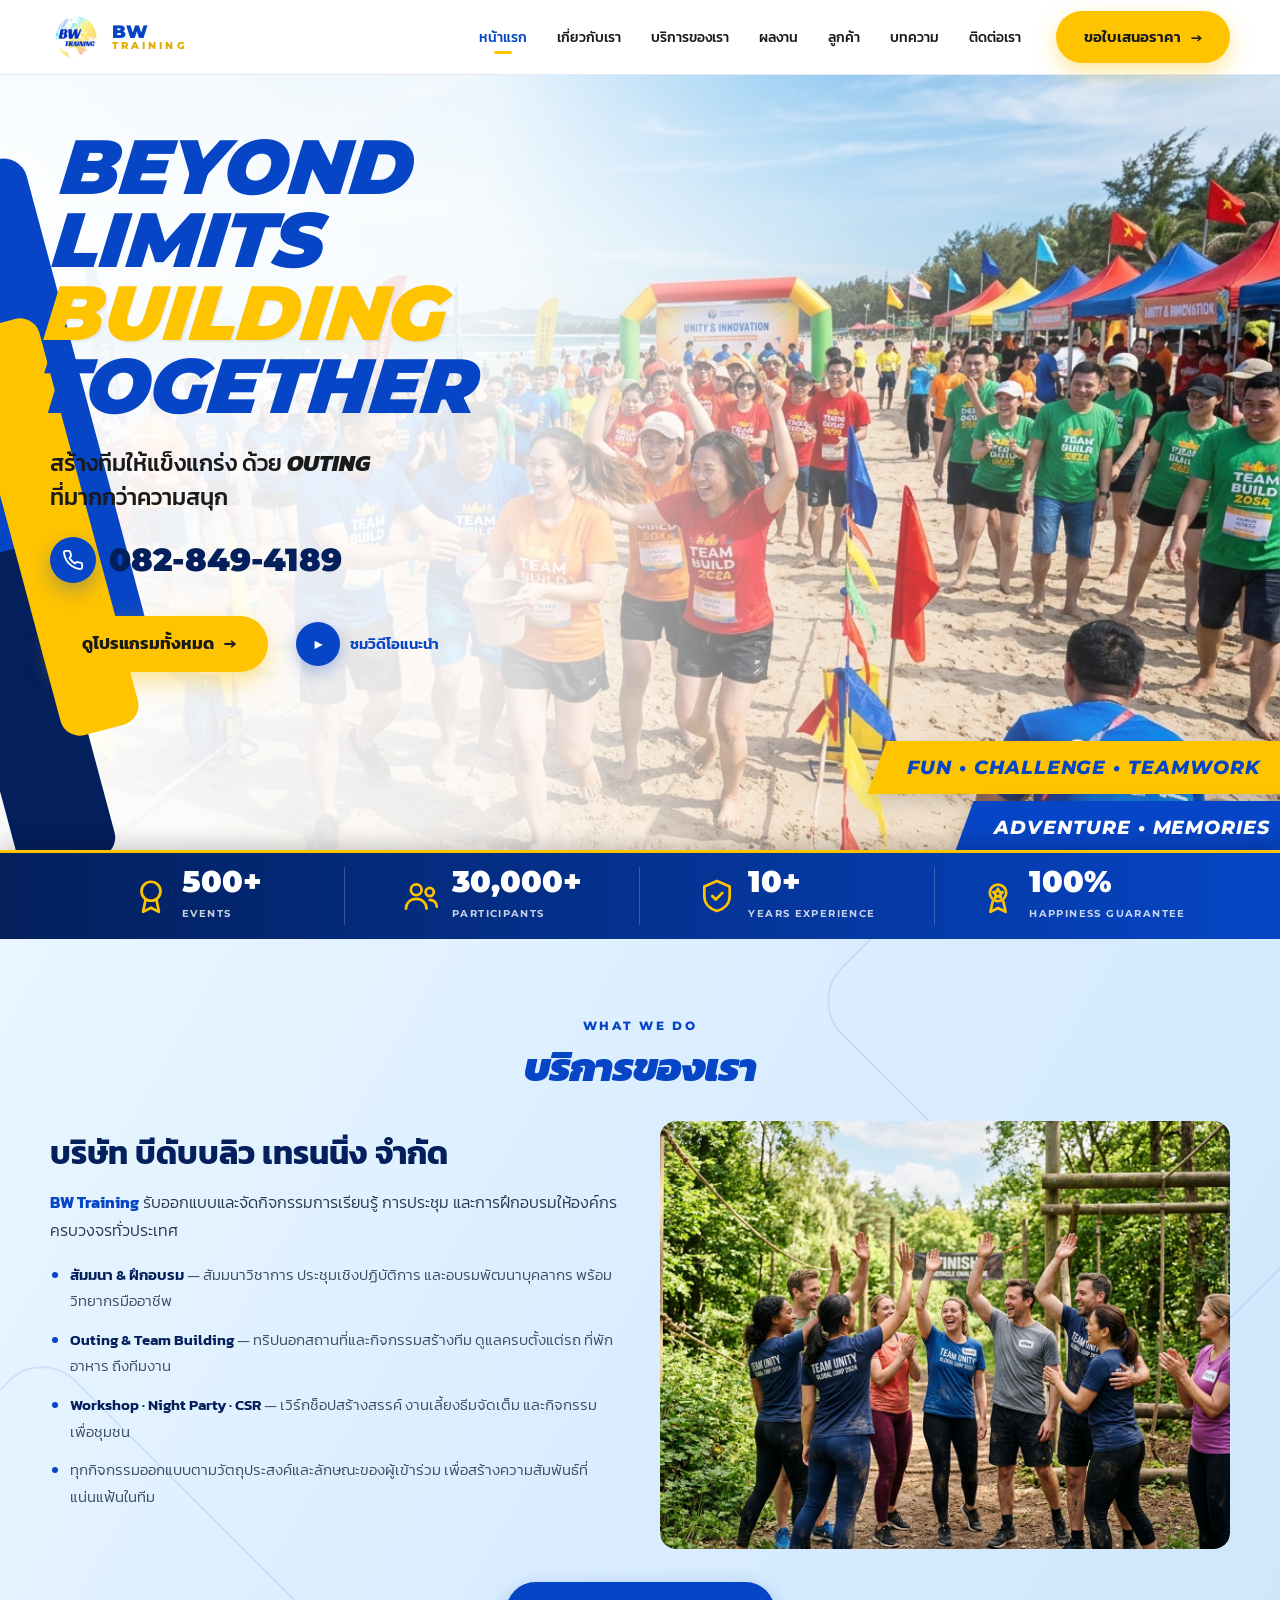
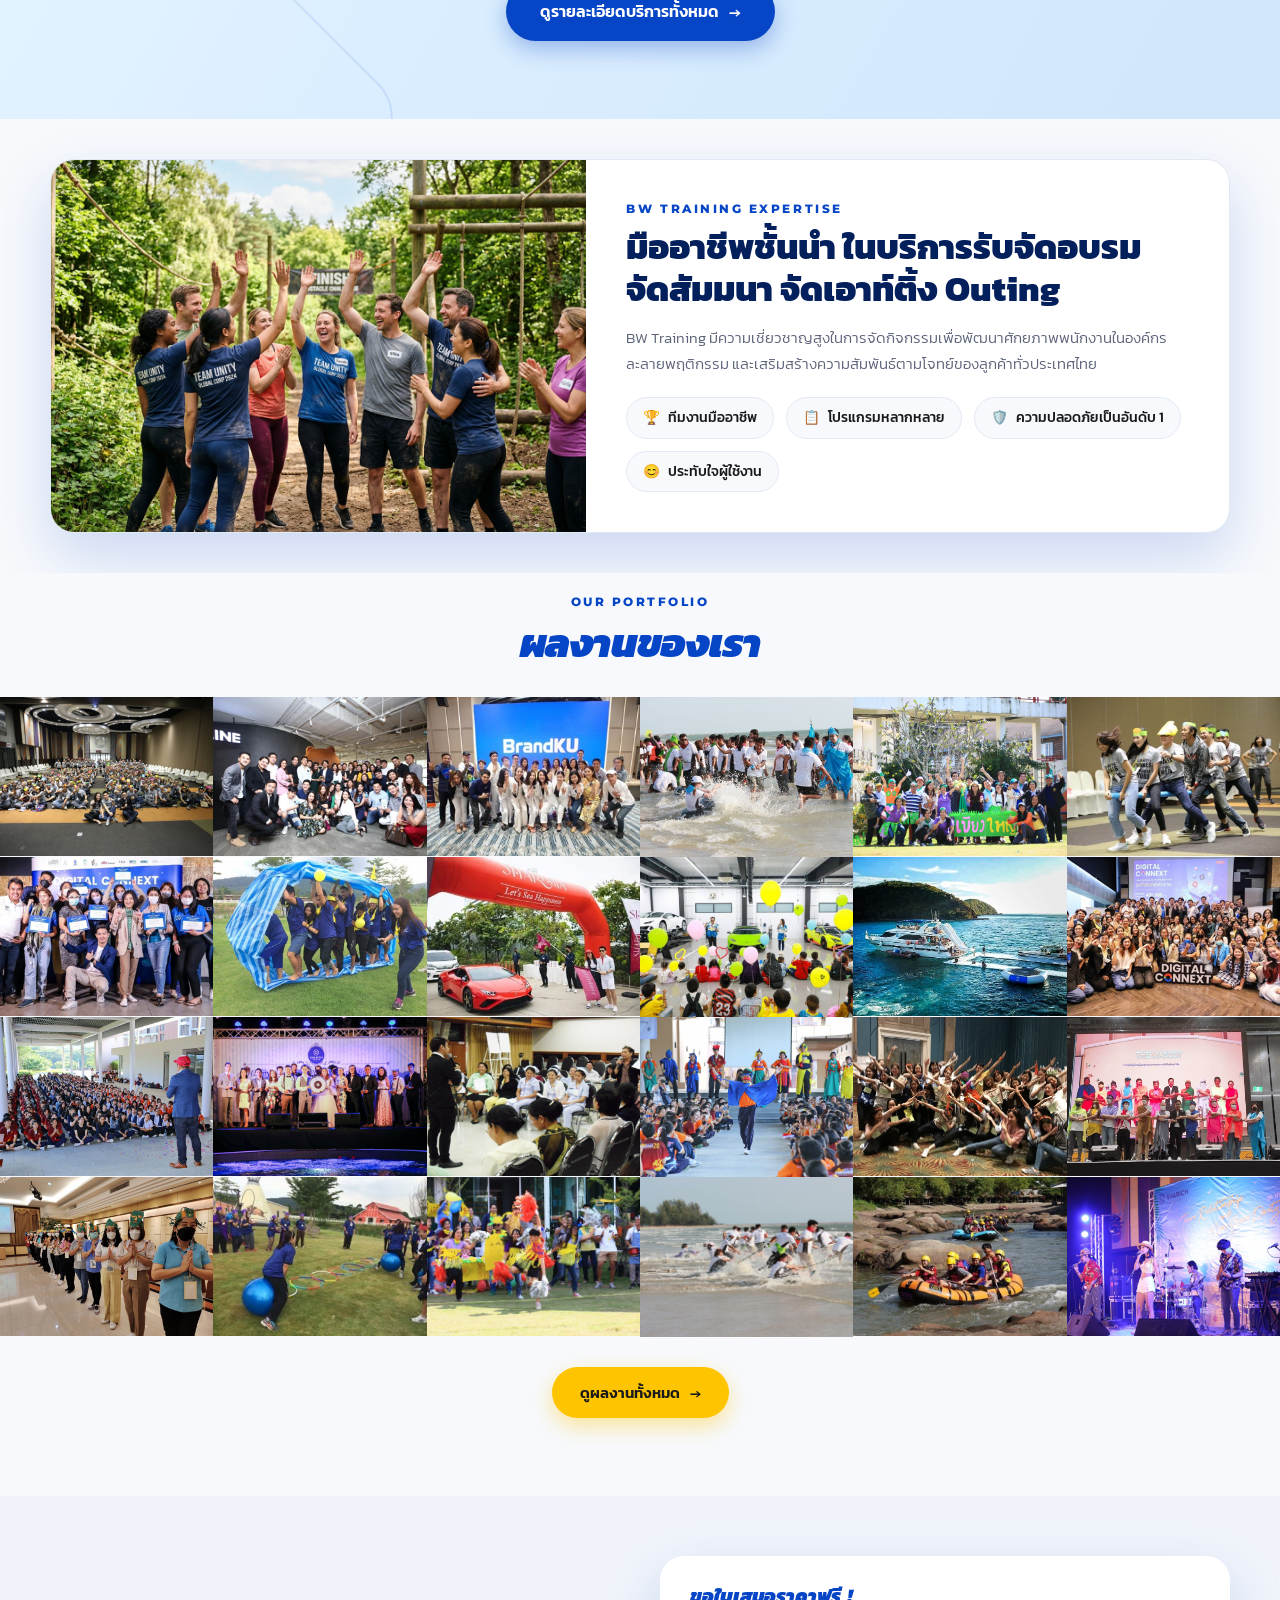
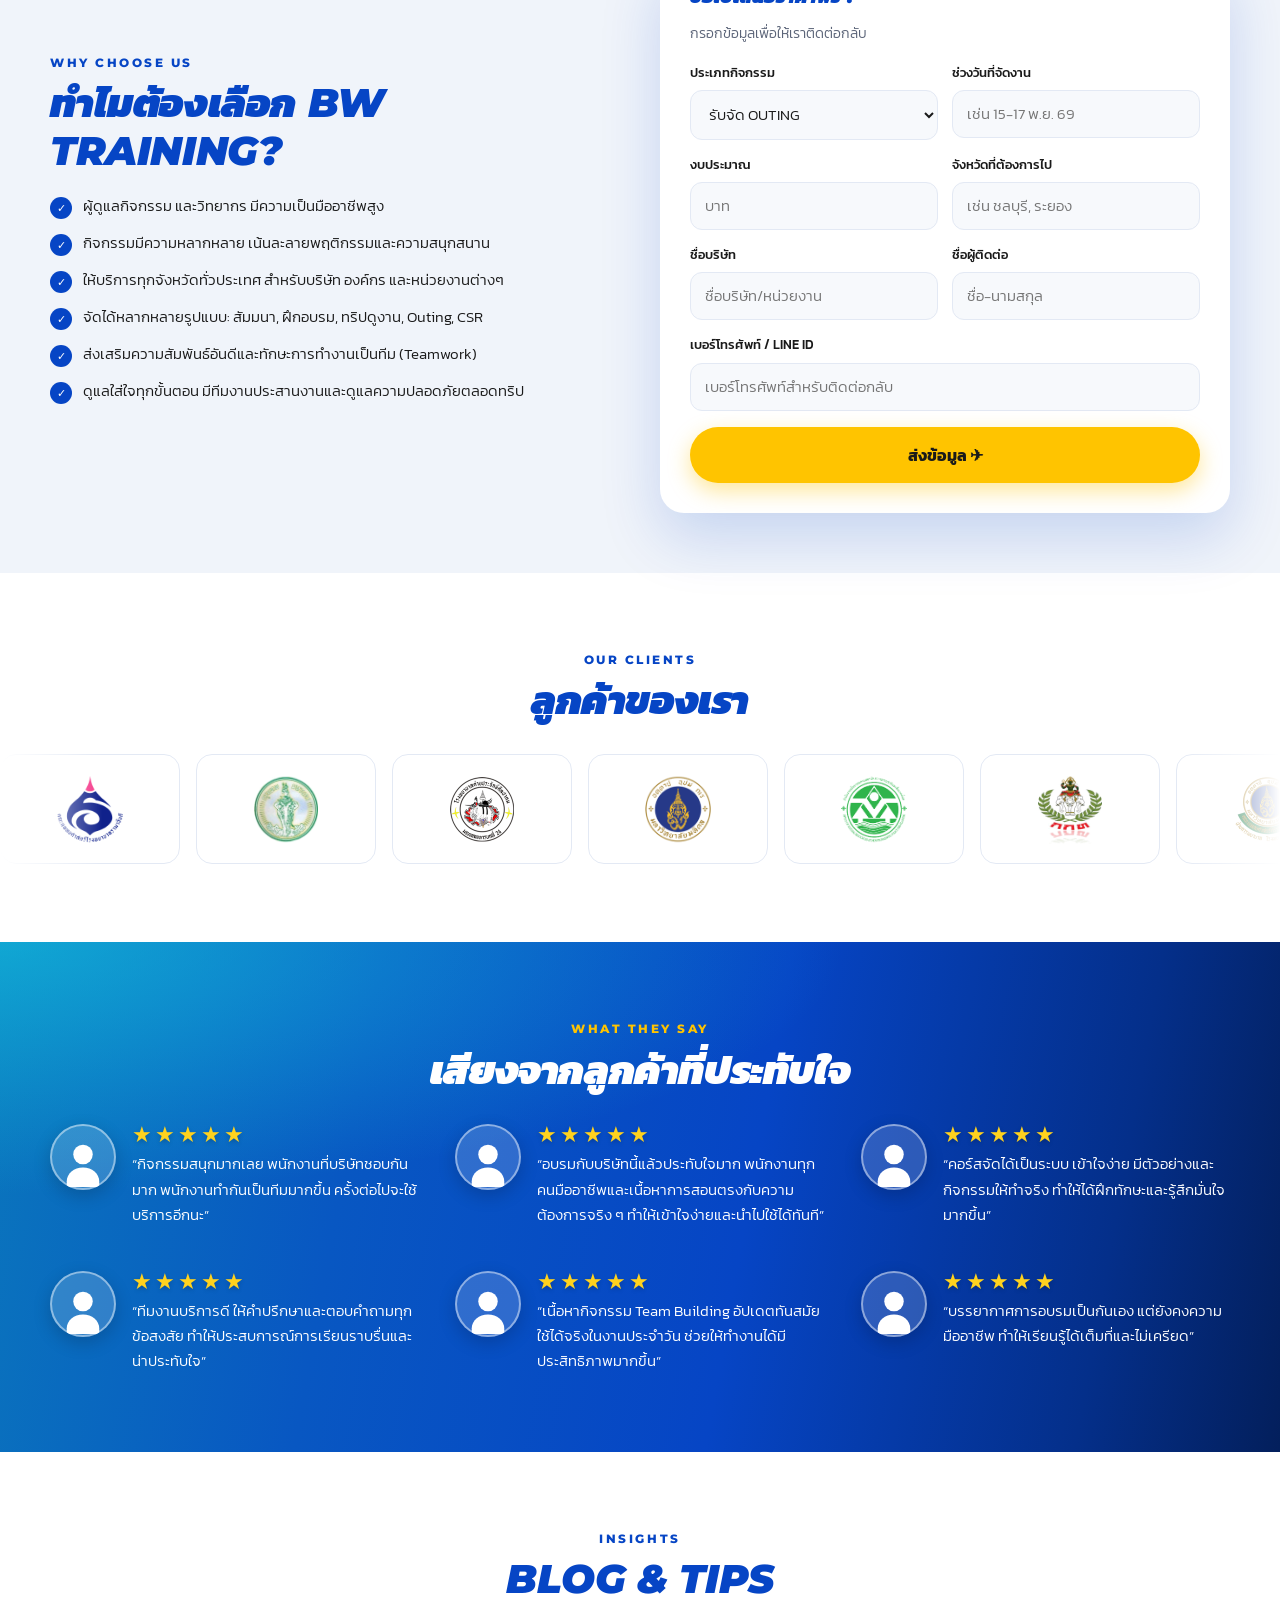
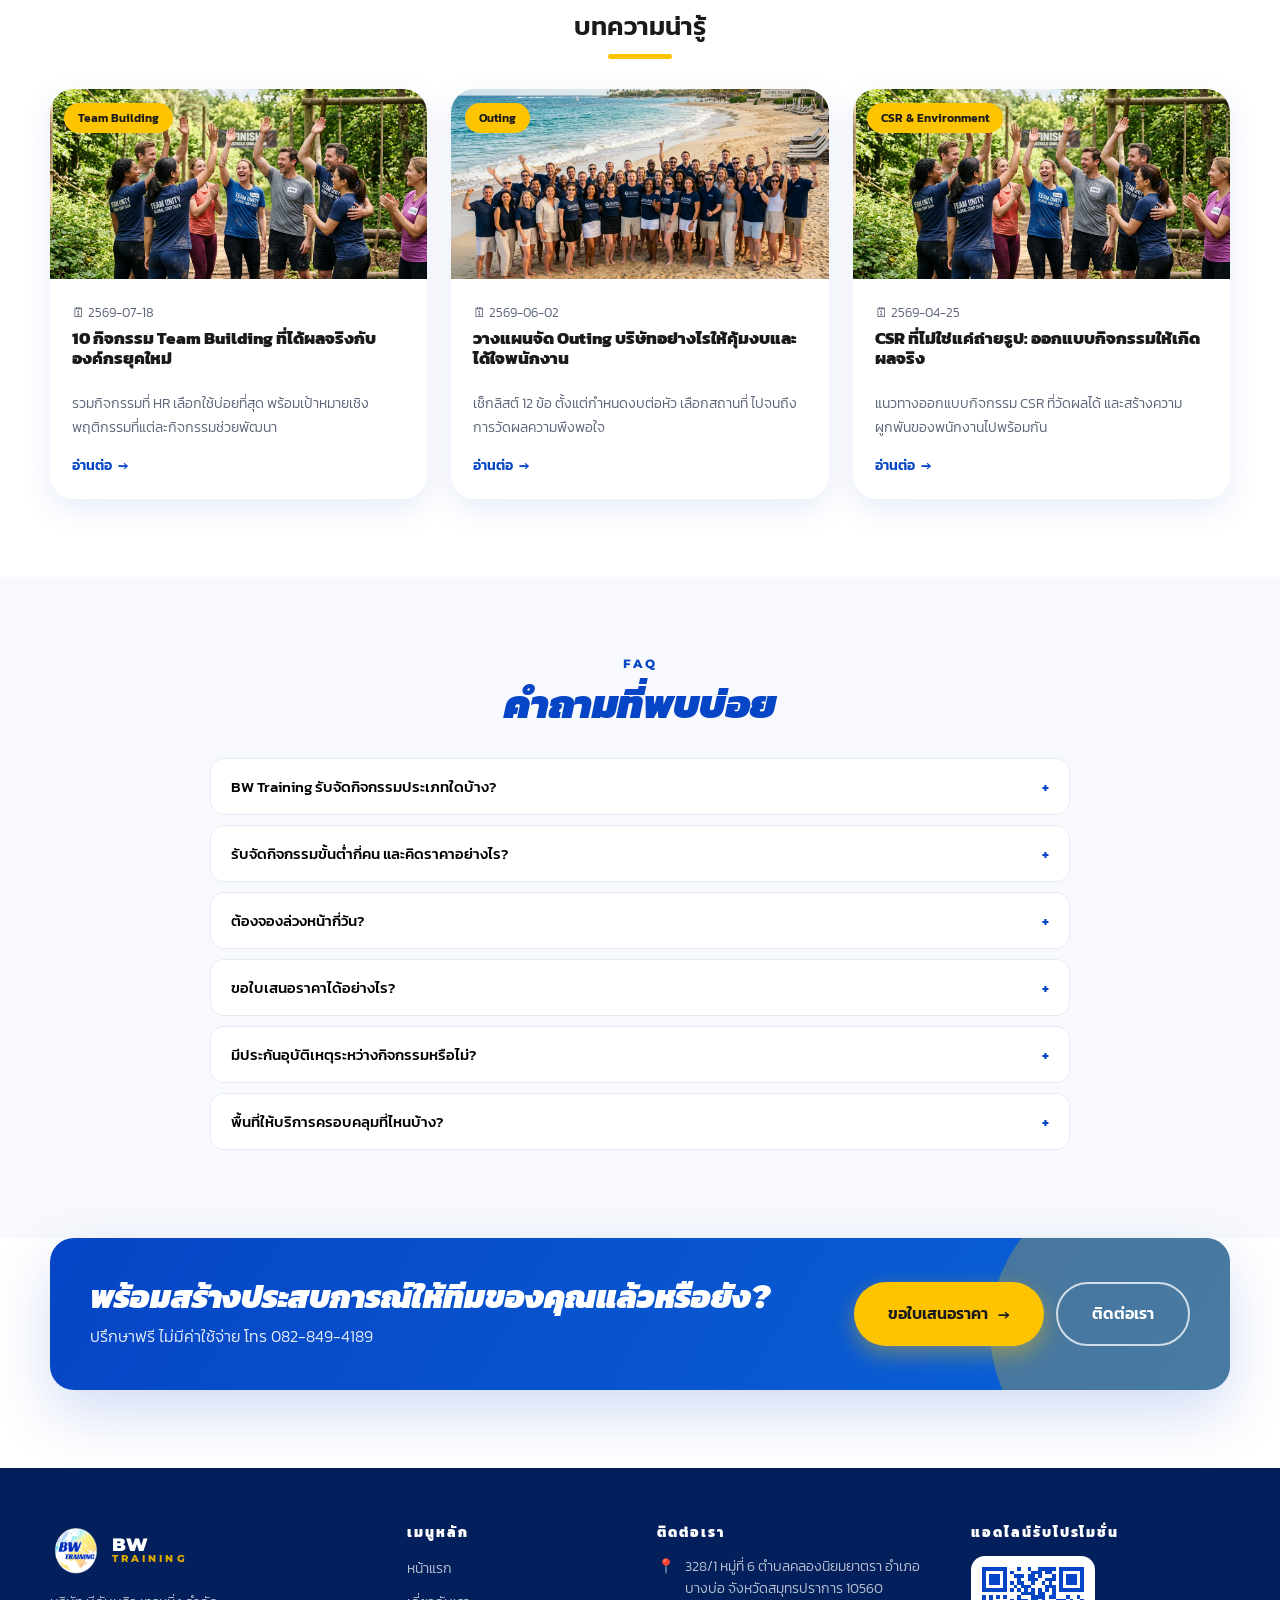
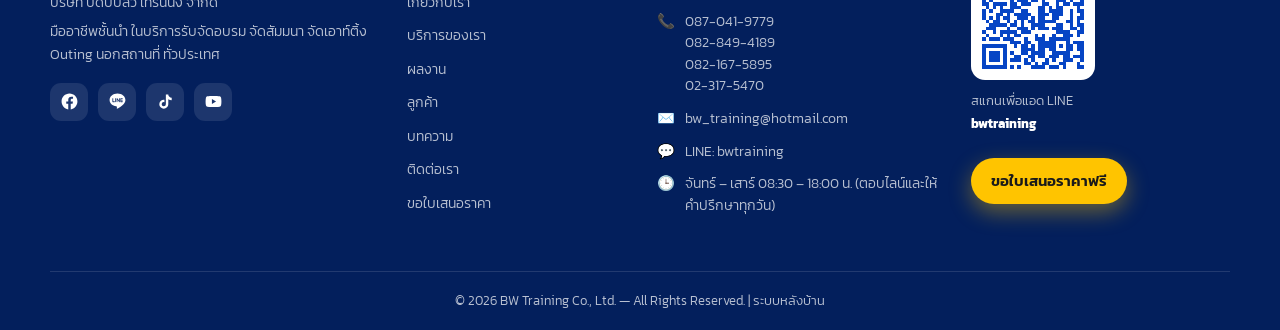
==== commit 2b361dbf: "เชื่อมหลังบ้านกับโหมดแก้ไขหน้าเว็บให้ใช้ข้อมูลชุดเดียวกัน ปัญหาที่พบ: ทั้งสองฝั่งอ่านข้อมูลจากในเครื" ====
--- a/index.html
+++ b/index.html
@@ -20,7 +20,7 @@
 <meta property="og:image" content="https://www.bwtraining.co.th/assets/img/logo.png">
 <meta name="twitter:card" content="summary_large_image">
 <link rel="icon" href="assets/img/logo.png" type="image/png">
-<link rel="stylesheet" href="assets/css/style.css?v=202608200240">
+<link rel="stylesheet" href="assets/css/style.css?v=202608200330">
 <script type="application/ld+json">
 {"@context":"https://schema.org","@graph":[
 {"@type":["Organization","LocalBusiness","TravelAgency"],"@id":"https://www.bwtraining.co.th/#org",
@@ -271,8 +271,8 @@
   <div class="box"><div><h3 style="color:#fff">วิดีโอแนะนำบริษัท</h3>
   <p style="color:#bbb">เพิ่มลิงก์วิดีโอได้จากหน้าหลังบ้าน → ส่วน Hero → Video URL</p></div></div></div></div>
 
-<script src="assets/js/supabase.js?v=202608200240"></script>
-<script src="assets/js/data.js?v=202608200240"></script>
+<script src="assets/js/supabase.js?v=202608200330"></script>
+<script src="assets/js/data.js?v=202608200330"></script>
 <script>
 window.pageInit = function (R, S) {
   R.stats("#statGrid");
@@ -291,8 +291,8 @@
   }
 };
 </script>
-<script src="assets/js/main.js?v=202608200240"></script>
-<script src="assets/js/cropper.js?v=202608200240"></script>
-<script src="assets/js/edit.js?v=202608200240"></script>
+<script src="assets/js/main.js?v=202608200330"></script>
+<script src="assets/js/cropper.js?v=202608200330"></script>
+<script src="assets/js/edit.js?v=202608200330"></script>
 </body>
 </html>
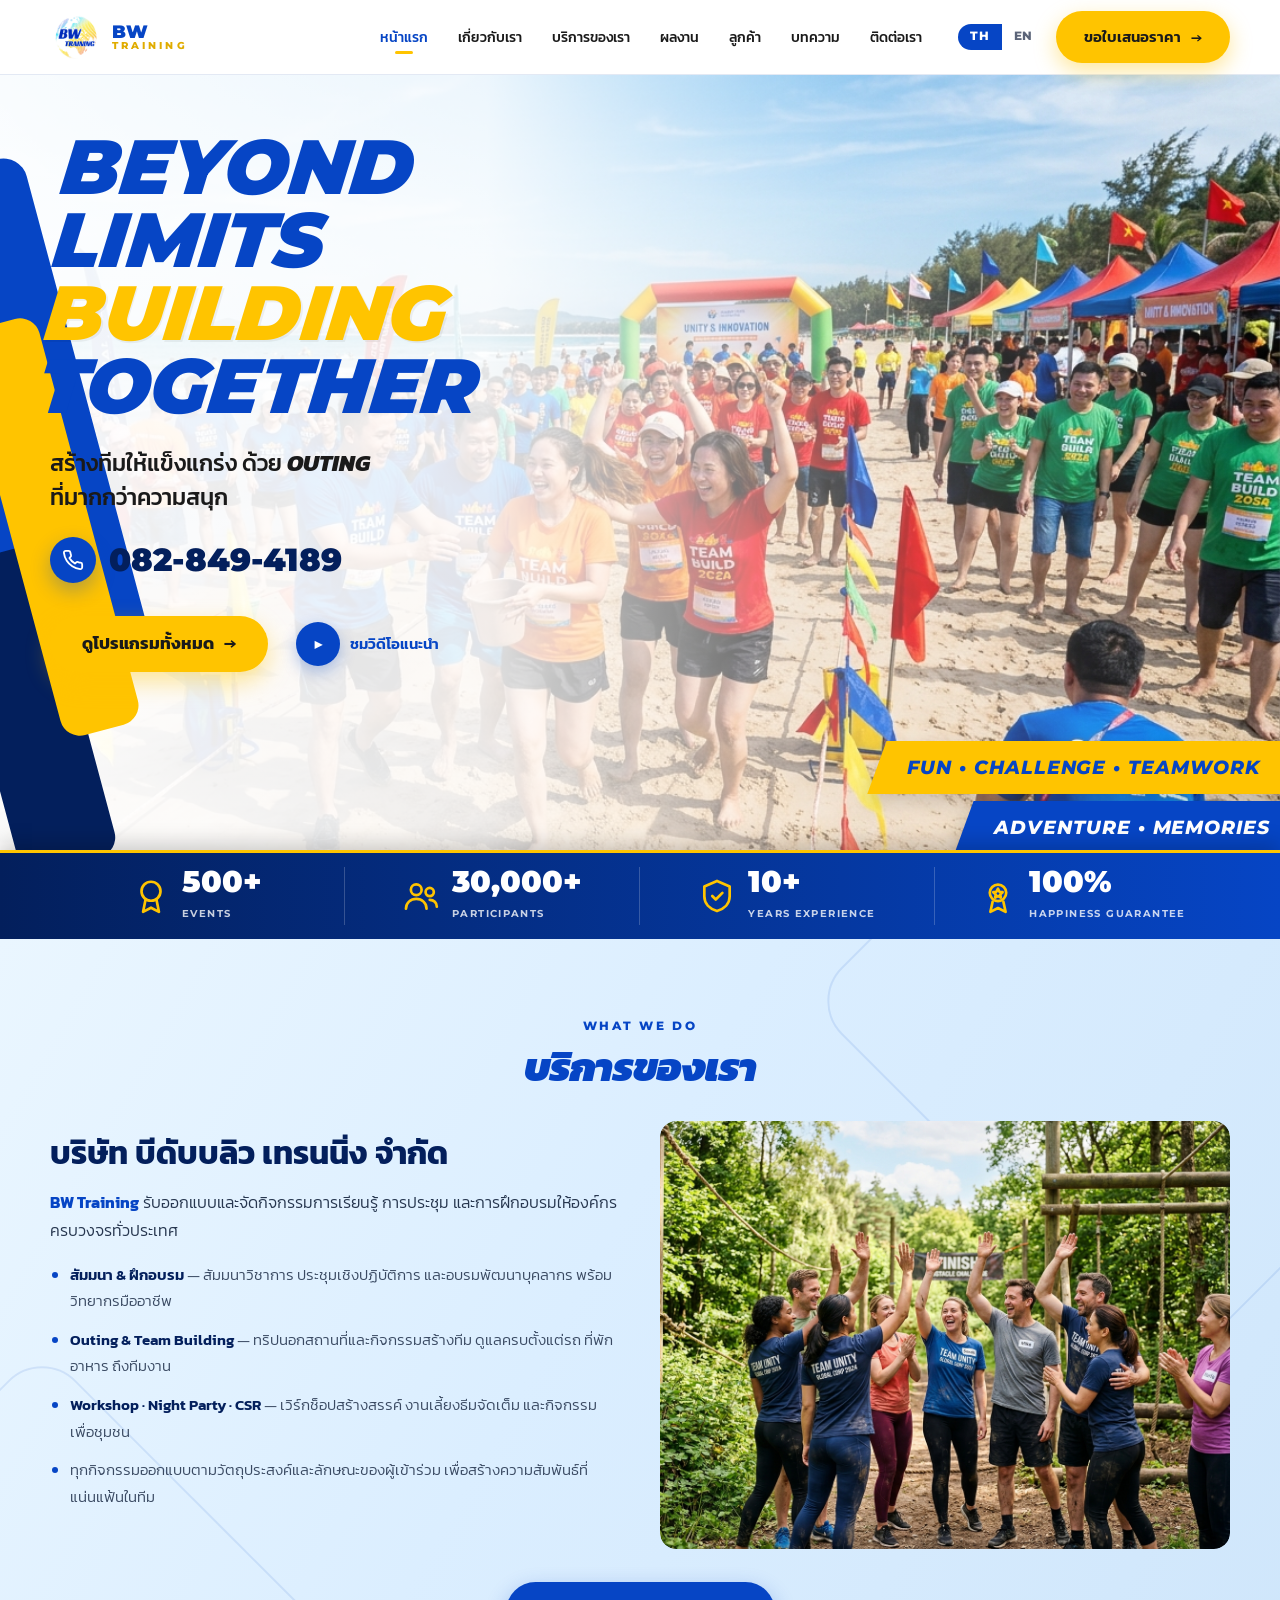
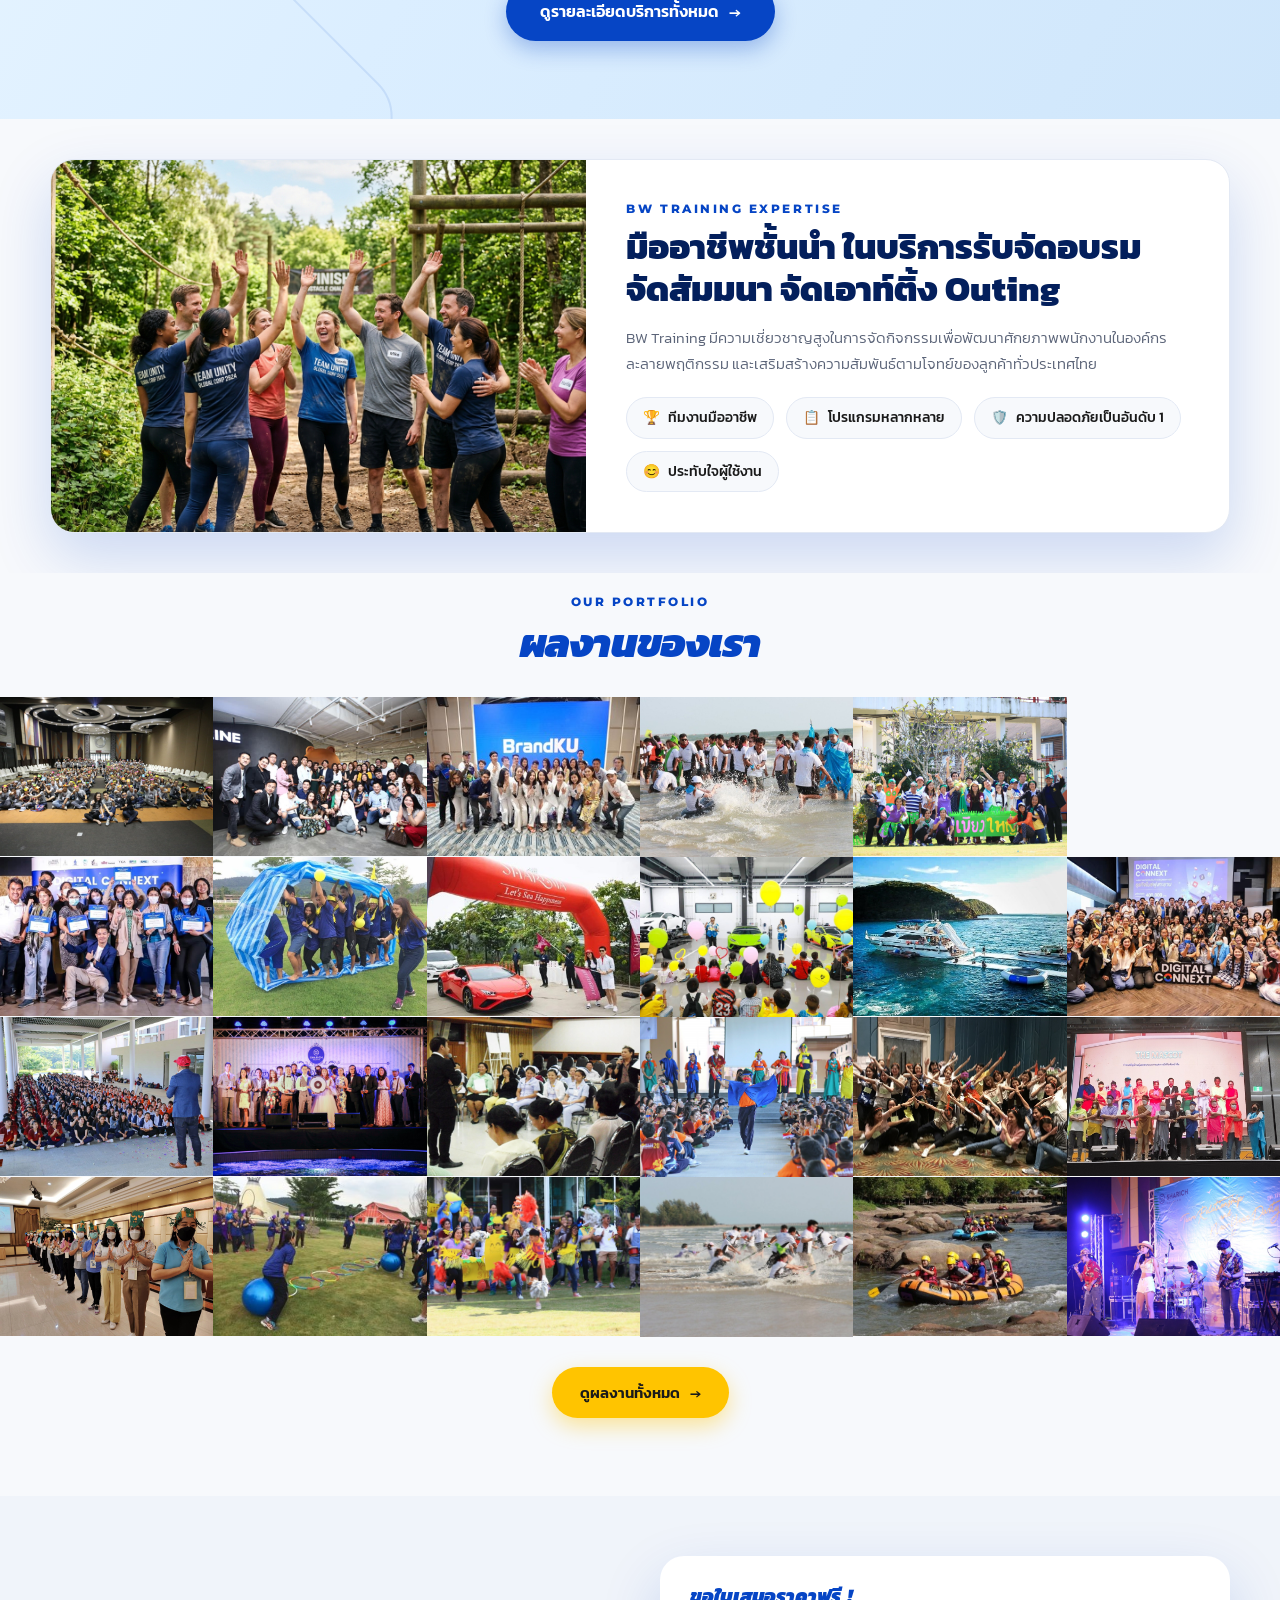
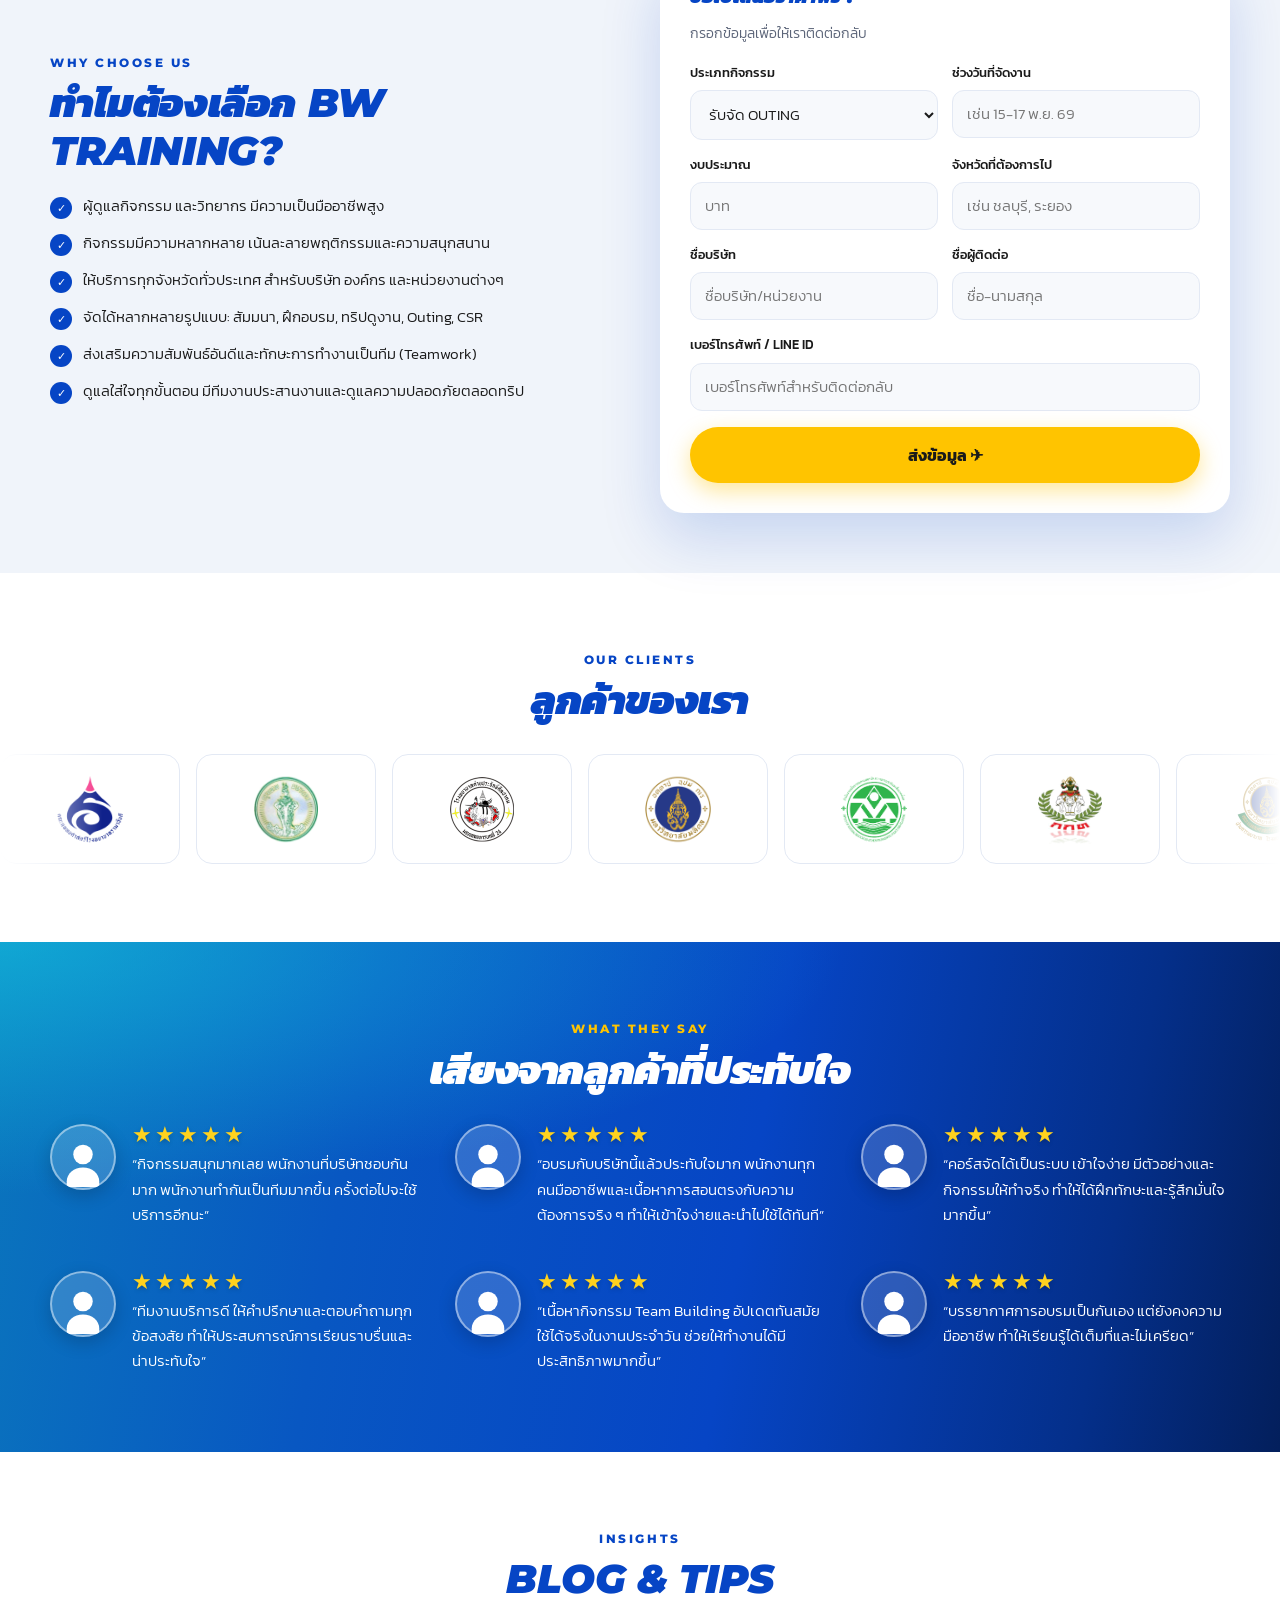
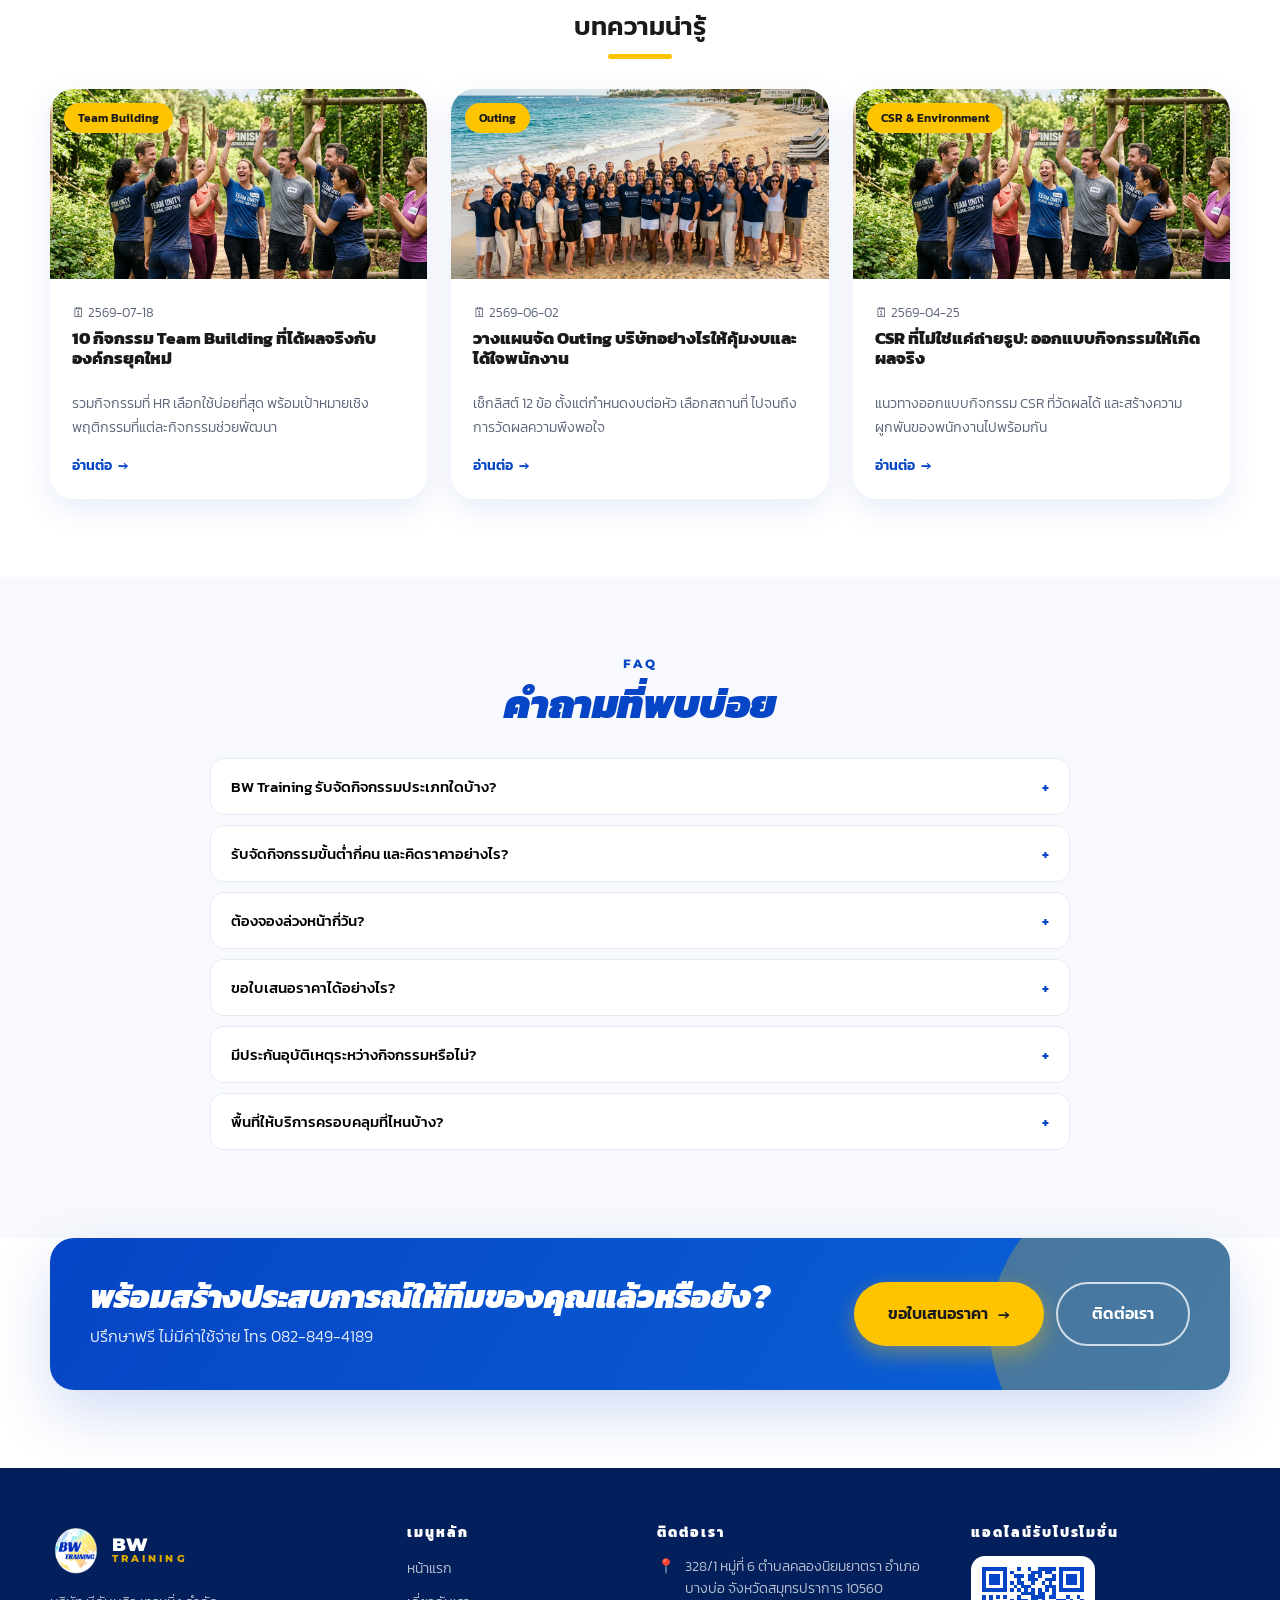
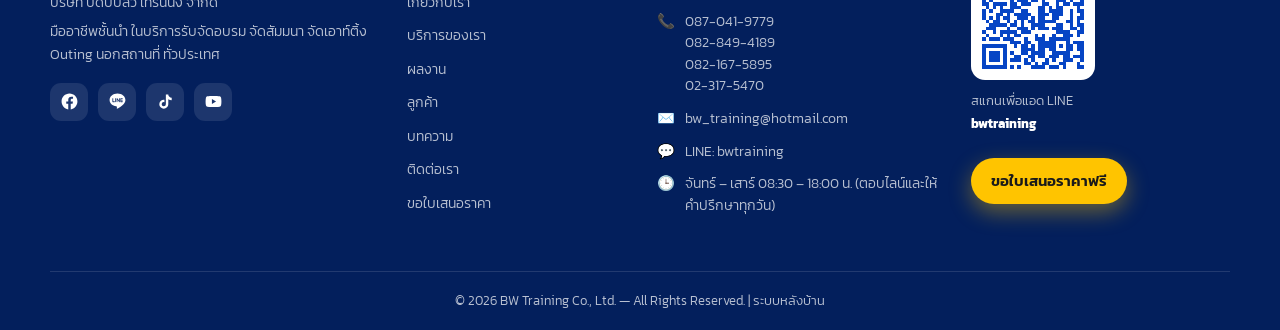
==== commit 3c16c0dc: "เพิ่มปุ่มสลับภาษา TH / EN - ปุ่มอยู่บนหัวเว็บทุกหน้า จำภาษาที่เลือกไว้ ข้ามหน้าก็ยังเป็นภาษาเดิม - เ" ====
--- a/index.html
+++ b/index.html
@@ -20,7 +20,7 @@
 <meta property="og:image" content="https://www.bwtraining.co.th/assets/img/logo.png">
 <meta name="twitter:card" content="summary_large_image">
 <link rel="icon" href="assets/img/logo.png" type="image/png">
-<link rel="stylesheet" href="assets/css/style.css?v=202608200330">
+<link rel="stylesheet" href="assets/css/style.css?v=202608210210">
 <script type="application/ld+json">
 {"@context":"https://schema.org","@graph":[
 {"@type":["Organization","LocalBusiness","TravelAgency"],"@id":"https://www.bwtraining.co.th/#org",
@@ -126,12 +126,12 @@
 <section class="sec-intro">
   <div class="container">
     <div class="sec-head center">
-      <div class="section-kicker">WHAT WE DO</div>
-      <h2 class="section-title">บริการของเรา</h2>
+      <div class="section-kicker" id="introKicker" data-edit="intro.kicker"></div>
+      <h2 class="section-title" id="introTitle" data-edit="intro.sectionTitle"></h2>
     </div>
     <div class="intro-wrap" id="introBlock"></div>
     <div class="center" style="margin-top:34px">
-      <a class="btn btn-blue btn-lg" href="services.html">ดูรายละเอียดบริการทั้งหมด <span class="arw">→</span></a>
+      <a class="btn btn-blue btn-lg" id="introBtn" href="services.html"><span id="introBtnText" data-edit="intro.btnText"></span> <span class="arw">→</span></a>
     </div>
   </div>
 </section>
@@ -271,8 +271,9 @@
   <div class="box"><div><h3 style="color:#fff">วิดีโอแนะนำบริษัท</h3>
   <p style="color:#bbb">เพิ่มลิงก์วิดีโอได้จากหน้าหลังบ้าน → ส่วน Hero → Video URL</p></div></div></div></div>
 
-<script src="assets/js/supabase.js?v=202608200330"></script>
-<script src="assets/js/data.js?v=202608200330"></script>
+<script src="assets/js/supabase.js?v=202608210210"></script>
+<script src="assets/js/data.js?v=202608210210"></script>
+<script src="assets/js/i18n.js?v=202608210210"></script>
 <script>
 window.pageInit = function (R, S) {
   R.stats("#statGrid");
@@ -291,8 +292,8 @@
   }
 };
 </script>
-<script src="assets/js/main.js?v=202608200330"></script>
-<script src="assets/js/cropper.js?v=202608200330"></script>
-<script src="assets/js/edit.js?v=202608200330"></script>
+<script src="assets/js/main.js?v=202608210210"></script>
+<script src="assets/js/cropper.js?v=202608210210"></script>
+<script src="assets/js/edit.js?v=202608210210"></script>
 </body>
 </html>
--- a/assets/css/style.css
+++ b/assets/css/style.css
@@ -904,3 +904,35 @@
   .cr-stage img{max-height:44vh}
   .cr-foot .cr-btn{flex:1}
 }
+
+/* ---------- หน้าบทความ: เรียง 2 คอลัมน์ ---------- */
+.blog-grid{display:grid;grid-template-columns:repeat(2,1fr);gap:30px;align-items:start}
+.blog-card{background:#fff;border:1px solid var(--line);border-radius:24px;overflow:hidden;
+  box-shadow:var(--shadow);display:flex;flex-direction:column;height:100%;transition:.3s cubic-bezier(.22,1,.36,1)}
+.blog-card:hover{transform:translateY(-4px);box-shadow:var(--shadow-lg);border-color:rgba(6,69,197,.25)}
+.blog-cover{height:230px;background-size:cover;background-position:center;position:relative;flex:0 0 auto}
+.blog-cover .prog-tag{position:absolute;top:16px;left:16px}
+.blog-body{padding:26px;display:flex;flex-direction:column;flex:1}
+.blog-title{font-size:1.25rem;color:var(--blue-deep);margin-bottom:12px;font-weight:700;line-height:1.35}
+.blog-excerpt{color:var(--ink);font-weight:500;font-size:1rem;margin:0 0 14px;line-height:1.6}
+.blog-text{color:var(--muted);line-height:1.8;font-size:.95rem;margin:0}
+@media(max-width:860px){
+  .blog-grid{grid-template-columns:1fr;gap:24px}
+  .blog-cover{height:200px}
+  .blog-body{padding:22px}
+}
+
+/* ---------- ปุ่มสลับภาษา TH / EN ---------- */
+.lang-switch{display:inline-flex;border:1.5px solid var(--line);border-radius:999px;overflow:hidden;background:#fff}
+.lang-switch button{
+  background:none;color:var(--muted);font-family:var(--head-en);font-weight:800;
+  font-size:.74rem;letter-spacing:.06em;padding:7px 12px;line-height:1;transition:.2s;
+}
+.lang-switch button:hover{color:var(--blue);background:rgba(6,69,197,.07)}
+.lang-switch button.on{background:var(--blue);color:#fff}
+/* หน้าแรกหัวเว็บโปร่งใสวางทับรูป จึงต้องมีพื้นให้ปุ่มอ่านออก */
+body.home .site-header:not(.scrolled) .lang-switch{border-color:rgba(255,255,255,.55);background:rgba(255,255,255,.9)}
+@media(max-width:1080px){
+  .lang-switch{margin-right:4px}
+  .lang-switch button{padding:8px 11px}
+}
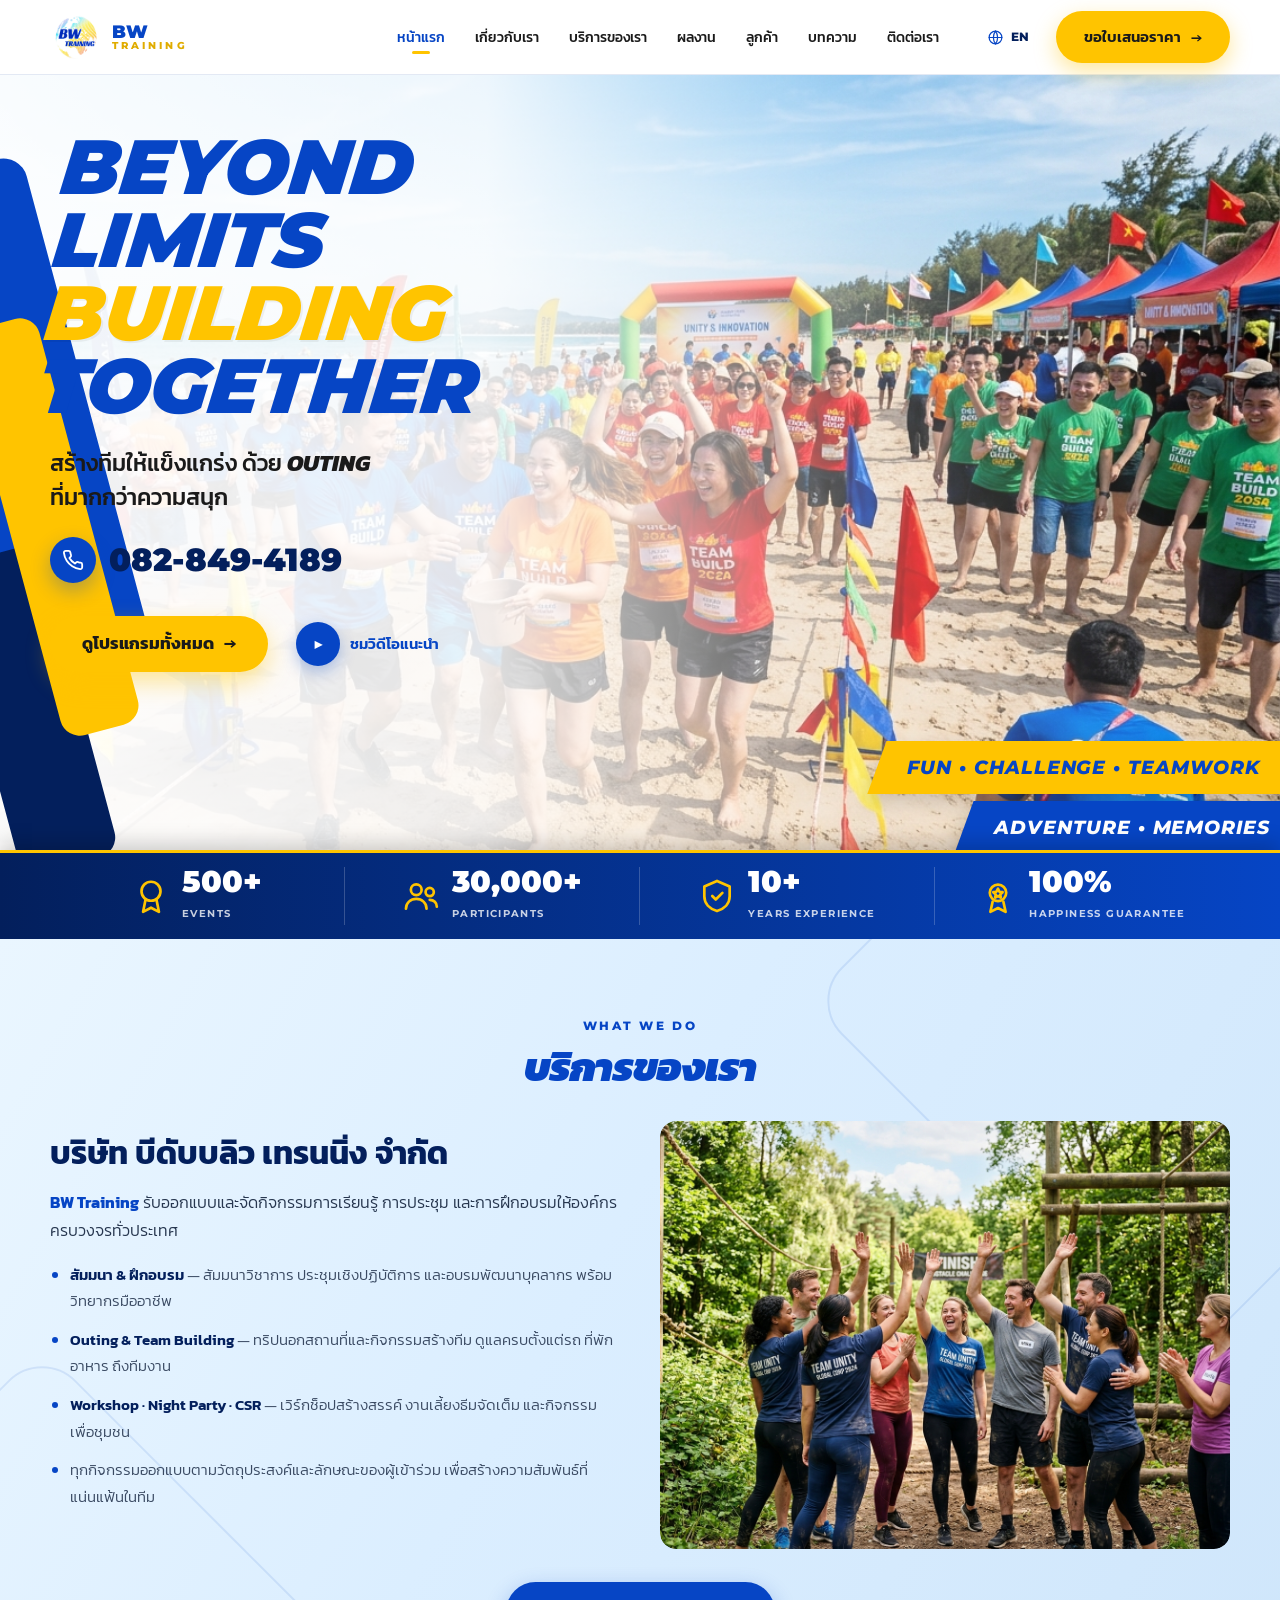
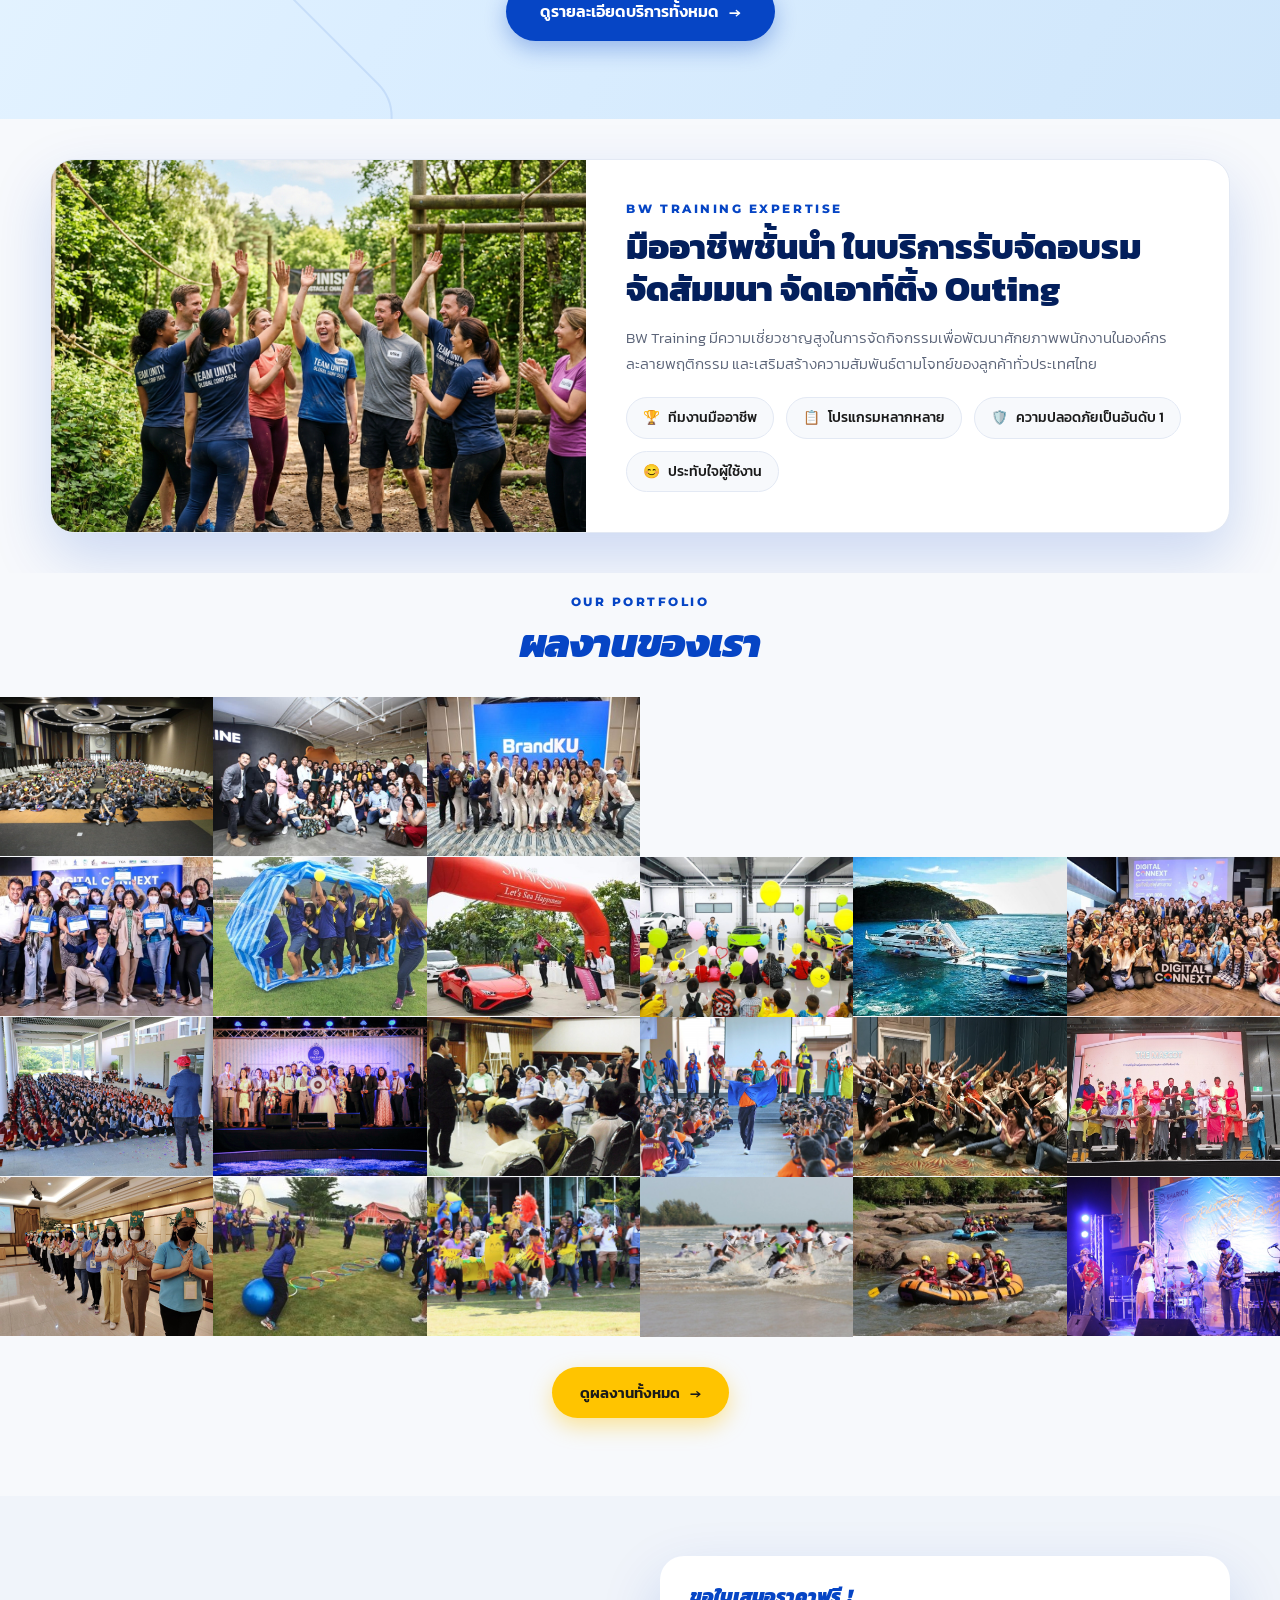
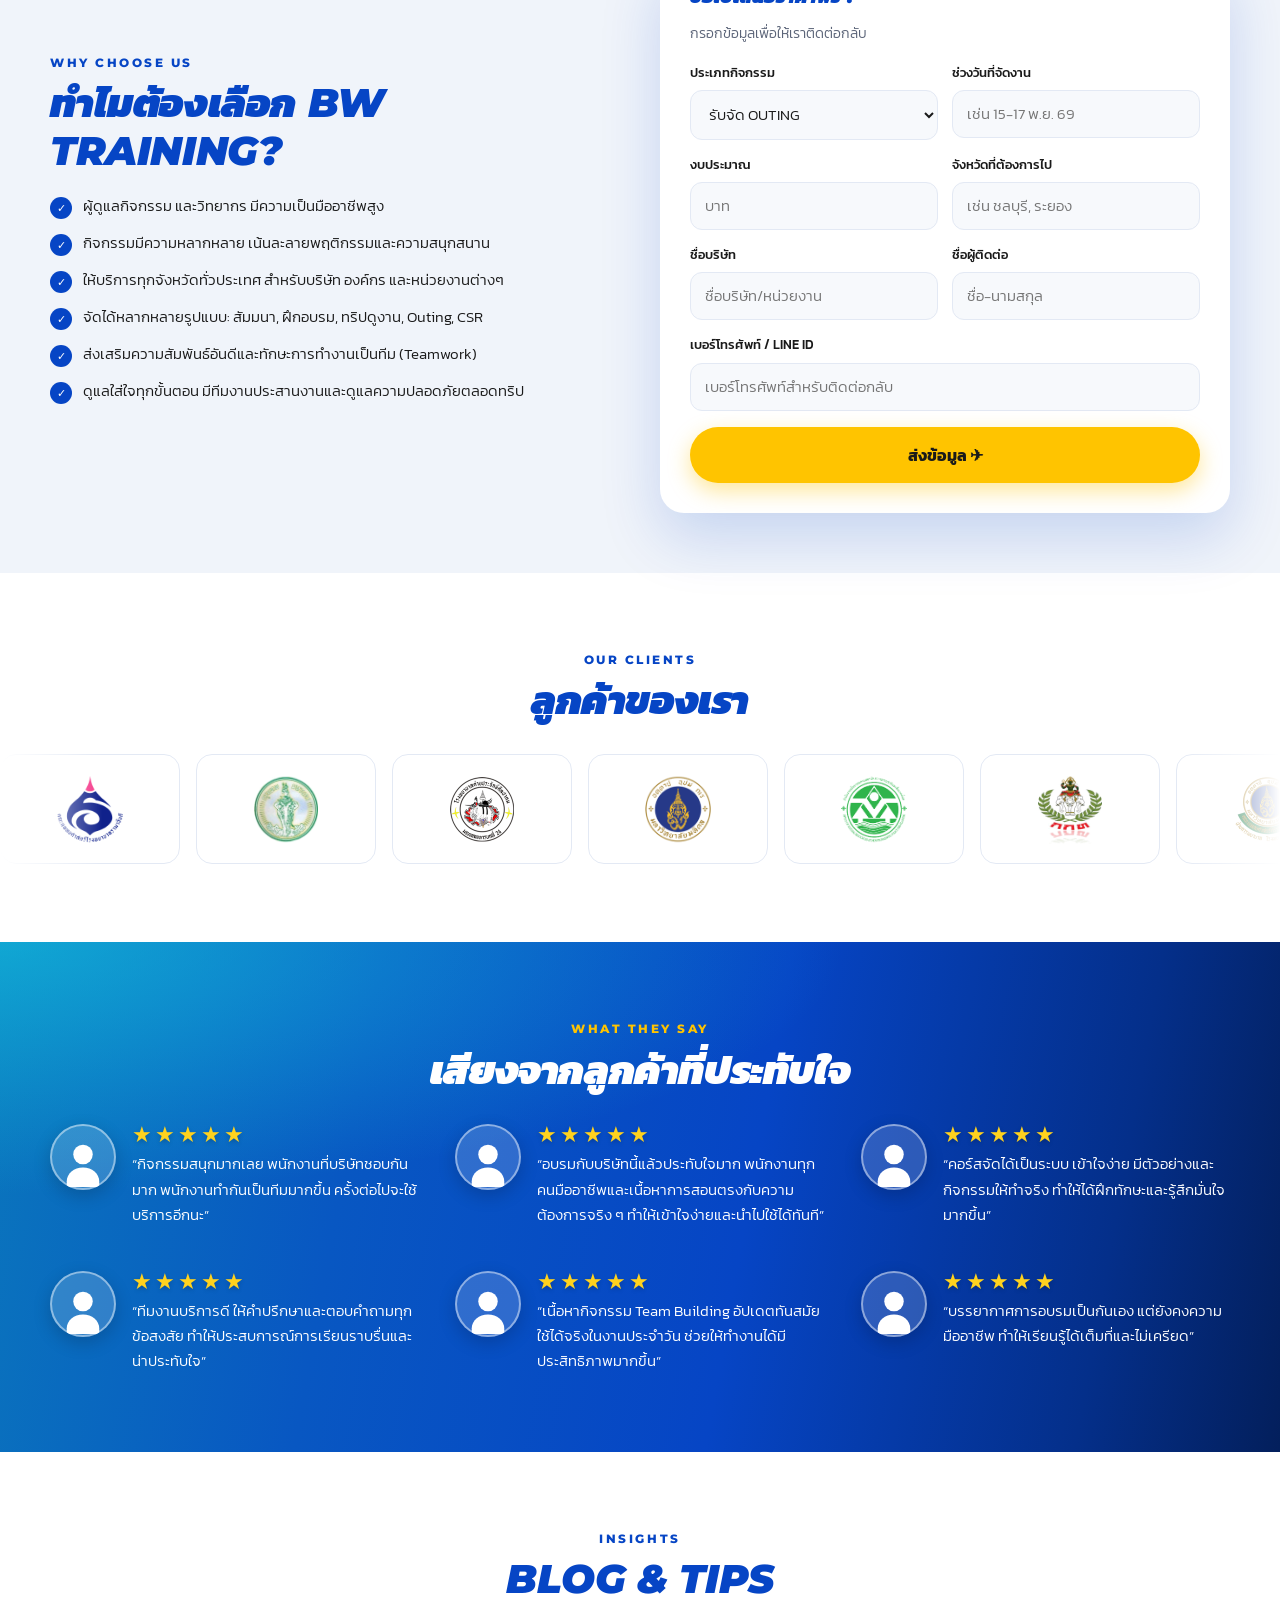
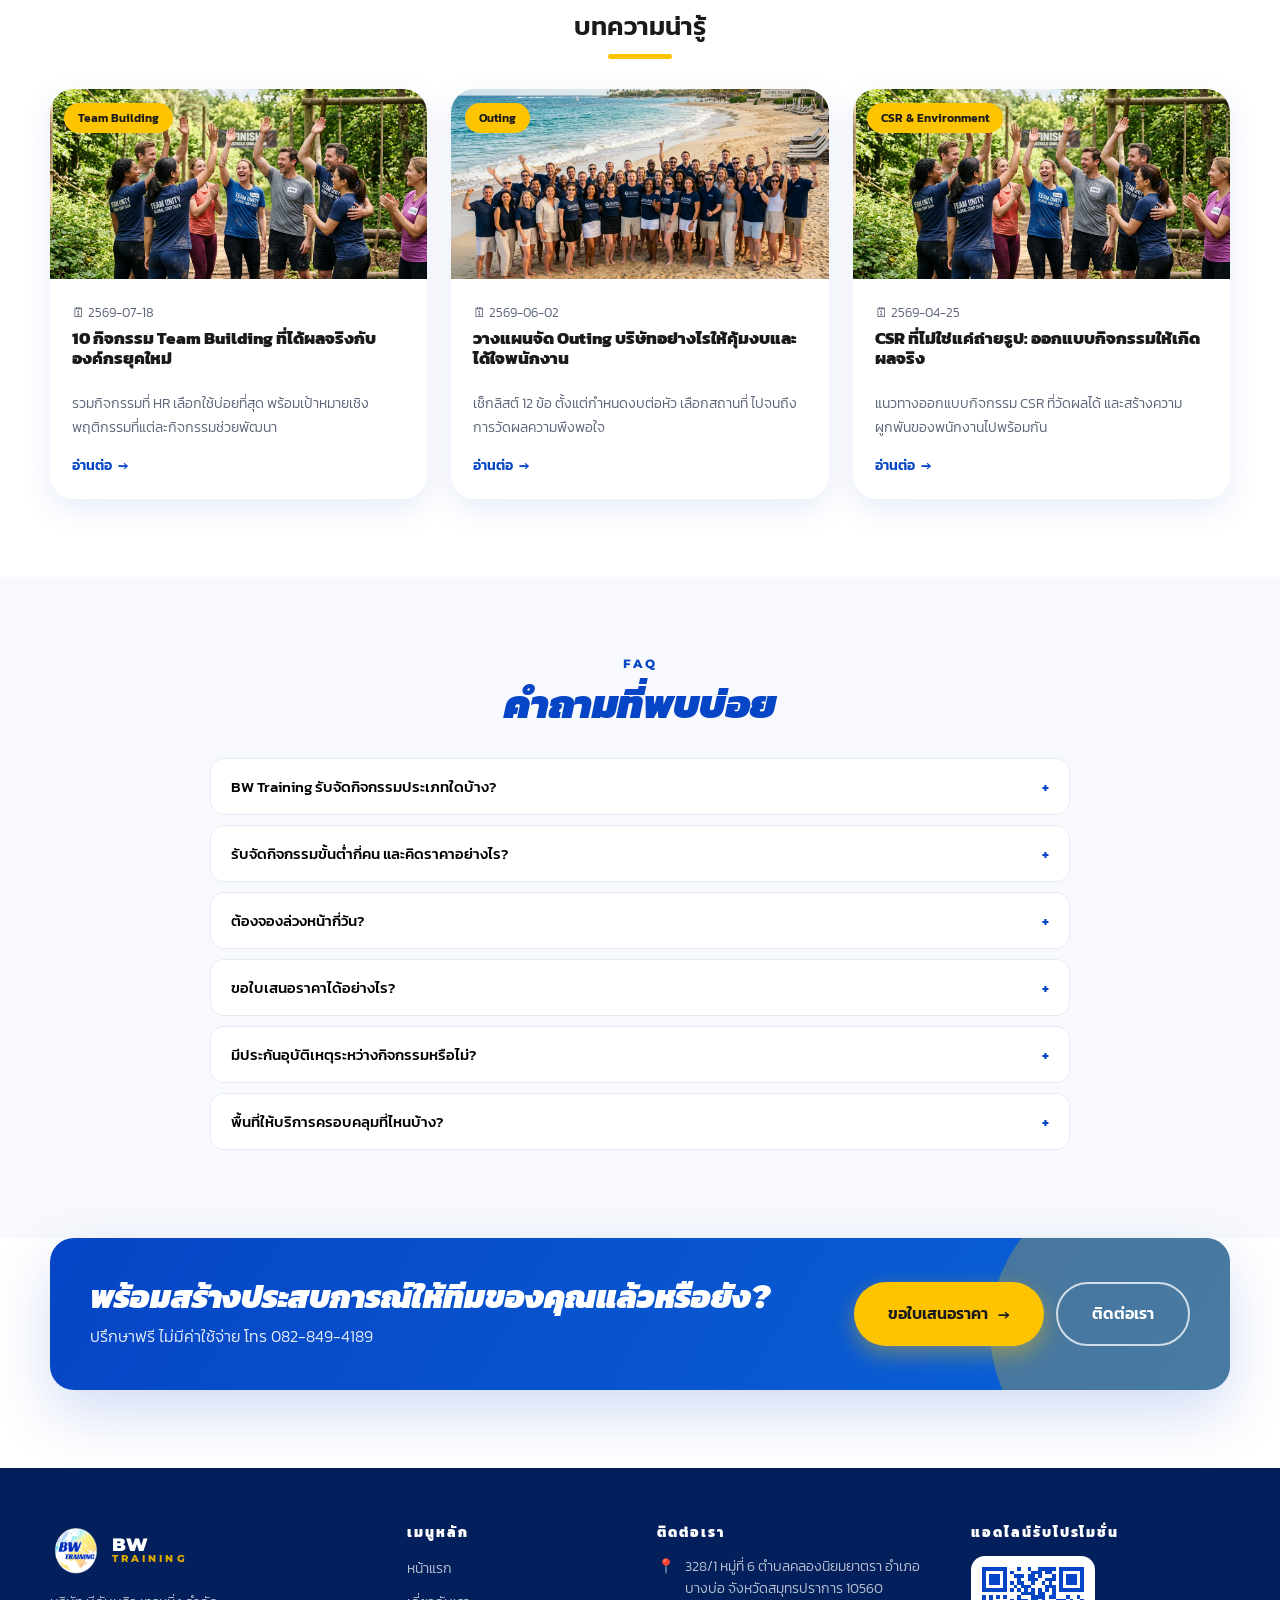
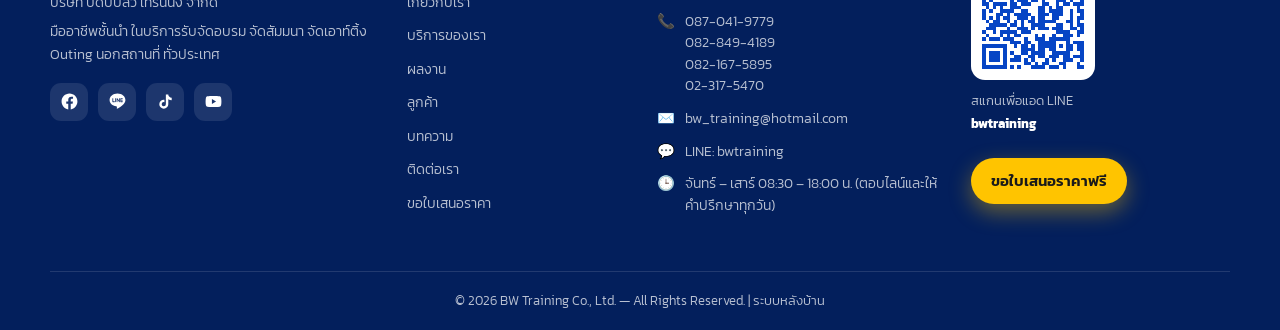
==== commit 10ac1cab: "รวมปุ่มเปลี่ยนภาษาเหลือปุ่มเดียว มีไอคอนลูกโลก - เดิมเป็นสองปุ่มติดกัน TH กับ EN - เปลี่ยนเป็นปุ่มเด" ====
--- a/index.html
+++ b/index.html
@@ -20,7 +20,7 @@
 <meta property="og:image" content="https://www.bwtraining.co.th/assets/img/logo.png">
 <meta name="twitter:card" content="summary_large_image">
 <link rel="icon" href="assets/img/logo.png" type="image/png">
-<link rel="stylesheet" href="assets/css/style.css?v=202608210210">
+<link rel="stylesheet" href="assets/css/style.css?v=202608210320">
 <script type="application/ld+json">
 {"@context":"https://schema.org","@graph":[
 {"@type":["Organization","LocalBusiness","TravelAgency"],"@id":"https://www.bwtraining.co.th/#org",
@@ -271,9 +271,9 @@
   <div class="box"><div><h3 style="color:#fff">วิดีโอแนะนำบริษัท</h3>
   <p style="color:#bbb">เพิ่มลิงก์วิดีโอได้จากหน้าหลังบ้าน → ส่วน Hero → Video URL</p></div></div></div></div>
 
-<script src="assets/js/supabase.js?v=202608210210"></script>
-<script src="assets/js/data.js?v=202608210210"></script>
-<script src="assets/js/i18n.js?v=202608210210"></script>
+<script src="assets/js/supabase.js?v=202608210320"></script>
+<script src="assets/js/data.js?v=202608210320"></script>
+<script src="assets/js/i18n.js?v=202608210320"></script>
 <script>
 window.pageInit = function (R, S) {
   R.stats("#statGrid");
@@ -292,8 +292,8 @@
   }
 };
 </script>
-<script src="assets/js/main.js?v=202608210210"></script>
-<script src="assets/js/cropper.js?v=202608210210"></script>
-<script src="assets/js/edit.js?v=202608210210"></script>
+<script src="assets/js/main.js?v=202608210320"></script>
+<script src="assets/js/cropper.js?v=202608210320"></script>
+<script src="assets/js/edit.js?v=202608210320"></script>
 </body>
 </html>
--- a/assets/css/style.css
+++ b/assets/css/style.css
@@ -922,17 +922,18 @@
   .blog-body{padding:22px}
 }
 
-/* ---------- ปุ่มสลับภาษา TH / EN ---------- */
-.lang-switch{display:inline-flex;border:1.5px solid var(--line);border-radius:999px;overflow:hidden;background:#fff}
-.lang-switch button{
-  background:none;color:var(--muted);font-family:var(--head-en);font-weight:800;
-  font-size:.74rem;letter-spacing:.06em;padding:7px 12px;line-height:1;transition:.2s;
-}
-.lang-switch button:hover{color:var(--blue);background:rgba(6,69,197,.07)}
-.lang-switch button.on{background:var(--blue);color:#fff}
+/* ---------- ปุ่มสลับภาษา (ปุ่มเดียว ลูกโลก + ภาษาที่จะสลับไป) ---------- */
+.lang-switch{
+  display:inline-flex;align-items:center;gap:7px;
+  border:1.5px solid var(--line);border-radius:999px;background:#fff;color:var(--blue-deep);
+  font-family:var(--head-en);font-weight:800;font-size:.78rem;letter-spacing:.06em;
+  padding:8px 15px 8px 12px;line-height:1;transition:.22s cubic-bezier(.22,1,.36,1);
+}
+.lang-switch svg{display:block;color:var(--blue);transition:transform .35s}
+.lang-switch:hover{border-color:var(--blue);color:var(--blue);box-shadow:0 6px 16px rgba(6,69,197,.16)}
+.lang-switch:hover svg{transform:rotate(25deg)}
 /* หน้าแรกหัวเว็บโปร่งใสวางทับรูป จึงต้องมีพื้นให้ปุ่มอ่านออก */
-body.home .site-header:not(.scrolled) .lang-switch{border-color:rgba(255,255,255,.55);background:rgba(255,255,255,.9)}
+body.home .site-header:not(.scrolled) .lang-switch{border-color:rgba(255,255,255,.6);background:rgba(255,255,255,.92)}
 @media(max-width:1080px){
-  .lang-switch{margin-right:4px}
-  .lang-switch button{padding:8px 11px}
-}
+  .lang-switch{margin-right:2px;padding:8px 13px 8px 10px;font-size:.75rem}
+}
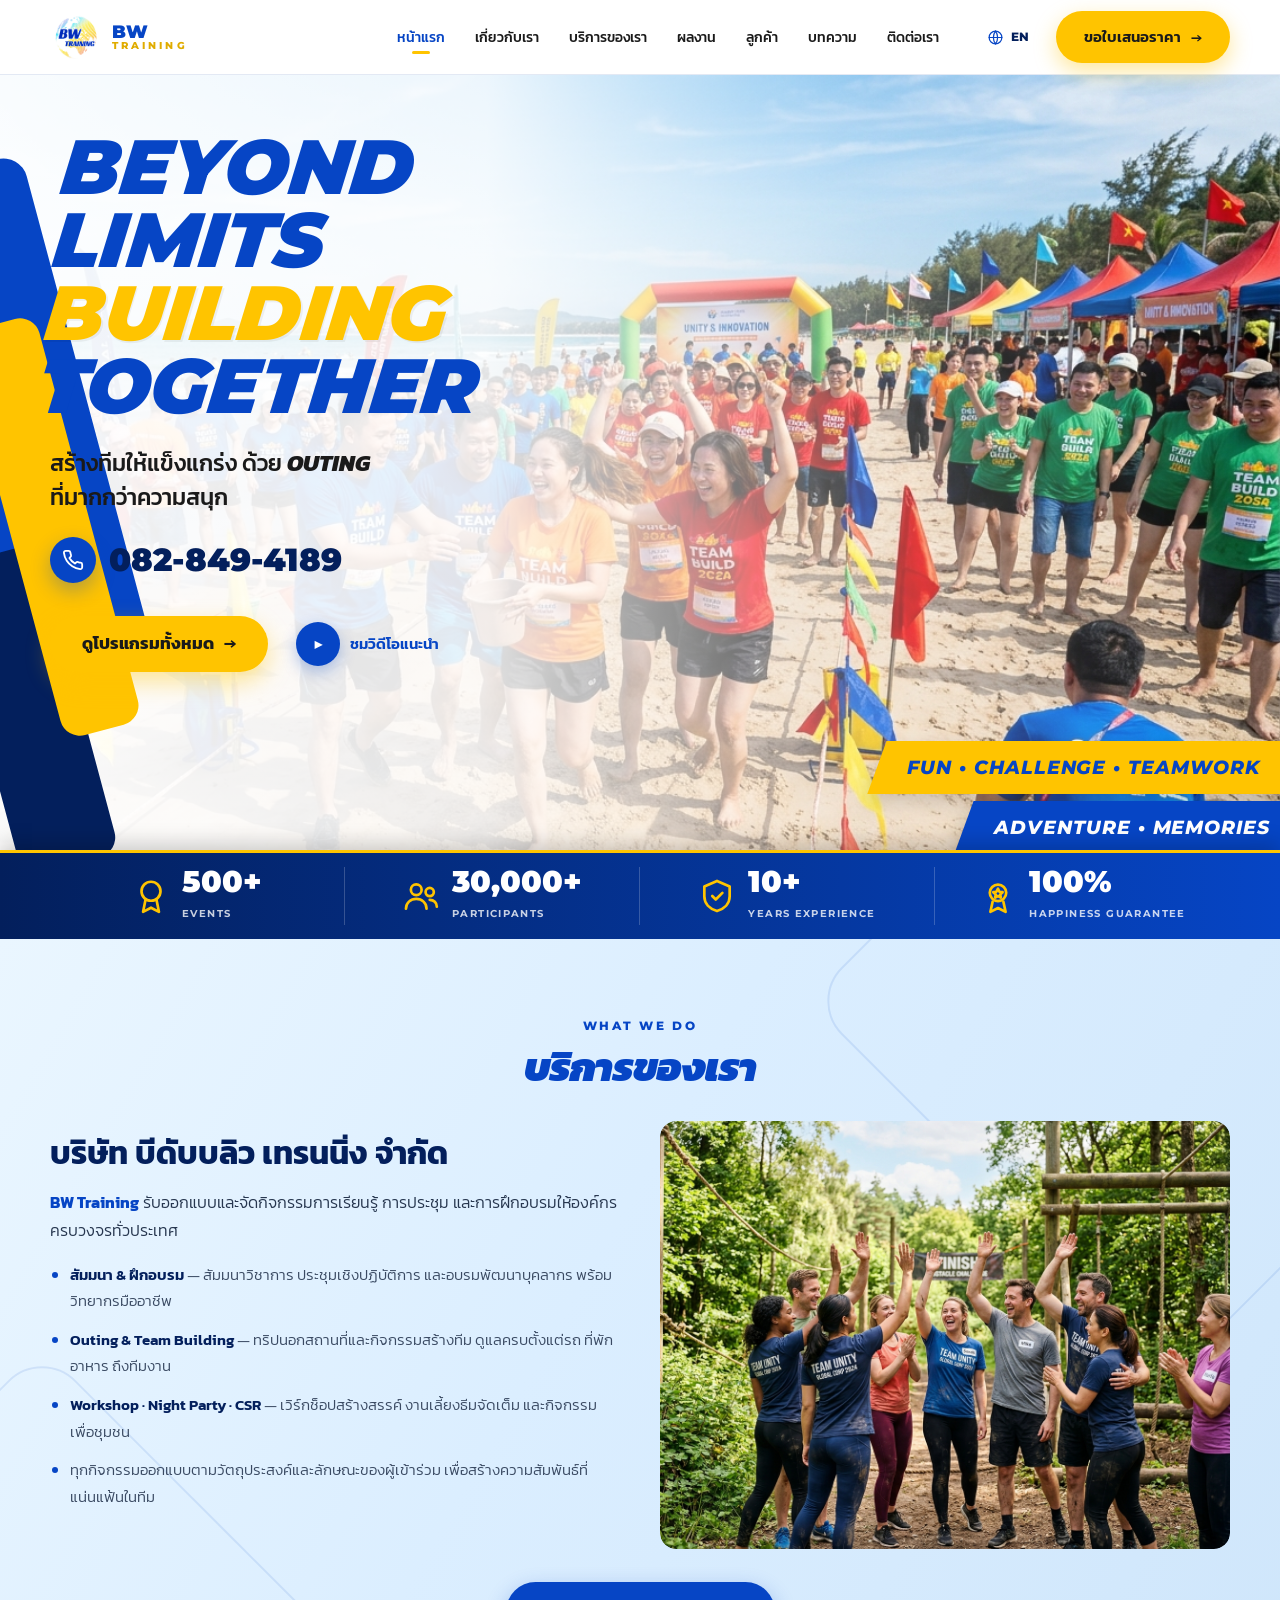
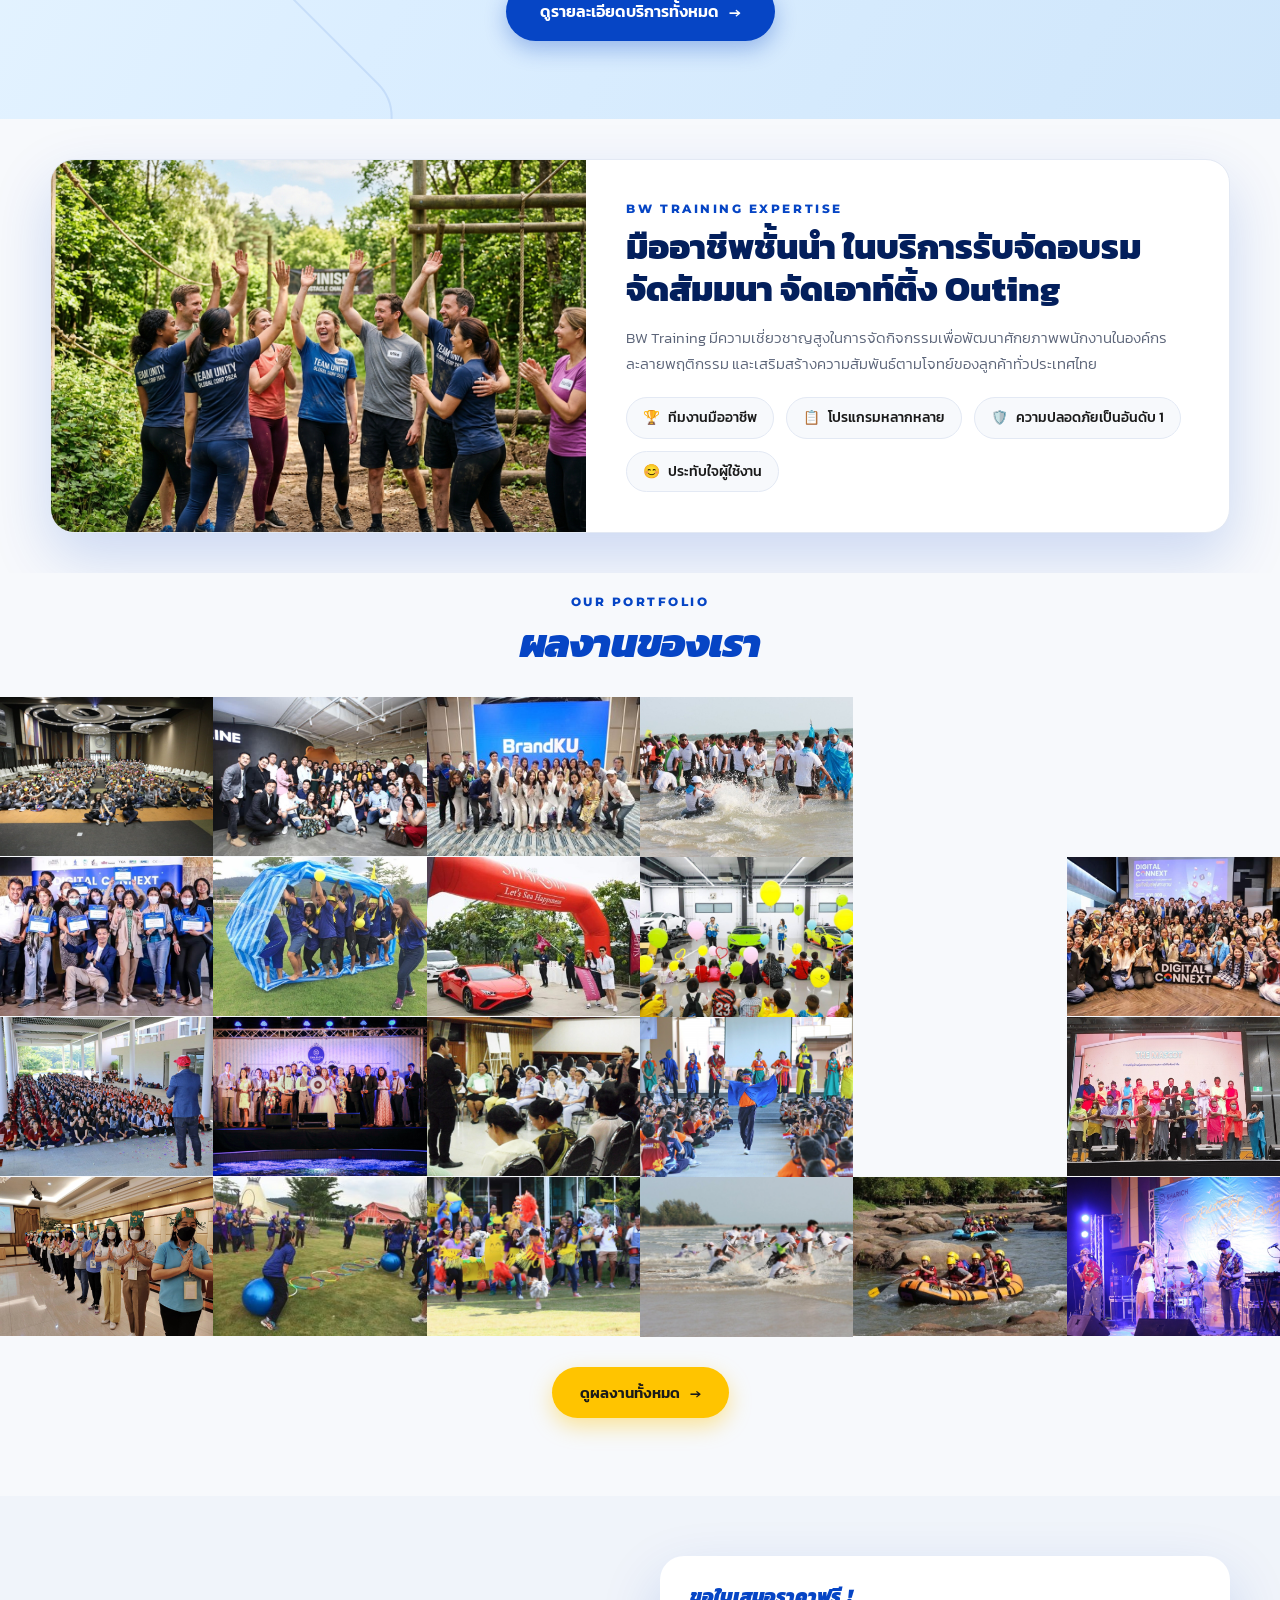
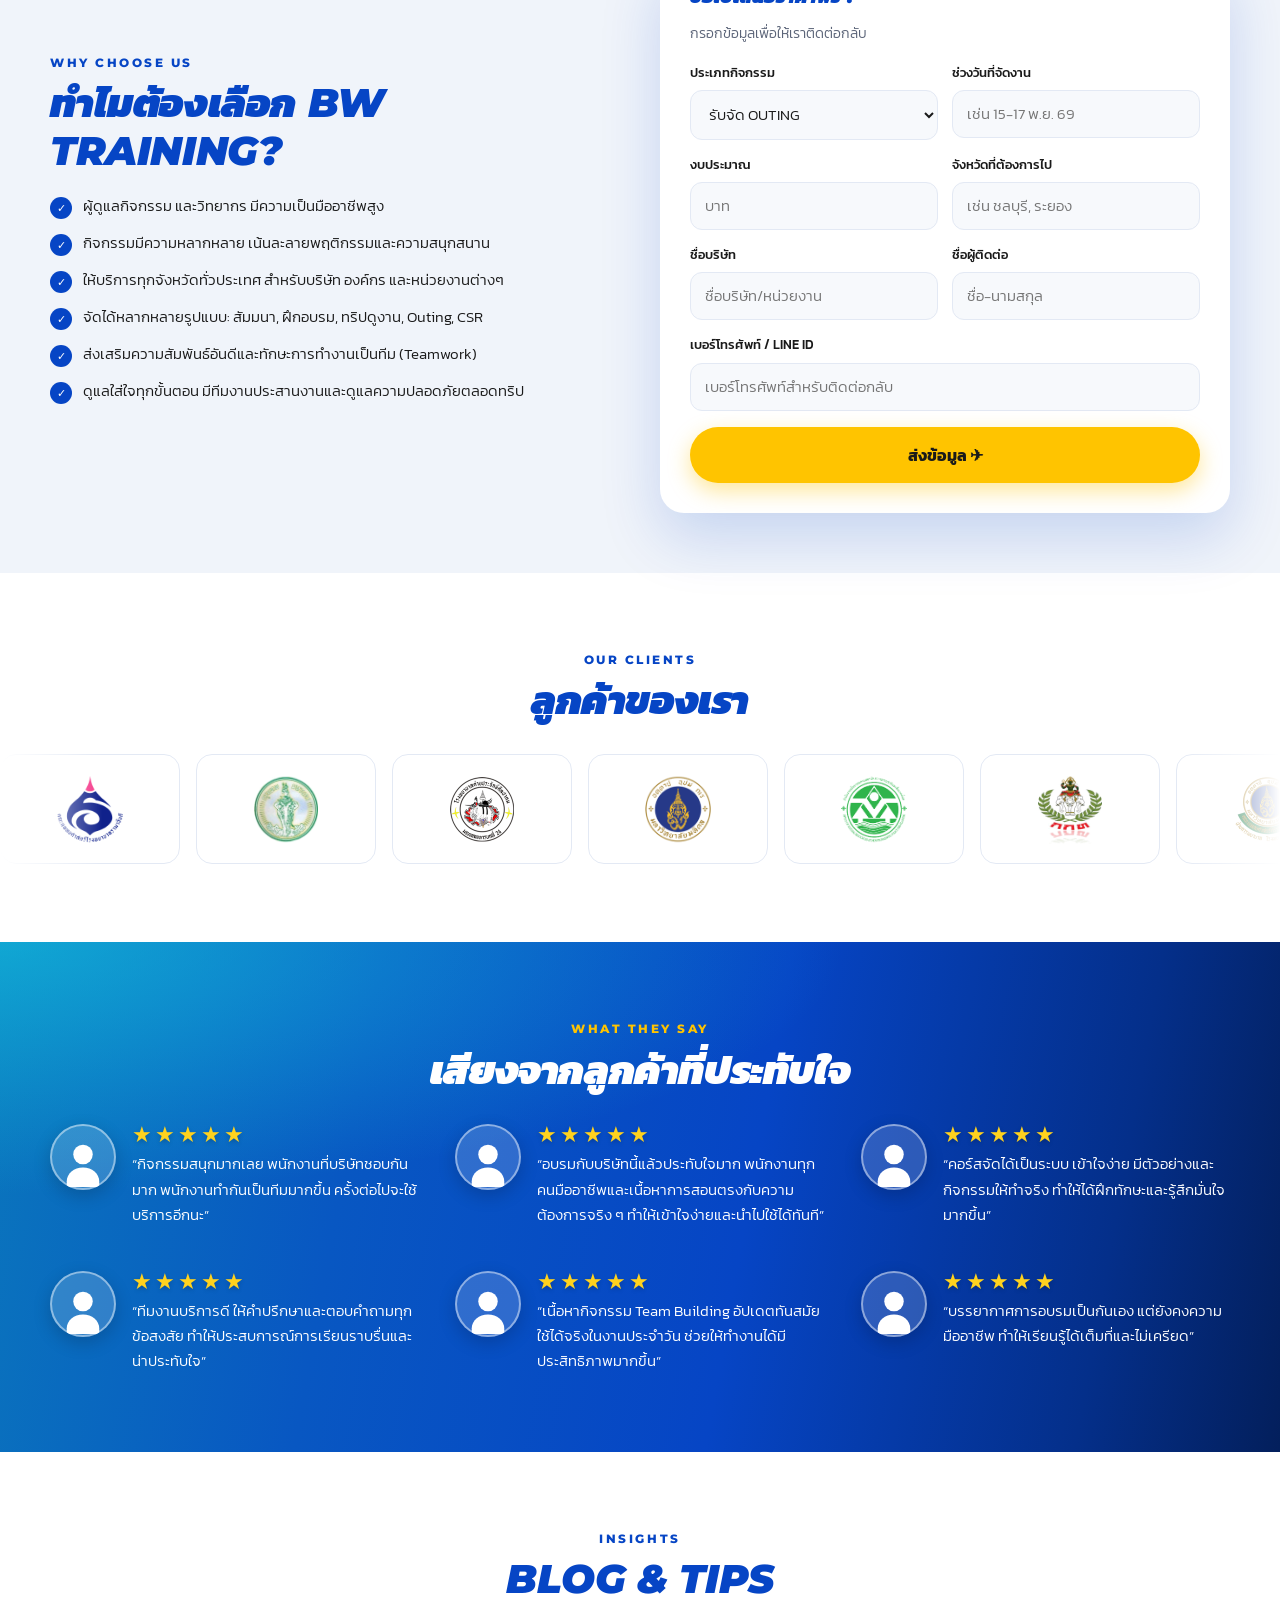
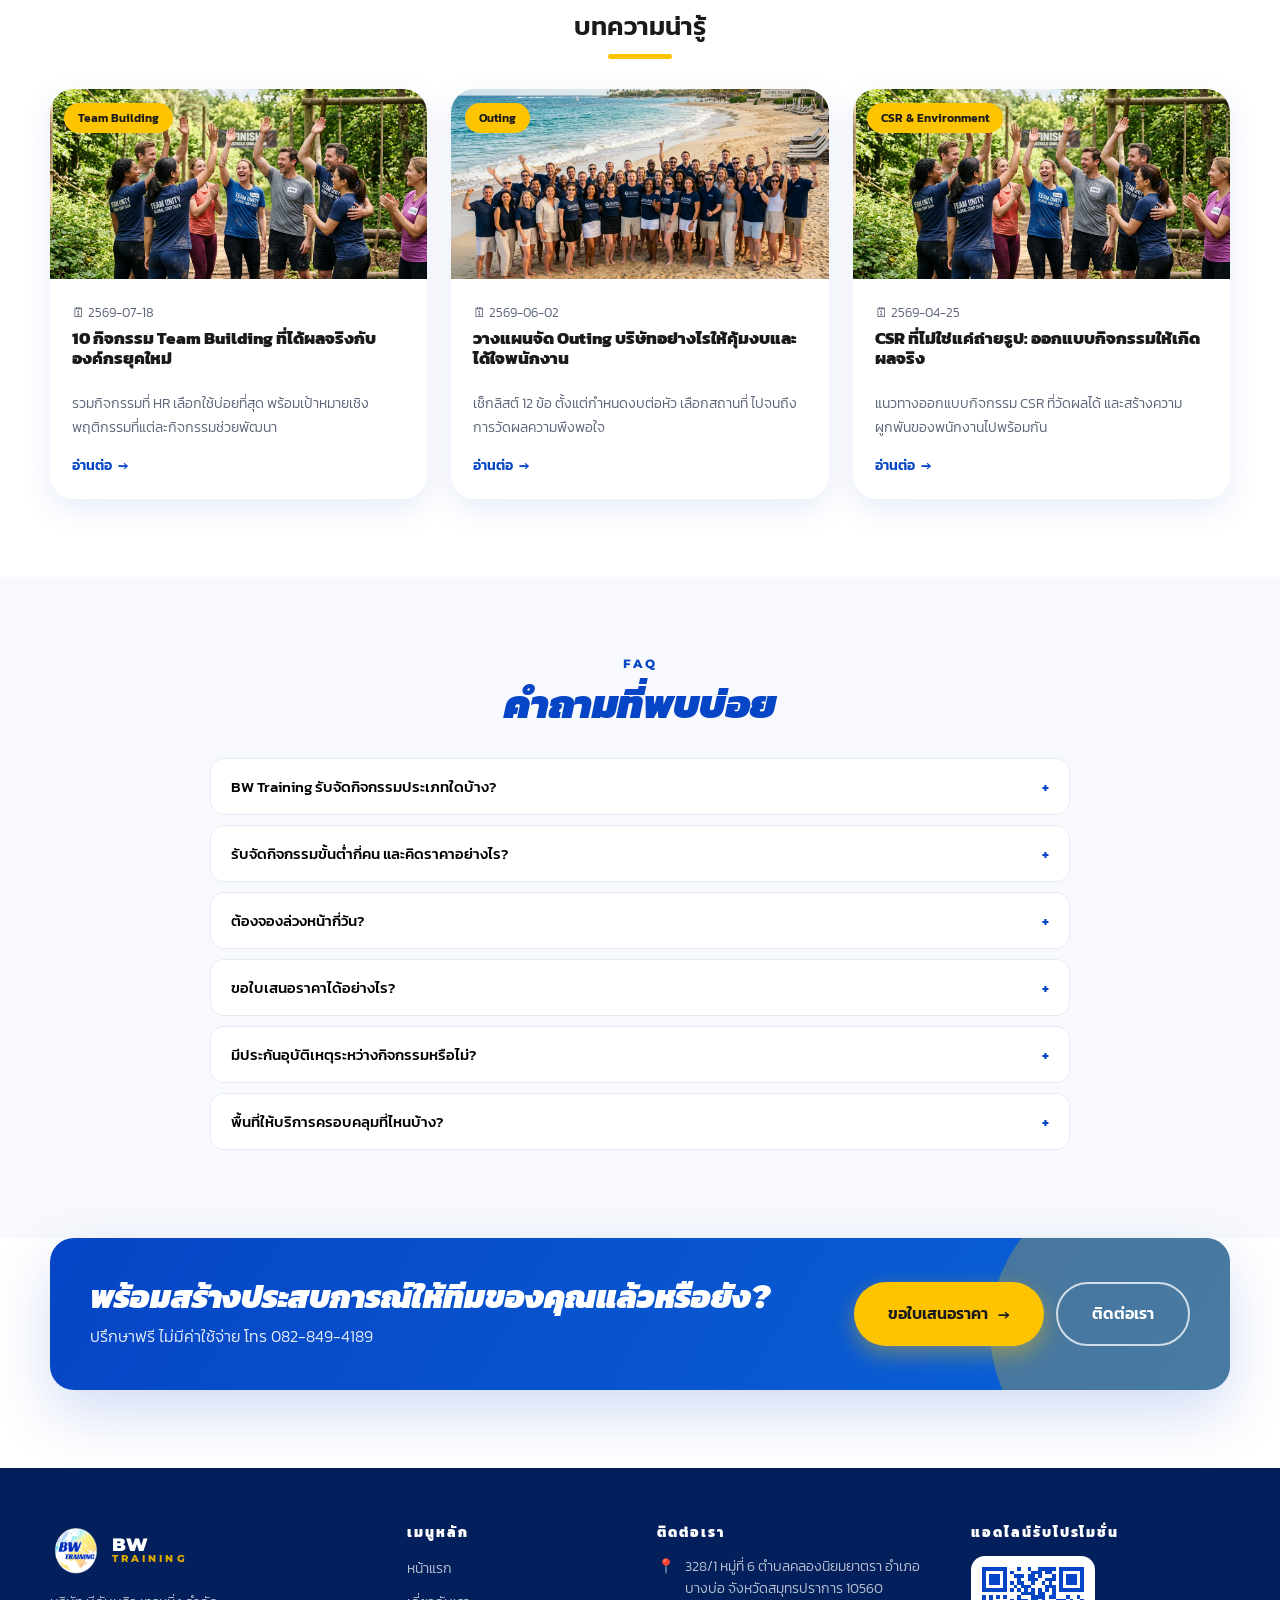
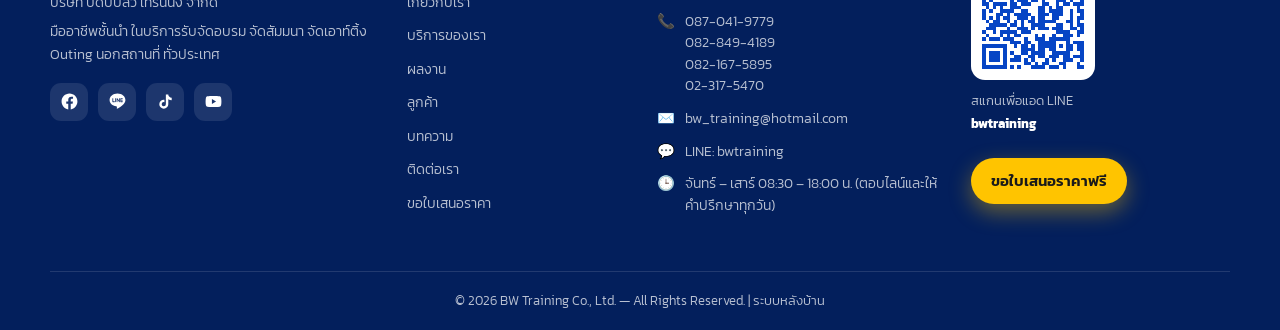
==== commit 1704e664: "ปรับให้รองรับคอม แท็บเล็ต และมือถือ ครบทุกหน้า ตรวจ 8 หน้า × 5 ขนาดจอ (375 / 430 / 768 / 1024 / 1440" ====
--- a/index.html
+++ b/index.html
@@ -20,7 +20,7 @@
 <meta property="og:image" content="https://www.bwtraining.co.th/assets/img/logo.png">
 <meta name="twitter:card" content="summary_large_image">
 <link rel="icon" href="assets/img/logo.png" type="image/png">
-<link rel="stylesheet" href="assets/css/style.css?v=202608210320">
+<link rel="stylesheet" href="assets/css/style.css?v=202608220130">
 <script type="application/ld+json">
 {"@context":"https://schema.org","@graph":[
 {"@type":["Organization","LocalBusiness","TravelAgency"],"@id":"https://www.bwtraining.co.th/#org",
@@ -271,9 +271,9 @@
   <div class="box"><div><h3 style="color:#fff">วิดีโอแนะนำบริษัท</h3>
   <p style="color:#bbb">เพิ่มลิงก์วิดีโอได้จากหน้าหลังบ้าน → ส่วน Hero → Video URL</p></div></div></div></div>
 
-<script src="assets/js/supabase.js?v=202608210320"></script>
-<script src="assets/js/data.js?v=202608210320"></script>
-<script src="assets/js/i18n.js?v=202608210320"></script>
+<script src="assets/js/supabase.js?v=202608220130"></script>
+<script src="assets/js/data.js?v=202608220130"></script>
+<script src="assets/js/i18n.js?v=202608220130"></script>
 <script>
 window.pageInit = function (R, S) {
   R.stats("#statGrid");
@@ -292,8 +292,8 @@
   }
 };
 </script>
-<script src="assets/js/main.js?v=202608210320"></script>
-<script src="assets/js/cropper.js?v=202608210320"></script>
-<script src="assets/js/edit.js?v=202608210320"></script>
+<script src="assets/js/main.js?v=202608220130"></script>
+<script src="assets/js/cropper.js?v=202608220130"></script>
+<script src="assets/js/edit.js?v=202608220130"></script>
 </body>
 </html>
--- a/assets/css/style.css
+++ b/assets/css/style.css
@@ -651,6 +651,12 @@
 
 /* ---------- Clients ---------- */
 .grid-clients{display:grid;grid-template-columns:repeat(auto-fill,minmax(160px,1fr));gap:16px}
+/* จอมือถือ: ลดความกว้างขั้นต่ำลง เพื่อให้ได้ 2 ช่องต่อแถวแทนที่จะเหลือช่องเดียว */
+@media(max-width:560px){
+  .grid-clients{grid-template-columns:repeat(2,1fr);gap:12px}
+  .client{min-height:92px;padding:10px}
+  .client img{max-height:56px}
+}
 .client{
   background:#fff;border:1px solid var(--line);border-radius:var(--radius);min-height:110px;
   display:grid;place-items:center;padding:14px;transition:.25s;text-align:center;
@@ -917,9 +923,12 @@
 .blog-excerpt{color:var(--ink);font-weight:500;font-size:1rem;margin:0 0 14px;line-height:1.6}
 .blog-text{color:var(--muted);line-height:1.8;font-size:.95rem;margin:0}
 @media(max-width:860px){
-  .blog-grid{grid-template-columns:1fr;gap:24px}
+  .blog-grid{gap:24px}
   .blog-cover{height:200px}
   .blog-body{padding:22px}
+}
+@media(max-width:640px){
+  .blog-grid{grid-template-columns:1fr}
 }
 
 /* ---------- ปุ่มสลับภาษา (ปุ่มเดียว ลูกโลก + ภาษาที่จะสลับไป) ---------- */
@@ -937,3 +946,76 @@
 @media(max-width:1080px){
   .lang-switch{margin-right:2px;padding:8px 13px 8px 10px;font-size:.75rem}
 }
+
+/* ============================================================
+   รองรับทุกขนาดจอ — คอม / แท็บเล็ต / มือถือ
+   จุดตัด: 1080px = ซ่อนเมนูเป็นปุ่มขีดสามขีด
+           900px  = แท็บเล็ตแนวตั้ง
+           760px  = มือถือแนวนอน / แท็บเล็ตเล็ก
+           480px  = มือถือ
+   ============================================================ */
+
+/* ---- แท็บเล็ต (761–1080px) ---- */
+@media(min-width:761px) and (max-width:1080px){
+  /* จอกว้างพอจะโชว์ปุ่มขอใบเสนอราคาได้ ไม่ต้องซ่อนไปกับเมนู */
+  .nav-cta .btn{display:inline-flex;padding:11px 20px;font-size:.88rem}
+  section{padding:60px 0}
+  .page-hero{padding:58px 0 48px}
+  /* แถบภาพเลื่อนหน้าแรก: พอ intro ยุบเหลือคอลัมน์เดียว ภาพจะสูงเกินครึ่งจอ */
+  .intro-marquee{max-height:340px}
+  .im-item{aspect-ratio:16/9}
+}
+
+/* ---- แท็บเล็ตแนวตั้งลงมา (≤900px) ---- */
+@media(max-width:900px){
+  .intro-marquee{max-height:320px}
+  .im-item{aspect-ratio:16/9}
+  /* ป้ายใต้ตัวเลขเดิมเล็กราว 10px อ่านยากบนจอเล็ก */
+  .stat small{font-size:.72rem;letter-spacing:.08em}
+  .stat{gap:11px}
+}
+
+/* ---- มือถือแนวนอน / แท็บเล็ตเล็ก (≤760px) ---- */
+@media(max-width:760px){
+  section{padding:48px 0}
+  .page-hero{padding:46px 0 38px}
+  .container{padding:0 18px}
+
+  /* แถบตัวเลขสถิติบนปกหน้าแรก — 4 ช่องแคบเกินไป ตัวอักษรเหลือ 10px อ่านไม่ออก */
+  .hero-statbar-bottom{position:relative}
+  .hero-statbar-bottom .grid{grid-template-columns:repeat(2,1fr);padding:16px 0;gap:14px 0}
+  .hero-statbar-bottom .stat:nth-child(2){border-right:0}
+  .hero-statbar-bottom .stat{gap:10px}
+  .hero-bwt{padding-bottom:0}
+
+  .stat b{font-size:1.5rem}
+  svg.ico{width:30px;height:30px}
+
+  .form-card{padding:22px}
+  .foot-grid{gap:26px}
+  .cta-band{text-align:center}
+}
+
+/* ---- มือถือ (≤480px) ---- */
+@media(max-width:480px){
+  section{padding:40px 0}
+  .stat b{font-size:1.35rem}
+  .stat small{font-size:.7rem}
+  .btn{padding:12px 22px;font-size:.9rem}
+  .btn-lg{padding:14px 26px;font-size:.95rem}
+  .form-card{padding:18px}
+  .qr-box{margin:0 auto}
+}
+
+/* ---- ขนาดปุ่มให้กดง่ายด้วยนิ้ว (อย่างน้อย 44px ตามมาตรฐาน) ---- */
+@media(hover:none),(max-width:900px){
+  .socials a{width:44px;height:44px}
+  .nav-menu a{min-height:48px;display:flex;align-items:center}
+  .lang-switch{min-height:40px}
+  .accordion button{min-height:52px}
+}
+
+/* ---- ไม่ให้ iOS ซูมเข้าเองตอนแตะช่องกรอก (ต้องอย่างน้อย 16px) ---- */
+@media(max-width:900px){
+  input,select,textarea{font-size:16px}
+}
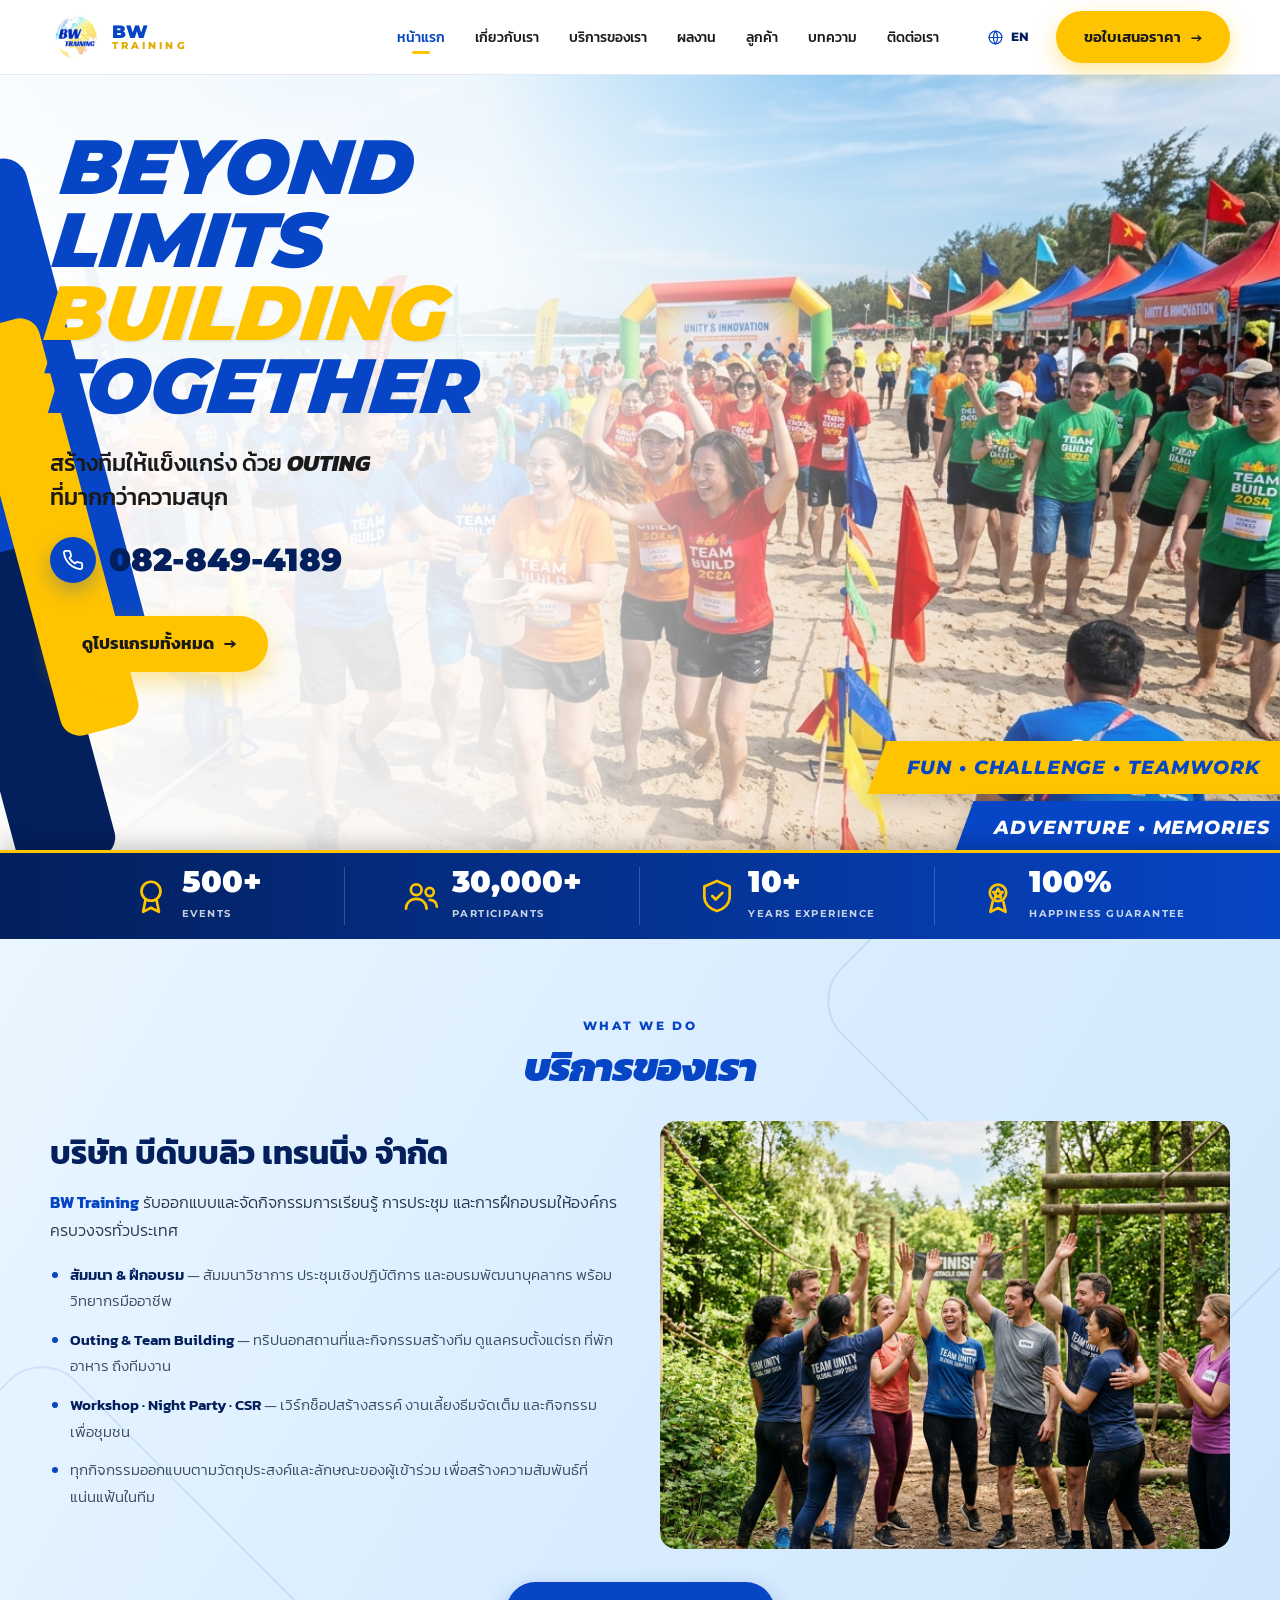
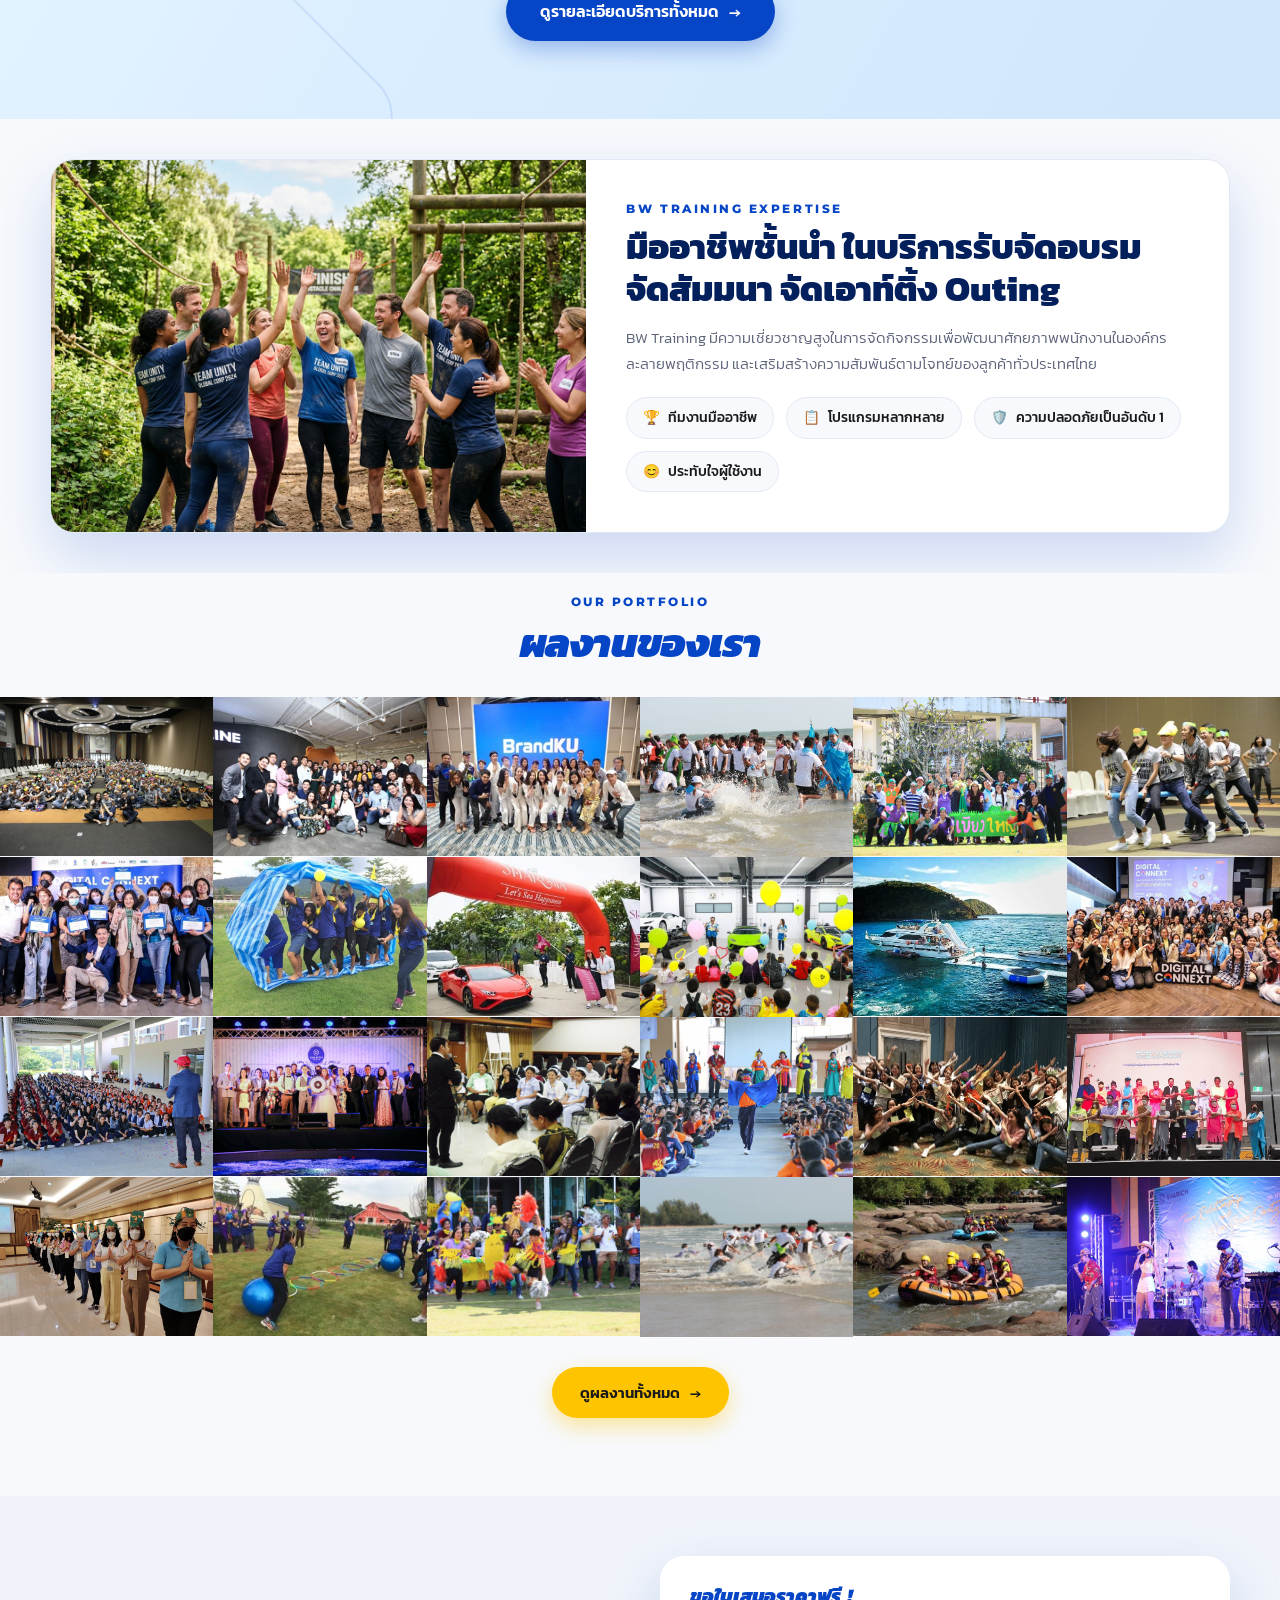
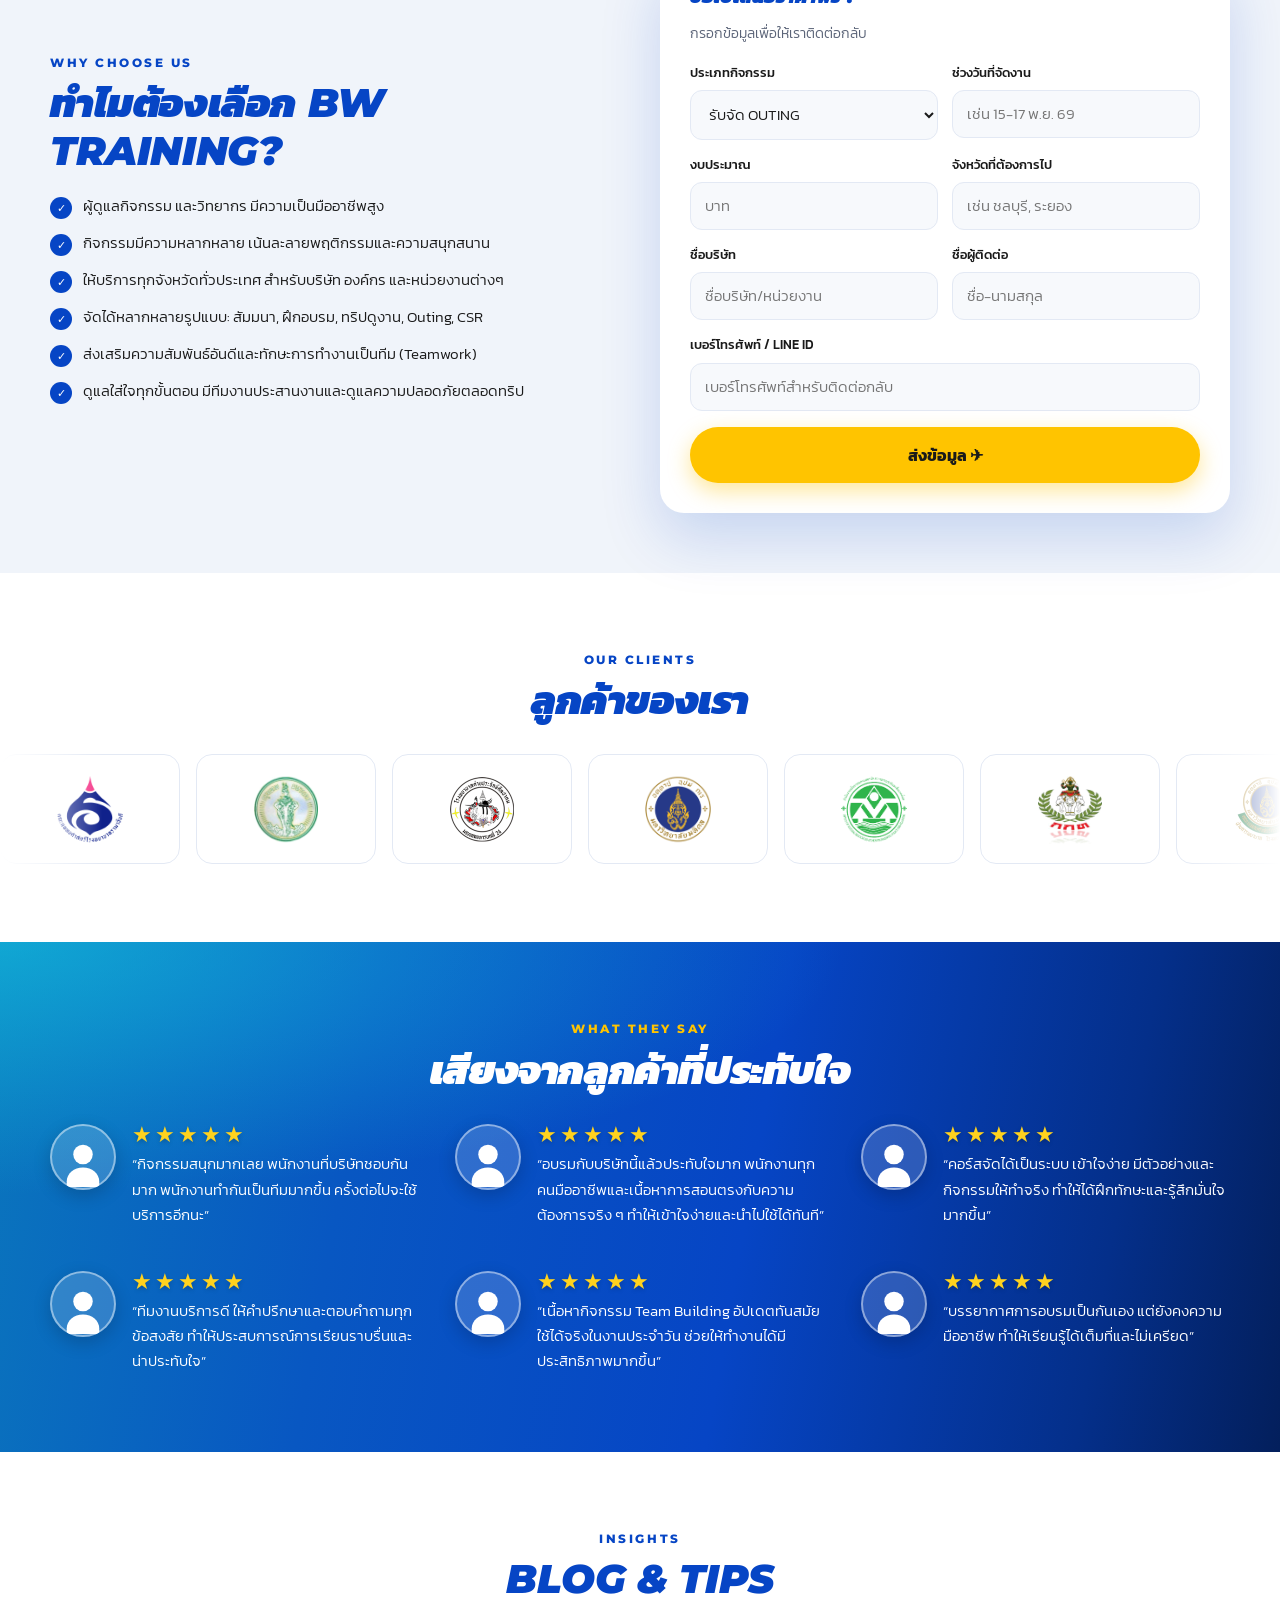
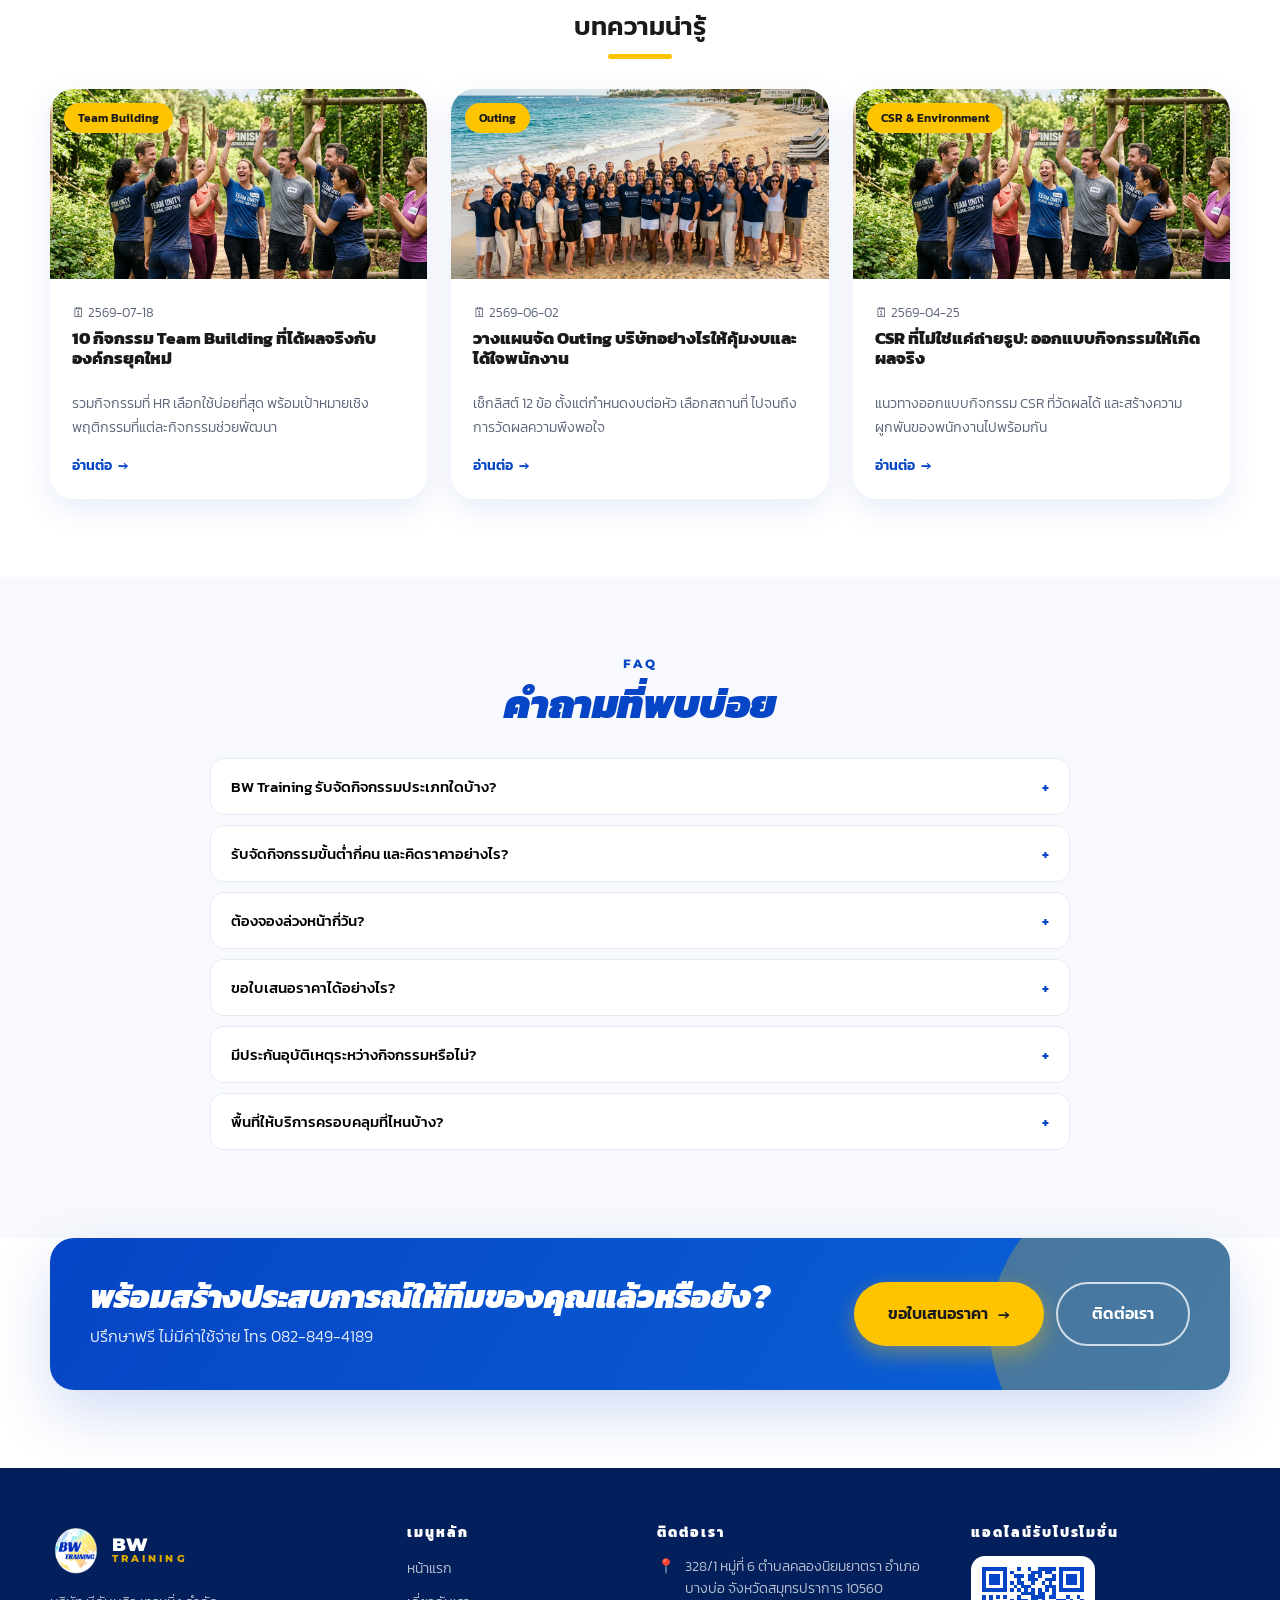
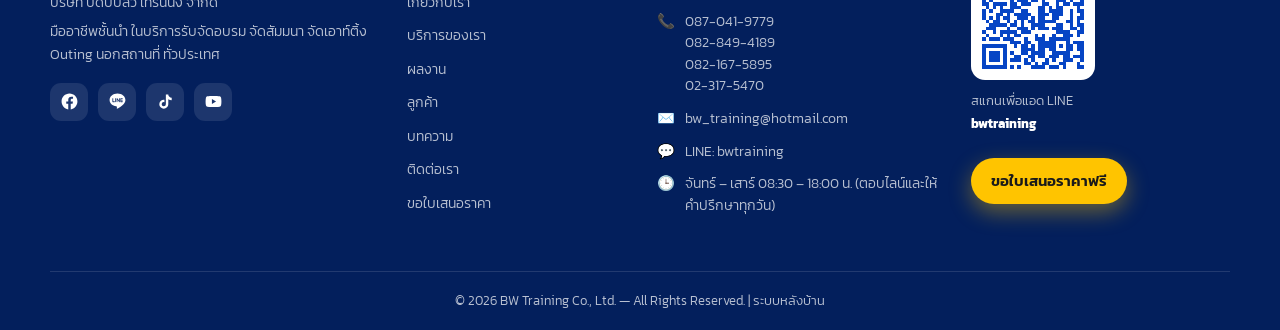
==== commit 4240c6b3: "ทำให้ปุ่มชมวิดีโอแนะนำเล่นวิดีโอได้จริง ช่องใส่ลิงก์วิดีโอมีอยู่ในหลังบ้านอยู่แล้ว แต่หน้าต่างวิดีโอ" ====
--- a/index.html
+++ b/index.html
@@ -20,7 +20,7 @@
 <meta property="og:image" content="https://www.bwtraining.co.th/assets/img/logo.png">
 <meta name="twitter:card" content="summary_large_image">
 <link rel="icon" href="assets/img/logo.png" type="image/png">
-<link rel="stylesheet" href="assets/css/style.css?v=202608220130">
+<link rel="stylesheet" href="assets/css/style.css?v=202608220220">
 <script type="application/ld+json">
 {"@context":"https://schema.org","@graph":[
 {"@type":["Organization","LocalBusiness","TravelAgency"],"@id":"https://www.bwtraining.co.th/#org",
@@ -271,9 +271,9 @@
   <div class="box"><div><h3 style="color:#fff">วิดีโอแนะนำบริษัท</h3>
   <p style="color:#bbb">เพิ่มลิงก์วิดีโอได้จากหน้าหลังบ้าน → ส่วน Hero → Video URL</p></div></div></div></div>
 
-<script src="assets/js/supabase.js?v=202608220130"></script>
-<script src="assets/js/data.js?v=202608220130"></script>
-<script src="assets/js/i18n.js?v=202608220130"></script>
+<script src="assets/js/supabase.js?v=202608220220"></script>
+<script src="assets/js/data.js?v=202608220220"></script>
+<script src="assets/js/i18n.js?v=202608220220"></script>
 <script>
 window.pageInit = function (R, S) {
   R.stats("#statGrid");
@@ -292,8 +292,8 @@
   }
 };
 </script>
-<script src="assets/js/main.js?v=202608220130"></script>
-<script src="assets/js/cropper.js?v=202608220130"></script>
-<script src="assets/js/edit.js?v=202608220130"></script>
+<script src="assets/js/main.js?v=202608220220"></script>
+<script src="assets/js/cropper.js?v=202608220220"></script>
+<script src="assets/js/edit.js?v=202608220220"></script>
 </body>
 </html>
